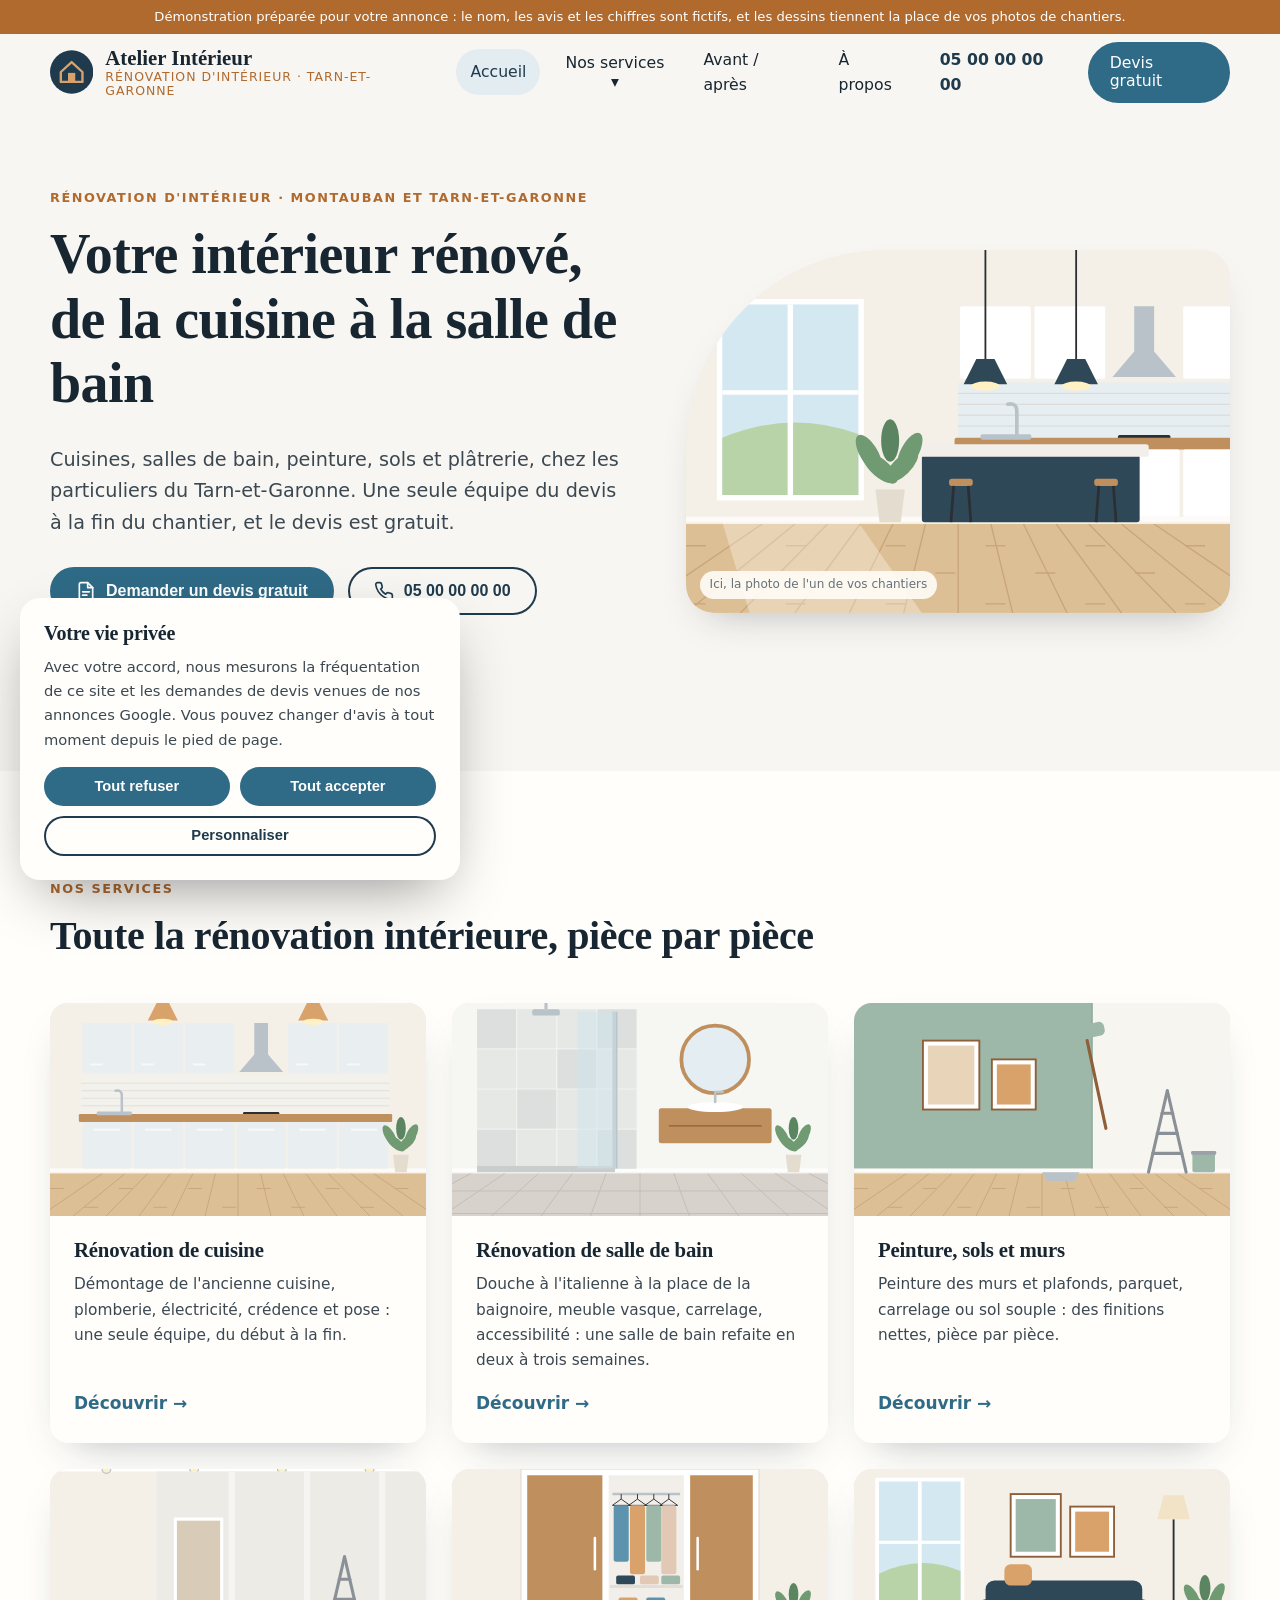
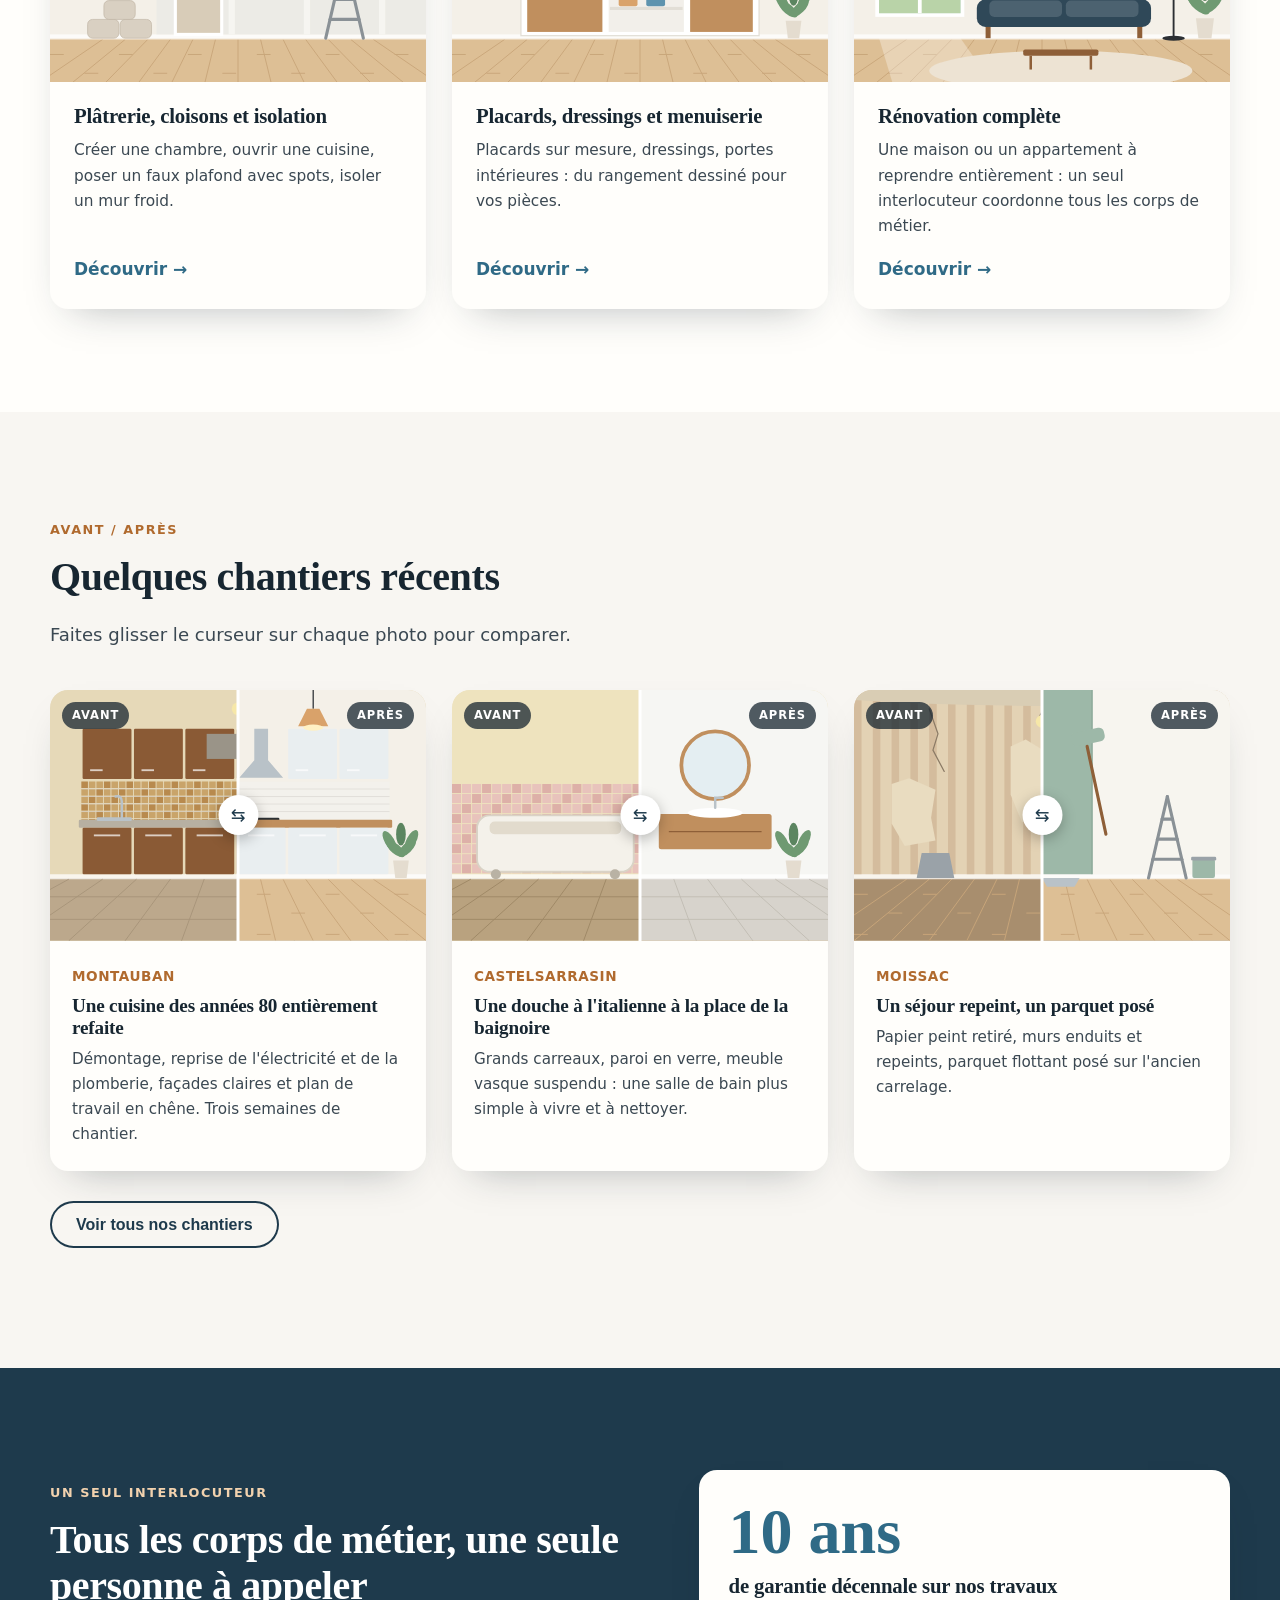
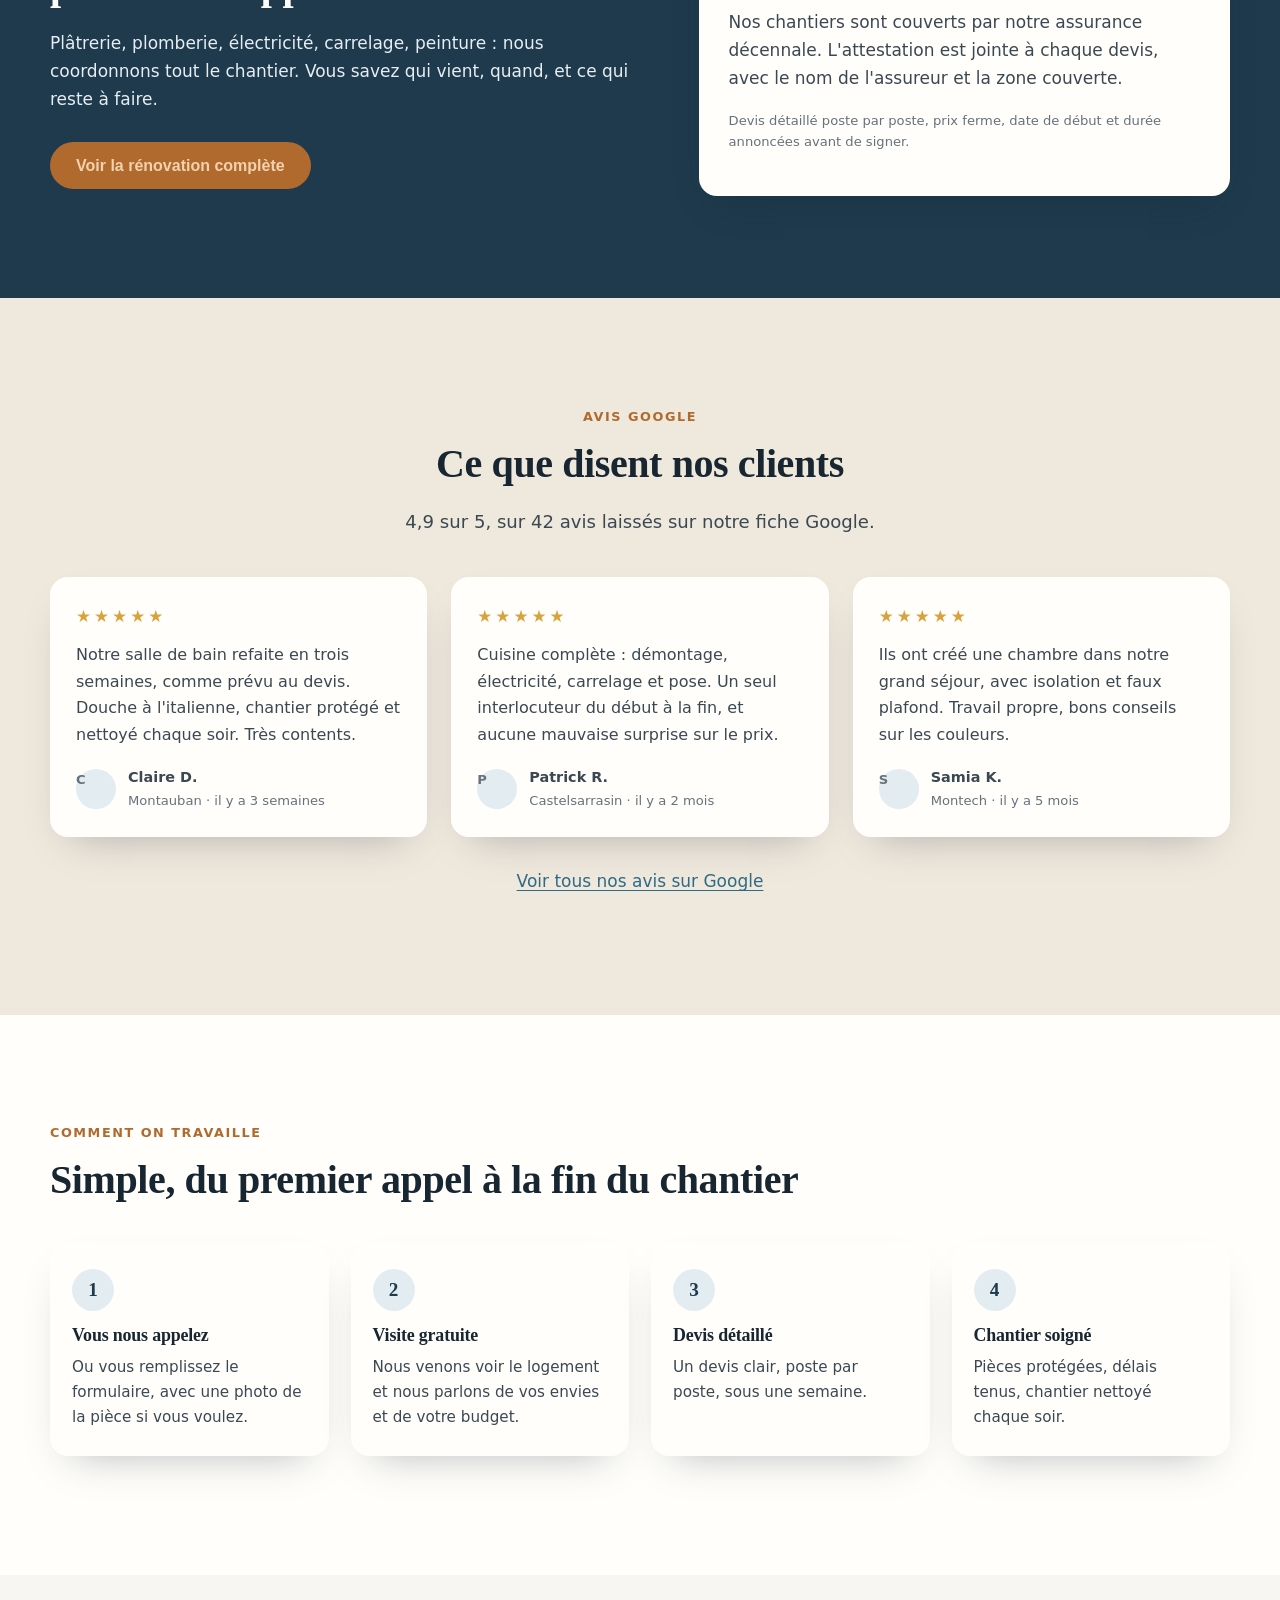
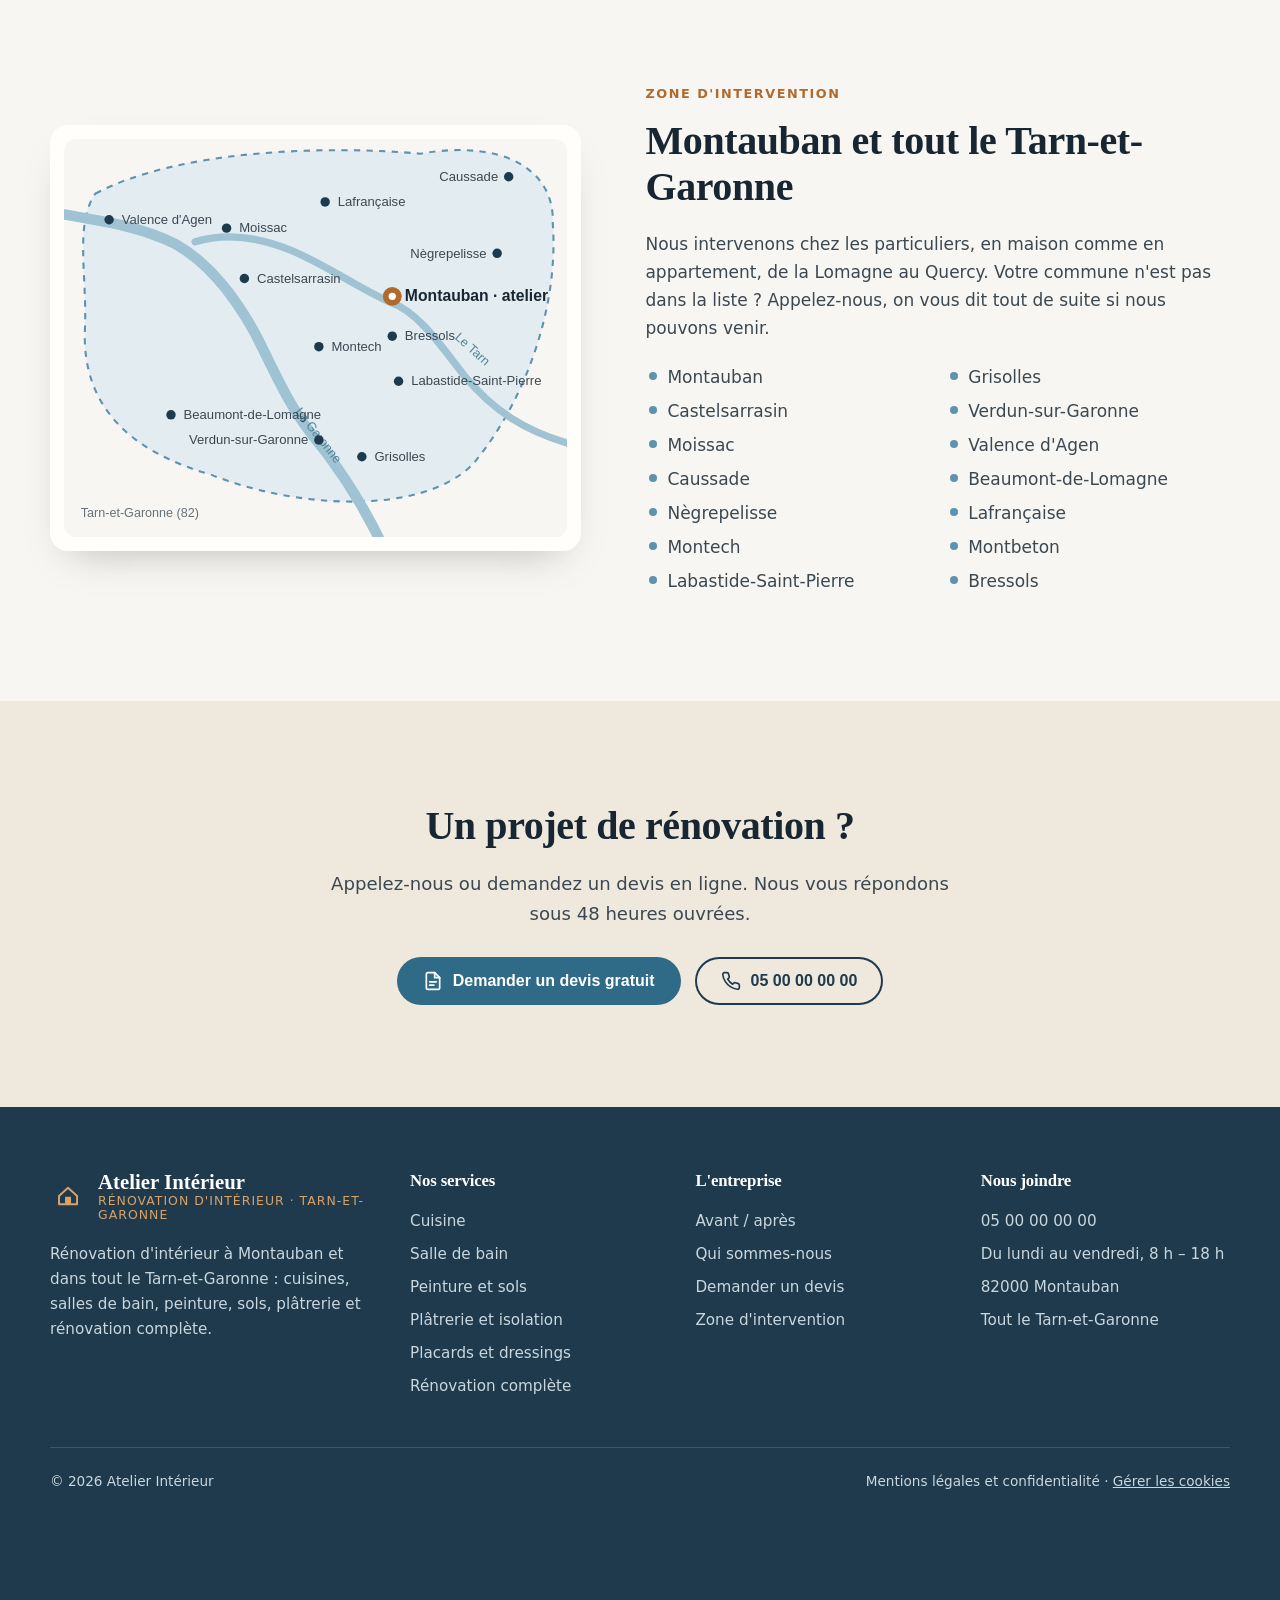
==== index.html @ 53be9179 "Démo rénovation d'intérieur" ====
<!doctype html>
<html lang="fr">
<head>
  <meta charset="utf-8">
  <meta name="viewport" content="width=device-width, initial-scale=1">
  <title>Rénovation d'intérieur à Montauban et dans le Tarn-et-Garonne | Atelier Intérieur</title>
  <meta name="description" content="Rénovation de cuisine, de salle de bain, peinture, sols, plâtrerie et rénovation complète à Montauban et dans tout le Tarn-et-Garonne. Devis gratuit.">
  <!-- Démonstration : hors des moteurs de recherche. Le vrai site sera indexé. -->
  <meta name="robots" content="noindex, nofollow">
  <!-- Vrai site : balise Google Ads chargée après accord cookies ; conversion comptée à l'envoi du formulaire de devis et au clic sur le téléphone. -->
  <meta property="og:type" content="website">
  <meta property="og:locale" content="fr_FR">
  <meta property="og:title" content="Rénovation d'intérieur à Montauban et dans le Tarn-et-Garonne | Atelier Intérieur">
  <meta property="og:description" content="Rénovation de cuisine, de salle de bain, peinture, sols, plâtrerie et rénovation complète à Montauban et dans tout le Tarn-et-Garonne. Devis gratuit.">
  <meta name="theme-color" content="#1E3A4C">
  <link rel="icon" href="data:image/svg+xml,%3Csvg%20xmlns%3D%22http%3A%2F%2Fwww.w3.org%2F2000%2Fsvg%22%20viewBox%3D%220%200%2048%2048%22%20aria-hidden%3D%22true%22%3E%3Ccircle%20cx%3D%2224%22%20cy%3D%2224%22%20r%3D%2224%22%20fill%3D%22%231E3A4C%22%2F%3E%3Cpath%20d%3D%22M12%2024%20L24%2013%20L36%2024%20V35%20H12Z%22%20fill%3D%22none%22%20stroke%3D%22%23D9A26A%22%20stroke-width%3D%222.6%22%20stroke-linejoin%3D%22round%22%2F%3E%3Crect%20x%3D%2220%22%20y%3D%2225%22%20width%3D%228%22%20height%3D%2210%22%20fill%3D%22%23D9A26A%22%2F%3E%3C%2Fsvg%3E">
  <link rel="preload" href="assets/fonts/fraunces.woff2" as="font" type="font/woff2" crossorigin>
  <link rel="stylesheet" href="assets/style.css">
  <script type="application/ld+json">{"@context":"https://schema.org","@type":"HomeAndConstructionBusiness","name":"Atelier Intérieur","description":"Rénovation d'intérieur à Montauban et dans le Tarn-et-Garonne : cuisines, salles de bain, peinture, sols, plâtrerie et rénovation complète.","telephone":"+33500000000","address":{"@type":"PostalAddress","addressLocality":"Montauban","postalCode":"82000","addressRegion":"Tarn-et-Garonne","addressCountry":"FR"},"areaServed":[{"@type":"AdministrativeArea","name":"Tarn-et-Garonne"},{"@type":"City","name":"Montauban"},{"@type":"City","name":"Castelsarrasin"},{"@type":"City","name":"Moissac"},{"@type":"City","name":"Caussade"},{"@type":"City","name":"Nègrepelisse"},{"@type":"City","name":"Montech"},{"@type":"City","name":"Labastide-Saint-Pierre"},{"@type":"City","name":"Grisolles"},{"@type":"City","name":"Verdun-sur-Garonne"},{"@type":"City","name":"Valence d'Agen"},{"@type":"City","name":"Beaumont-de-Lomagne"},{"@type":"City","name":"Lafrançaise"},{"@type":"City","name":"Montbeton"},{"@type":"City","name":"Bressols"}],"openingHours":"Mo-Fr 08:00-18:00","priceRange":"Devis gratuit"}</script>
</head>
<body>
  <div class="bandeau-demo">Démonstration préparée pour votre annonce : le nom, les avis et les chiffres sont fictifs, et les dessins tiennent la place de vos photos de chantiers.</div>
  <header class="entete">
    <div class="conteneur">
      <a class="marque" href="index.html" aria-label="Atelier Intérieur, accueil"><svg viewBox="0 0 48 48" aria-hidden="true"><circle cx="24" cy="24" r="24" fill="#1E3A4C"/><path d="M12 24 L24 13 L36 24 V35 H12Z" fill="none" stroke="#D9A26A" stroke-width="2.6" stroke-linejoin="round"/><rect x="20" y="25" width="8" height="10" fill="#D9A26A"/></svg><span class="marque-nom"><strong>Atelier Intérieur</strong><span>Rénovation d'intérieur · Tarn-et-Garonne</span></span></a>
      <button class="bouton-menu" aria-label="Ouvrir le menu" aria-expanded="false" aria-controls="navigation"><span></span><span></span><span></span></button>
      <nav class="nav" id="navigation" aria-label="Navigation principale">
        <ul>
          <li><a href="index.html" aria-current="page">Accueil</a></li>
          <li class="sous-menu"><button class="ouvrir-sous-menu" aria-expanded="false">Nos services ▾</button>
            <ul>
              <li><a href="cuisine.html">Rénovation de cuisine</a></li>
              <li><a href="salle-de-bain.html">Rénovation de salle de bain</a></li>
              <li><a href="peinture-sols-murs.html">Peinture, sols et murs</a></li>
              <li><a href="platrerie-isolation.html">Plâtrerie, cloisons et isolation</a></li>
              <li><a href="placards-dressing.html">Placards, dressings et menuiserie</a></li>
              <li><a href="renovation-complete.html">Rénovation complète</a></li>
            </ul>
          </li>
          <li><a href="realisations.html">Avant / après</a></li>
          <li><a href="a-propos.html">À propos</a></li>
          <li><a class="tel-entete" href="tel:+33500000000">05 00 00 00 00</a></li>
          <li><a class="bouton" href="contact.html">Devis gratuit</a></li>
        </ul>
      </nav>
    </div>
  </header>
  <main>

    <section class="heros">
      <div class="conteneur">
        <div>
          <span class="surtitre">Rénovation d'intérieur · Montauban et Tarn-et-Garonne</span>
          <h1>Votre intérieur rénové, de la cuisine à la salle de bain</h1>
          <p class="intro">Cuisines, salles de bain, peinture, sols et plâtrerie, chez les particuliers du Tarn-et-Garonne. Une seule équipe du devis à la fin du chantier, et le devis est gratuit.</p>
          <div class="boutons"><a class="bouton" href="contact.html"><svg viewBox="0 0 24 24" fill="none" stroke="currentColor" stroke-width="2" stroke-linecap="round" stroke-linejoin="round" aria-hidden="true"><path d="M14 2H6a2 2 0 0 0-2 2v16a2 2 0 0 0 2 2h12a2 2 0 0 0 2-2V8z"/><path d="M14 2v6h6M8 13h8M8 17h5"/></svg>Demander un devis gratuit</a><a class="bouton bouton-ligne" href="tel:+33500000000"><svg viewBox="0 0 24 24" fill="none" stroke="currentColor" stroke-width="2" stroke-linecap="round" stroke-linejoin="round" aria-hidden="true"><path d="M22 16.9v3a2 2 0 0 1-2.2 2 19.8 19.8 0 0 1-8.6-3.1 19.5 19.5 0 0 1-6-6A19.8 19.8 0 0 1 2.1 4.2 2 2 0 0 1 4.1 2h3a2 2 0 0 1 2 1.7c.1.9.4 1.8.7 2.7a2 2 0 0 1-.5 2.1L8 9.8a16 16 0 0 0 6 6l1.3-1.3a2 2 0 0 1 2.1-.4c.9.3 1.8.6 2.7.7a2 2 0 0 1 1.7 2z"/></svg>05 00 00 00 00</a></div>
          <a class="note-google" href="#avis"><span class="etoiles" aria-hidden="true">★★★★★</span><span><strong>4,9</strong> sur Google · 42 avis</span></a>
        </div>
        <div class="illustration"><svg viewBox="0 0 600 400" role="img" aria-label="Cuisine ouverte lumineuse avec îlot central et suspensions" preserveAspectRatio="xMidYMid slice">
  <rect width="600" height="400" fill="#F4F0E8"/><rect y="300" width="600" height="100" fill="#DDBF95"/><line x1="84" y1="302" x2="-60" y2="400" stroke="#C9A67A" stroke-width="1.5"/><line x1="120" y1="302" x2="0" y2="400" stroke="#C9A67A" stroke-width="1.5"/><line x1="156" y1="302" x2="60" y2="400" stroke="#C9A67A" stroke-width="1.5"/><line x1="192" y1="302" x2="120" y2="400" stroke="#C9A67A" stroke-width="1.5"/><line x1="228" y1="302" x2="180" y2="400" stroke="#C9A67A" stroke-width="1.5"/><line x1="264" y1="302" x2="240" y2="400" stroke="#C9A67A" stroke-width="1.5"/><line x1="300" y1="302" x2="300" y2="400" stroke="#C9A67A" stroke-width="1.5"/><line x1="336" y1="302" x2="360" y2="400" stroke="#C9A67A" stroke-width="1.5"/><line x1="372" y1="302" x2="420" y2="400" stroke="#C9A67A" stroke-width="1.5"/><line x1="408" y1="302" x2="480" y2="400" stroke="#C9A67A" stroke-width="1.5"/><line x1="444" y1="302" x2="540" y2="400" stroke="#C9A67A" stroke-width="1.5"/><line x1="480" y1="302" x2="600" y2="400" stroke="#C9A67A" stroke-width="1.5"/><line x1="516" y1="302" x2="660" y2="400" stroke="#C9A67A" stroke-width="1.5"/><line x1="0" y1="326" x2="22" y2="326" stroke="#C9A67A" stroke-width="1.5"/><line x1="110" y1="326" x2="132" y2="326" stroke="#C9A67A" stroke-width="1.5"/><line x1="220" y1="326" x2="242" y2="326" stroke="#C9A67A" stroke-width="1.5"/><line x1="330" y1="326" x2="352" y2="326" stroke="#C9A67A" stroke-width="1.5"/><line x1="440" y1="326" x2="462" y2="326" stroke="#C9A67A" stroke-width="1.5"/><line x1="550" y1="326" x2="572" y2="326" stroke="#C9A67A" stroke-width="1.5"/><line x1="55" y1="356" x2="77" y2="356" stroke="#C9A67A" stroke-width="1.5"/><line x1="165" y1="356" x2="187" y2="356" stroke="#C9A67A" stroke-width="1.5"/><line x1="275" y1="356" x2="297" y2="356" stroke="#C9A67A" stroke-width="1.5"/><line x1="385" y1="356" x2="407" y2="356" stroke="#C9A67A" stroke-width="1.5"/><line x1="495" y1="356" x2="517" y2="356" stroke="#C9A67A" stroke-width="1.5"/><line x1="605" y1="356" x2="627" y2="356" stroke="#C9A67A" stroke-width="1.5"/><line x1="0" y1="390" x2="22" y2="390" stroke="#C9A67A" stroke-width="1.5"/><line x1="110" y1="390" x2="132" y2="390" stroke="#C9A67A" stroke-width="1.5"/><line x1="220" y1="390" x2="242" y2="390" stroke="#C9A67A" stroke-width="1.5"/><line x1="330" y1="390" x2="352" y2="390" stroke="#C9A67A" stroke-width="1.5"/><line x1="440" y1="390" x2="462" y2="390" stroke="#C9A67A" stroke-width="1.5"/><line x1="550" y1="390" x2="572" y2="390" stroke="#C9A67A" stroke-width="1.5"/>
  <rect y="294" width="600" height="8" fill="#FFFFFF" opacity=".75"/>
  <path d="M40 300 L190 300 L260 400 L70 400Z" fill="#FFFFFF" opacity=".3"/><rect x="34" y="54" width="162" height="222" fill="#FFFFFF"/><rect x="40" y="60" width="150" height="210" fill="#D3E8F1"/><path d="M40 207 Q115 175.5 190 202.8 V270 H40Z" fill="#B9D3A8"/><rect x="112" y="60" width="6" height="210" fill="#FFFFFF"/><rect x="40" y="154.5" width="150" height="5" fill="#FFFFFF"/><rect x="300" y="146" width="328" height="62" fill="#E7EEF1"/><line x1="300" y1="158" x2="628" y2="158" stroke="#D8D6D0"/><line x1="300" y1="170" x2="628" y2="170" stroke="#D8D6D0"/><line x1="300" y1="182" x2="628" y2="182" stroke="#D8D6D0"/><line x1="300" y1="194" x2="628" y2="194" stroke="#D8D6D0"/><rect x="302" y="62" width="78" height="80" rx="2" fill="#FFFFFF"/><line x1="314" y1="128" x2="334" y2="128" stroke="#FFFFFF" stroke-width="3" opacity=".7"/><rect x="384" y="62" width="78" height="80" rx="2" fill="#FFFFFF"/><line x1="396" y1="128" x2="416" y2="128" stroke="#FFFFFF" stroke-width="3" opacity=".7"/><rect x="548" y="62" width="78" height="80" rx="2" fill="#FFFFFF"/><line x1="560" y1="128" x2="580" y2="128" stroke="#FFFFFF" stroke-width="3" opacity=".7"/><path d="M494 62 H516 V112 L540 140 H470 L494 112Z" fill="#B9C2C8"/><rect x="476" y="204" width="58" height="5" rx="2" fill="#2B2F33"/><rect x="296" y="207" width="336" height="13" rx="2" fill="#C08F5E"/><rect x="302" y="220" width="78" height="74" rx="2" fill="#FFFFFF"/><line x1="320" y1="232" x2="362" y2="232" stroke="#FFFFFF" stroke-width="3" opacity=".7"/><rect x="384" y="220" width="78" height="74" rx="2" fill="#FFFFFF"/><line x1="402" y1="232" x2="444" y2="232" stroke="#FFFFFF" stroke-width="3" opacity=".7"/><rect x="466" y="220" width="78" height="74" rx="2" fill="#FFFFFF"/><line x1="484" y1="232" x2="526" y2="232" stroke="#FFFFFF" stroke-width="3" opacity=".7"/><rect x="548" y="220" width="78" height="74" rx="2" fill="#FFFFFF"/><line x1="566" y1="232" x2="608" y2="232" stroke="#FFFFFF" stroke-width="3" opacity=".7"/><rect x="324.6" y="203" width="56" height="6" rx="2" fill="#B9C2C8"/><path d="M364.6 203 V178 Q364.6 168 354.6 170" fill="none" stroke="#B9C2C8" stroke-width="4" stroke-linecap="round"/><rect x="260" y="226" width="240" height="74" rx="3" fill="#2F4858"/><rect x="250" y="214" width="260" height="14" rx="3" fill="#F2EFEA"/><rect x="290" y="252" width="26" height="8" rx="3" fill="#C08F5E"/><line x1="295" y1="260" x2="292" y2="300" stroke="#2B2F33" stroke-width="3"/><line x1="311" y1="260" x2="314" y2="300" stroke="#2B2F33" stroke-width="3"/><rect x="450" y="252" width="26" height="8" rx="3" fill="#C08F5E"/><line x1="455" y1="260" x2="452" y2="300" stroke="#2B2F33" stroke-width="3"/><line x1="471" y1="260" x2="474" y2="300" stroke="#2B2F33" stroke-width="3"/><line x1="330" y1="0" x2="330" y2="120" stroke="#2B2F33" stroke-width="2"/><path d="M306 148 L354 148 L340 120 L320 120Z" fill="#2F4858"/><ellipse cx="330" cy="150" rx="16" ry="5" fill="#FFF1C4"/><line x1="430" y1="0" x2="430" y2="120" stroke="#2B2F33" stroke-width="2"/><path d="M406 148 L454 148 L440 120 L420 120Z" fill="#2F4858"/><ellipse cx="430" cy="150" rx="16" ry="5" fill="#FFF1C4"/><path d="M208.8 264 L241.2 264 L236.7 300 L213.3 300Z" fill="#E4DCCF"/><ellipse cx="201.6" cy="224.39999999999998" rx="9.9" ry="23.400000000000002" fill="#6F9A72" transform="rotate(-30 201.6 224.39999999999998)"/><ellipse cx="225" cy="210" rx="9.9" ry="23.400000000000002" fill="#5B8560" transform="rotate(0 225 210)"/><ellipse cx="246.6" cy="222.6" rx="9.9" ry="23.400000000000002" fill="#6F9A72" transform="rotate(28 246.6 222.6)"/><ellipse cx="214.2" cy="240.6" rx="9.9" ry="23.400000000000002" fill="#6F9A72" transform="rotate(-50 214.2 240.6)"/><ellipse cx="237.6" cy="238.8" rx="9.9" ry="23.400000000000002" fill="#6F9A72" transform="rotate(46 237.6 238.8)"/></svg><span class="legende-photo">Ici, la photo de l'un de vos chantiers</span></div>
      </div>
    </section>
    <section class="fond-blanc" id="services">
      <div class="conteneur">
        <span class="surtitre">Nos services</span>
        <h2>Toute la rénovation intérieure, pièce par pièce</h2>
        <div class="grille-services">
          <a class="carte-service" href="cuisine.html"><div class="illustration" style="border-radius:0;box-shadow:none"><svg viewBox="0 30 600 340" role="img" aria-label="Cuisine rénovée : façades claires, plan de travail en bois, crédence" preserveAspectRatio="xMidYMid slice">
  <rect width="600" height="400" fill="#F4F0E8"/><rect y="300" width="600" height="100" fill="#DDBF95"/><line x1="84" y1="302" x2="-60" y2="400" stroke="#C9A67A" stroke-width="1.5"/><line x1="120" y1="302" x2="0" y2="400" stroke="#C9A67A" stroke-width="1.5"/><line x1="156" y1="302" x2="60" y2="400" stroke="#C9A67A" stroke-width="1.5"/><line x1="192" y1="302" x2="120" y2="400" stroke="#C9A67A" stroke-width="1.5"/><line x1="228" y1="302" x2="180" y2="400" stroke="#C9A67A" stroke-width="1.5"/><line x1="264" y1="302" x2="240" y2="400" stroke="#C9A67A" stroke-width="1.5"/><line x1="300" y1="302" x2="300" y2="400" stroke="#C9A67A" stroke-width="1.5"/><line x1="336" y1="302" x2="360" y2="400" stroke="#C9A67A" stroke-width="1.5"/><line x1="372" y1="302" x2="420" y2="400" stroke="#C9A67A" stroke-width="1.5"/><line x1="408" y1="302" x2="480" y2="400" stroke="#C9A67A" stroke-width="1.5"/><line x1="444" y1="302" x2="540" y2="400" stroke="#C9A67A" stroke-width="1.5"/><line x1="480" y1="302" x2="600" y2="400" stroke="#C9A67A" stroke-width="1.5"/><line x1="516" y1="302" x2="660" y2="400" stroke="#C9A67A" stroke-width="1.5"/><line x1="0" y1="326" x2="22" y2="326" stroke="#C9A67A" stroke-width="1.5"/><line x1="110" y1="326" x2="132" y2="326" stroke="#C9A67A" stroke-width="1.5"/><line x1="220" y1="326" x2="242" y2="326" stroke="#C9A67A" stroke-width="1.5"/><line x1="330" y1="326" x2="352" y2="326" stroke="#C9A67A" stroke-width="1.5"/><line x1="440" y1="326" x2="462" y2="326" stroke="#C9A67A" stroke-width="1.5"/><line x1="550" y1="326" x2="572" y2="326" stroke="#C9A67A" stroke-width="1.5"/><line x1="55" y1="356" x2="77" y2="356" stroke="#C9A67A" stroke-width="1.5"/><line x1="165" y1="356" x2="187" y2="356" stroke="#C9A67A" stroke-width="1.5"/><line x1="275" y1="356" x2="297" y2="356" stroke="#C9A67A" stroke-width="1.5"/><line x1="385" y1="356" x2="407" y2="356" stroke="#C9A67A" stroke-width="1.5"/><line x1="495" y1="356" x2="517" y2="356" stroke="#C9A67A" stroke-width="1.5"/><line x1="605" y1="356" x2="627" y2="356" stroke="#C9A67A" stroke-width="1.5"/><line x1="0" y1="390" x2="22" y2="390" stroke="#C9A67A" stroke-width="1.5"/><line x1="110" y1="390" x2="132" y2="390" stroke="#C9A67A" stroke-width="1.5"/><line x1="220" y1="390" x2="242" y2="390" stroke="#C9A67A" stroke-width="1.5"/><line x1="330" y1="390" x2="352" y2="390" stroke="#C9A67A" stroke-width="1.5"/><line x1="440" y1="390" x2="462" y2="390" stroke="#C9A67A" stroke-width="1.5"/><line x1="550" y1="390" x2="572" y2="390" stroke="#C9A67A" stroke-width="1.5"/>
  <rect y="294" width="600" height="8" fill="#FFFFFF" opacity=".75"/>
  <rect x="50" y="146" width="492" height="62" fill="#F3F1EC"/><line x1="50" y1="158" x2="542" y2="158" stroke="#D8D6D0"/><line x1="50" y1="170" x2="542" y2="170" stroke="#D8D6D0"/><line x1="50" y1="182" x2="542" y2="182" stroke="#D8D6D0"/><line x1="50" y1="194" x2="542" y2="194" stroke="#D8D6D0"/><rect x="52" y="62" width="78" height="80" rx="2" fill="#E9EEF0"/><line x1="64" y1="128" x2="84" y2="128" stroke="#FFFFFF" stroke-width="3" opacity=".7"/><rect x="134" y="62" width="78" height="80" rx="2" fill="#E9EEF0"/><line x1="146" y1="128" x2="166" y2="128" stroke="#FFFFFF" stroke-width="3" opacity=".7"/><rect x="216" y="62" width="78" height="80" rx="2" fill="#E9EEF0"/><line x1="228" y1="128" x2="248" y2="128" stroke="#FFFFFF" stroke-width="3" opacity=".7"/><rect x="380" y="62" width="78" height="80" rx="2" fill="#E9EEF0"/><line x1="392" y1="128" x2="412" y2="128" stroke="#FFFFFF" stroke-width="3" opacity=".7"/><rect x="462" y="62" width="78" height="80" rx="2" fill="#E9EEF0"/><line x1="474" y1="128" x2="494" y2="128" stroke="#FFFFFF" stroke-width="3" opacity=".7"/><path d="M326 62 H348 V112 L372 140 H302 L326 112Z" fill="#B9C2C8"/><rect x="308" y="204" width="58" height="5" rx="2" fill="#2B2F33"/><rect x="46" y="207" width="500" height="13" rx="2" fill="#C08F5E"/><rect x="52" y="220" width="78" height="74" rx="2" fill="#E9EEF0"/><line x1="70" y1="232" x2="112" y2="232" stroke="#FFFFFF" stroke-width="3" opacity=".7"/><rect x="134" y="220" width="78" height="74" rx="2" fill="#E9EEF0"/><line x1="152" y1="232" x2="194" y2="232" stroke="#FFFFFF" stroke-width="3" opacity=".7"/><rect x="216" y="220" width="78" height="74" rx="2" fill="#E9EEF0"/><line x1="234" y1="232" x2="276" y2="232" stroke="#FFFFFF" stroke-width="3" opacity=".7"/><rect x="298" y="220" width="78" height="74" rx="2" fill="#E9EEF0"/><line x1="316" y1="232" x2="358" y2="232" stroke="#FFFFFF" stroke-width="3" opacity=".7"/><rect x="380" y="220" width="78" height="74" rx="2" fill="#E9EEF0"/><line x1="398" y1="232" x2="440" y2="232" stroke="#FFFFFF" stroke-width="3" opacity=".7"/><rect x="462" y="220" width="78" height="74" rx="2" fill="#E9EEF0"/><line x1="480" y1="232" x2="522" y2="232" stroke="#FFFFFF" stroke-width="3" opacity=".7"/><rect x="74.6" y="203" width="56" height="6" rx="2" fill="#B9C2C8"/><path d="M114.6 203 V178 Q114.6 168 104.6 170" fill="none" stroke="#B9C2C8" stroke-width="4" stroke-linecap="round"/><line x1="180" y1="0" x2="180" y2="30" stroke="#2B2F33" stroke-width="2"/><path d="M156 58 L204 58 L190 30 L170 30Z" fill="#D9A26A"/><ellipse cx="180" cy="60" rx="16" ry="5" fill="#FFF1C4"/><line x1="420" y1="0" x2="420" y2="30" stroke="#2B2F33" stroke-width="2"/><path d="M396 58 L444 58 L430 30 L410 30Z" fill="#D9A26A"/><ellipse cx="420" cy="60" rx="16" ry="5" fill="#FFF1C4"/><path d="M547.4 272 L572.6 272 L569.1 300 L550.9 300Z" fill="#E4DCCF"/><ellipse cx="541.8" cy="241.2" rx="7.699999999999999" ry="18.2" fill="#6F9A72" transform="rotate(-30 541.8 241.2)"/><ellipse cx="560" cy="230" rx="7.699999999999999" ry="18.2" fill="#5B8560" transform="rotate(0 560 230)"/><ellipse cx="576.8" cy="239.8" rx="7.699999999999999" ry="18.2" fill="#6F9A72" transform="rotate(28 576.8 239.8)"/><ellipse cx="551.6" cy="253.8" rx="7.699999999999999" ry="18.2" fill="#6F9A72" transform="rotate(-50 551.6 253.8)"/><ellipse cx="569.8" cy="252.4" rx="7.699999999999999" ry="18.2" fill="#6F9A72" transform="rotate(46 569.8 252.4)"/></svg></div><div class="corps"><h3>Rénovation de cuisine</h3><p>Démontage de l'ancienne cuisine, plomberie, électricité, crédence et pose : une seule équipe, du début à la fin.</p><span class="suite">Découvrir →</span></div></a>
          <a class="carte-service" href="salle-de-bain.html"><div class="illustration" style="border-radius:0;box-shadow:none"><svg viewBox="0 30 600 340" role="img" aria-label="Salle de bain rénovée : douche à l'italienne, meuble vasque en bois, miroir rond" preserveAspectRatio="xMidYMid slice">
  <rect width="600" height="400" fill="#F6F6F3"/><rect y="300" width="600" height="100" fill="#D7D3CC"/>
  <rect y="294" width="600" height="8" fill="#FFFFFF" opacity=".75"/>
  <rect x="40" y="40" width="62.5" height="62.5" fill="#DCDFDD"/><rect x="104" y="40" width="62.5" height="62.5" fill="#E6E8E6"/><rect x="168" y="40" width="62.5" height="62.5" fill="#E6E8E6"/><rect x="232" y="40" width="62.5" height="62.5" fill="#DCDFDD"/><rect x="40" y="104" width="62.5" height="62.5" fill="#E6E8E6"/><rect x="104" y="104" width="62.5" height="62.5" fill="#E6E8E6"/><rect x="168" y="104" width="62.5" height="62.5" fill="#DCDFDD"/><rect x="232" y="104" width="62.5" height="62.5" fill="#E6E8E6"/><rect x="40" y="168" width="62.5" height="62.5" fill="#E6E8E6"/><rect x="104" y="168" width="62.5" height="62.5" fill="#DCDFDD"/><rect x="168" y="168" width="62.5" height="62.5" fill="#E6E8E6"/><rect x="232" y="168" width="62.5" height="62.5" fill="#E6E8E6"/><rect x="40" y="232" width="62.5" height="62.5" fill="#DCDFDD"/><rect x="104" y="232" width="62.5" height="62.5" fill="#E6E8E6"/><rect x="168" y="232" width="62.5" height="62.5" fill="#E6E8E6"/><rect x="232" y="232" width="62.5" height="62.5" fill="#DCDFDD"/><rect x="40" y="290" width="220" height="10" fill="#C9CDCB"/><rect x="128" y="40" width="44" height="10" rx="3" fill="#B9C2C8"/><line x1="150" y1="0" x2="150" y2="40" stroke="#B9C2C8" stroke-width="5"/><rect x="256" y="44" width="8" height="250" fill="#B9C2C8"/><rect x="200" y="44" width="62" height="250" fill="#CFE5EE" opacity=".5"/><circle cx="420" cy="120" r="54" fill="#E4EEF2" stroke="#C08F5E" stroke-width="6"/><rect x="330" y="198" width="180" height="56" rx="4" fill="#C08F5E"/><line x1="346" y1="226" x2="494" y2="226" stroke="#8E5F38" stroke-width="2"/><ellipse cx="420" cy="196" rx="44" ry="8" fill="#FFFFFF"/><path d="M420 188 V172 h12" fill="none" stroke="#B9C2C8" stroke-width="4" stroke-linecap="round"/><path d="M532.4 272 L557.6 272 L554.1 300 L535.9 300Z" fill="#E4DCCF"/><ellipse cx="526.8" cy="241.2" rx="7.699999999999999" ry="18.2" fill="#6F9A72" transform="rotate(-30 526.8 241.2)"/><ellipse cx="545" cy="230" rx="7.699999999999999" ry="18.2" fill="#5B8560" transform="rotate(0 545 230)"/><ellipse cx="561.8" cy="239.8" rx="7.699999999999999" ry="18.2" fill="#6F9A72" transform="rotate(28 561.8 239.8)"/><ellipse cx="536.6" cy="253.8" rx="7.699999999999999" ry="18.2" fill="#6F9A72" transform="rotate(-50 536.6 253.8)"/><ellipse cx="554.8" cy="252.4" rx="7.699999999999999" ry="18.2" fill="#6F9A72" transform="rotate(46 554.8 252.4)"/><g stroke="#C2BDB4" stroke-width="1.5"><line x1="30" y1="302" x2="-150" y2="400"/><line x1="84" y1="302" x2="-60" y2="400"/><line x1="138" y1="302" x2="30" y2="400"/><line x1="192" y1="302" x2="120" y2="400"/><line x1="246" y1="302" x2="210" y2="400"/><line x1="300" y1="302" x2="300" y2="400"/><line x1="354" y1="302" x2="390" y2="400"/><line x1="408" y1="302" x2="480" y2="400"/><line x1="462" y1="302" x2="570" y2="400"/><line x1="516" y1="302" x2="660" y2="400"/><line x1="570" y1="302" x2="750" y2="400"/><line x1="0" y1="330" x2="600" y2="330"/><line x1="0" y1="366" x2="600" y2="366"/></g></svg></div><div class="corps"><h3>Rénovation de salle de bain</h3><p>Douche à l'italienne à la place de la baignoire, meuble vasque, carrelage, accessibilité : une salle de bain refaite en deux à trois semaines.</p><span class="suite">Découvrir →</span></div></a>
          <a class="carte-service" href="peinture-sols-murs.html"><div class="illustration" style="border-radius:0;box-shadow:none"><svg viewBox="0 30 600 340" role="img" aria-label="Séjour repeint en vert sauge, parquet clair et peinture en cours" preserveAspectRatio="xMidYMid slice">
  <rect width="600" height="400" fill="#F4F0E8"/><rect y="300" width="600" height="100" fill="#DDBF95"/><line x1="84" y1="302" x2="-60" y2="400" stroke="#C9A67A" stroke-width="1.5"/><line x1="120" y1="302" x2="0" y2="400" stroke="#C9A67A" stroke-width="1.5"/><line x1="156" y1="302" x2="60" y2="400" stroke="#C9A67A" stroke-width="1.5"/><line x1="192" y1="302" x2="120" y2="400" stroke="#C9A67A" stroke-width="1.5"/><line x1="228" y1="302" x2="180" y2="400" stroke="#C9A67A" stroke-width="1.5"/><line x1="264" y1="302" x2="240" y2="400" stroke="#C9A67A" stroke-width="1.5"/><line x1="300" y1="302" x2="300" y2="400" stroke="#C9A67A" stroke-width="1.5"/><line x1="336" y1="302" x2="360" y2="400" stroke="#C9A67A" stroke-width="1.5"/><line x1="372" y1="302" x2="420" y2="400" stroke="#C9A67A" stroke-width="1.5"/><line x1="408" y1="302" x2="480" y2="400" stroke="#C9A67A" stroke-width="1.5"/><line x1="444" y1="302" x2="540" y2="400" stroke="#C9A67A" stroke-width="1.5"/><line x1="480" y1="302" x2="600" y2="400" stroke="#C9A67A" stroke-width="1.5"/><line x1="516" y1="302" x2="660" y2="400" stroke="#C9A67A" stroke-width="1.5"/><line x1="0" y1="326" x2="22" y2="326" stroke="#C9A67A" stroke-width="1.5"/><line x1="110" y1="326" x2="132" y2="326" stroke="#C9A67A" stroke-width="1.5"/><line x1="220" y1="326" x2="242" y2="326" stroke="#C9A67A" stroke-width="1.5"/><line x1="330" y1="326" x2="352" y2="326" stroke="#C9A67A" stroke-width="1.5"/><line x1="440" y1="326" x2="462" y2="326" stroke="#C9A67A" stroke-width="1.5"/><line x1="550" y1="326" x2="572" y2="326" stroke="#C9A67A" stroke-width="1.5"/><line x1="55" y1="356" x2="77" y2="356" stroke="#C9A67A" stroke-width="1.5"/><line x1="165" y1="356" x2="187" y2="356" stroke="#C9A67A" stroke-width="1.5"/><line x1="275" y1="356" x2="297" y2="356" stroke="#C9A67A" stroke-width="1.5"/><line x1="385" y1="356" x2="407" y2="356" stroke="#C9A67A" stroke-width="1.5"/><line x1="495" y1="356" x2="517" y2="356" stroke="#C9A67A" stroke-width="1.5"/><line x1="605" y1="356" x2="627" y2="356" stroke="#C9A67A" stroke-width="1.5"/><line x1="0" y1="390" x2="22" y2="390" stroke="#C9A67A" stroke-width="1.5"/><line x1="110" y1="390" x2="132" y2="390" stroke="#C9A67A" stroke-width="1.5"/><line x1="220" y1="390" x2="242" y2="390" stroke="#C9A67A" stroke-width="1.5"/><line x1="330" y1="390" x2="352" y2="390" stroke="#C9A67A" stroke-width="1.5"/><line x1="440" y1="390" x2="462" y2="390" stroke="#C9A67A" stroke-width="1.5"/><line x1="550" y1="390" x2="572" y2="390" stroke="#C9A67A" stroke-width="1.5"/>
  <rect y="294" width="600" height="8" fill="#FFFFFF" opacity=".75"/>
  <rect width="380" height="294" fill="#9DB8A8"/><rect x="380" width="220" height="294" fill="#F7F5EF"/><path d="M380 0 V294" stroke="#86A595" stroke-width="2"/><rect x="110" y="90" width="90" height="110" fill="#FFFFFF" stroke="#8E5F38" stroke-width="3"/><rect x="118" y="98" width="74" height="94" fill="#E8D4B8"/><rect x="220" y="120" width="70" height="80" fill="#FFFFFF" stroke="#8E5F38" stroke-width="3"/><rect x="228" y="128" width="54" height="64" fill="#D9A26A"/><g stroke="#8A9196" stroke-width="5" stroke-linecap="round"><line x1="470" y1="300" x2="500" y2="170"/><line x1="530" y1="300" x2="500" y2="170"/><line x1="476.9" y1="270" x2="523.1" y2="270"/><line x1="484.26" y1="238" x2="515.74" y2="238"/><line x1="491.62" y1="206" x2="508.38" y2="206"/></g><line x1="402" y1="230" x2="372" y2="90" stroke="#8E5F38" stroke-width="5" stroke-linecap="round"/><rect x="346" y="64" width="54" height="22" rx="8" fill="#9DB8A8" transform="rotate(-12 373 75)"/><path d="M300 300 l60 0 l-8 14 l-44 0Z" fill="#B9C2C8"/><rect x="540" y="270" width="36" height="30" rx="3" fill="#9DB8A8"/><rect x="538" y="266" width="40" height="6" rx="2" fill="#9AA2A8"/></svg></div><div class="corps"><h3>Peinture, sols et murs</h3><p>Peinture des murs et plafonds, parquet, carrelage ou sol souple : des finitions nettes, pièce par pièce.</p><span class="suite">Découvrir →</span></div></a>
          <a class="carte-service" href="platrerie-isolation.html"><div class="illustration" style="border-radius:0;box-shadow:none"><svg viewBox="0 30 600 340" role="img" aria-label="Nouvelle cloison et faux plafond avec spots encastrés" preserveAspectRatio="xMidYMid slice">
  <rect width="600" height="400" fill="#F4F0E8"/><rect y="300" width="600" height="100" fill="#DDBF95"/><line x1="84" y1="302" x2="-60" y2="400" stroke="#C9A67A" stroke-width="1.5"/><line x1="120" y1="302" x2="0" y2="400" stroke="#C9A67A" stroke-width="1.5"/><line x1="156" y1="302" x2="60" y2="400" stroke="#C9A67A" stroke-width="1.5"/><line x1="192" y1="302" x2="120" y2="400" stroke="#C9A67A" stroke-width="1.5"/><line x1="228" y1="302" x2="180" y2="400" stroke="#C9A67A" stroke-width="1.5"/><line x1="264" y1="302" x2="240" y2="400" stroke="#C9A67A" stroke-width="1.5"/><line x1="300" y1="302" x2="300" y2="400" stroke="#C9A67A" stroke-width="1.5"/><line x1="336" y1="302" x2="360" y2="400" stroke="#C9A67A" stroke-width="1.5"/><line x1="372" y1="302" x2="420" y2="400" stroke="#C9A67A" stroke-width="1.5"/><line x1="408" y1="302" x2="480" y2="400" stroke="#C9A67A" stroke-width="1.5"/><line x1="444" y1="302" x2="540" y2="400" stroke="#C9A67A" stroke-width="1.5"/><line x1="480" y1="302" x2="600" y2="400" stroke="#C9A67A" stroke-width="1.5"/><line x1="516" y1="302" x2="660" y2="400" stroke="#C9A67A" stroke-width="1.5"/><line x1="0" y1="326" x2="22" y2="326" stroke="#C9A67A" stroke-width="1.5"/><line x1="110" y1="326" x2="132" y2="326" stroke="#C9A67A" stroke-width="1.5"/><line x1="220" y1="326" x2="242" y2="326" stroke="#C9A67A" stroke-width="1.5"/><line x1="330" y1="326" x2="352" y2="326" stroke="#C9A67A" stroke-width="1.5"/><line x1="440" y1="326" x2="462" y2="326" stroke="#C9A67A" stroke-width="1.5"/><line x1="550" y1="326" x2="572" y2="326" stroke="#C9A67A" stroke-width="1.5"/><line x1="55" y1="356" x2="77" y2="356" stroke="#C9A67A" stroke-width="1.5"/><line x1="165" y1="356" x2="187" y2="356" stroke="#C9A67A" stroke-width="1.5"/><line x1="275" y1="356" x2="297" y2="356" stroke="#C9A67A" stroke-width="1.5"/><line x1="385" y1="356" x2="407" y2="356" stroke="#C9A67A" stroke-width="1.5"/><line x1="495" y1="356" x2="517" y2="356" stroke="#C9A67A" stroke-width="1.5"/><line x1="605" y1="356" x2="627" y2="356" stroke="#C9A67A" stroke-width="1.5"/><line x1="0" y1="390" x2="22" y2="390" stroke="#C9A67A" stroke-width="1.5"/><line x1="110" y1="390" x2="132" y2="390" stroke="#C9A67A" stroke-width="1.5"/><line x1="220" y1="390" x2="242" y2="390" stroke="#C9A67A" stroke-width="1.5"/><line x1="330" y1="390" x2="352" y2="390" stroke="#C9A67A" stroke-width="1.5"/><line x1="440" y1="390" x2="462" y2="390" stroke="#C9A67A" stroke-width="1.5"/><line x1="550" y1="390" x2="572" y2="390" stroke="#C9A67A" stroke-width="1.5"/>
  <rect y="294" width="600" height="8" fill="#FFFFFF" opacity=".75"/>
  <rect x="0" y="0" width="600" height="34" fill="#FFFFFF"/><circle cx="90" cy="30" r="7" fill="#FFF1C4" stroke="#B9C2C8" stroke-width="2"/><circle cx="230" cy="30" r="7" fill="#FFF1C4" stroke="#B9C2C8" stroke-width="2"/><circle cx="370" cy="30" r="7" fill="#FFF1C4" stroke="#B9C2C8" stroke-width="2"/><circle cx="510" cy="30" r="7" fill="#FFF1C4" stroke="#B9C2C8" stroke-width="2"/><rect x="170" y="34" width="430" height="260" fill="#ECEBE6"/><rect x="285" y="34" width="10" height="260" fill="#F6F5F1"/><rect x="405" y="34" width="10" height="260" fill="#F6F5F1"/><rect x="525" y="34" width="10" height="260" fill="#F6F5F1"/><rect x="200" y="110" width="74" height="184" fill="#D8CCB8"/><rect x="200" y="110" width="74" height="184" fill="none" stroke="#FFFFFF" stroke-width="5"/><g stroke="#8A9196" stroke-width="5" stroke-linecap="round"><line x1="440" y1="300" x2="470" y2="170"/><line x1="500" y1="300" x2="470" y2="170"/><line x1="446.9" y1="270" x2="493.1" y2="270"/><line x1="454.26" y1="238" x2="485.74" y2="238"/><line x1="461.62" y1="206" x2="478.38" y2="206"/></g><rect x="60" y="270" width="50" height="30" rx="8" fill="#D9D0C2" stroke="#BDB2A2"/><rect x="112" y="270" width="50" height="30" rx="8" fill="#D9D0C2" stroke="#BDB2A2"/><rect x="86" y="240" width="50" height="30" rx="8" fill="#D9D0C2" stroke="#BDB2A2"/></svg></div><div class="corps"><h3>Plâtrerie, cloisons et isolation</h3><p>Créer une chambre, ouvrir une cuisine, poser un faux plafond avec spots, isoler un mur froid.</p><span class="suite">Découvrir →</span></div></a>
          <a class="carte-service" href="placards-dressing.html"><div class="illustration" style="border-radius:0;box-shadow:none"><svg viewBox="0 30 600 340" role="img" aria-label="Dressing sur mesure : portes en bois, penderie et étagères" preserveAspectRatio="xMidYMid slice">
  <rect width="600" height="400" fill="#F4F0E8"/><rect y="300" width="600" height="100" fill="#DDBF95"/><line x1="84" y1="302" x2="-60" y2="400" stroke="#C9A67A" stroke-width="1.5"/><line x1="120" y1="302" x2="0" y2="400" stroke="#C9A67A" stroke-width="1.5"/><line x1="156" y1="302" x2="60" y2="400" stroke="#C9A67A" stroke-width="1.5"/><line x1="192" y1="302" x2="120" y2="400" stroke="#C9A67A" stroke-width="1.5"/><line x1="228" y1="302" x2="180" y2="400" stroke="#C9A67A" stroke-width="1.5"/><line x1="264" y1="302" x2="240" y2="400" stroke="#C9A67A" stroke-width="1.5"/><line x1="300" y1="302" x2="300" y2="400" stroke="#C9A67A" stroke-width="1.5"/><line x1="336" y1="302" x2="360" y2="400" stroke="#C9A67A" stroke-width="1.5"/><line x1="372" y1="302" x2="420" y2="400" stroke="#C9A67A" stroke-width="1.5"/><line x1="408" y1="302" x2="480" y2="400" stroke="#C9A67A" stroke-width="1.5"/><line x1="444" y1="302" x2="540" y2="400" stroke="#C9A67A" stroke-width="1.5"/><line x1="480" y1="302" x2="600" y2="400" stroke="#C9A67A" stroke-width="1.5"/><line x1="516" y1="302" x2="660" y2="400" stroke="#C9A67A" stroke-width="1.5"/><line x1="0" y1="326" x2="22" y2="326" stroke="#C9A67A" stroke-width="1.5"/><line x1="110" y1="326" x2="132" y2="326" stroke="#C9A67A" stroke-width="1.5"/><line x1="220" y1="326" x2="242" y2="326" stroke="#C9A67A" stroke-width="1.5"/><line x1="330" y1="326" x2="352" y2="326" stroke="#C9A67A" stroke-width="1.5"/><line x1="440" y1="326" x2="462" y2="326" stroke="#C9A67A" stroke-width="1.5"/><line x1="550" y1="326" x2="572" y2="326" stroke="#C9A67A" stroke-width="1.5"/><line x1="55" y1="356" x2="77" y2="356" stroke="#C9A67A" stroke-width="1.5"/><line x1="165" y1="356" x2="187" y2="356" stroke="#C9A67A" stroke-width="1.5"/><line x1="275" y1="356" x2="297" y2="356" stroke="#C9A67A" stroke-width="1.5"/><line x1="385" y1="356" x2="407" y2="356" stroke="#C9A67A" stroke-width="1.5"/><line x1="495" y1="356" x2="517" y2="356" stroke="#C9A67A" stroke-width="1.5"/><line x1="605" y1="356" x2="627" y2="356" stroke="#C9A67A" stroke-width="1.5"/><line x1="0" y1="390" x2="22" y2="390" stroke="#C9A67A" stroke-width="1.5"/><line x1="110" y1="390" x2="132" y2="390" stroke="#C9A67A" stroke-width="1.5"/><line x1="220" y1="390" x2="242" y2="390" stroke="#C9A67A" stroke-width="1.5"/><line x1="330" y1="390" x2="352" y2="390" stroke="#C9A67A" stroke-width="1.5"/><line x1="440" y1="390" x2="462" y2="390" stroke="#C9A67A" stroke-width="1.5"/><line x1="550" y1="390" x2="572" y2="390" stroke="#C9A67A" stroke-width="1.5"/>
  <rect y="294" width="600" height="8" fill="#FFFFFF" opacity=".75"/>
  <rect x="110" y="30" width="380" height="266" fill="#FFFFFF" stroke="#E2DED6" stroke-width="2"/><rect x="120" y="40" width="120" height="250" fill="#C08F5E"/><rect x="250" y="40" width="120" height="250" fill="#F2EFEA"/><rect x="380" y="40" width="100" height="250" fill="#C08F5E"/><line x1="256" y1="70" x2="364" y2="70" stroke="#B9C2C8" stroke-width="4"/><path d="M270 70 v8 l-14 10 h28 l-14 -10" fill="none" stroke="#2B2F33" stroke-width="1.5"/><rect x="258" y="88" width="24" height="90" rx="4" fill="#5E93AE"/><path d="M296 70 v8 l-14 10 h28 l-14 -10" fill="none" stroke="#2B2F33" stroke-width="1.5"/><rect x="284" y="88" width="24" height="110" rx="4" fill="#D9A26A"/><path d="M322 70 v8 l-14 10 h28 l-14 -10" fill="none" stroke="#2B2F33" stroke-width="1.5"/><rect x="310" y="88" width="24" height="90" rx="4" fill="#9DB8A8"/><path d="M346 70 v8 l-14 10 h28 l-14 -10" fill="none" stroke="#2B2F33" stroke-width="1.5"/><rect x="334" y="88" width="24" height="110" rx="4" fill="#E2C9B5"/><rect x="252" y="215" width="116" height="5" fill="#E2DED6"/><rect x="252" y="250" width="116" height="5" fill="#E2DED6"/><rect x="262" y="200" width="30" height="14" rx="3" fill="#2F4858"/><rect x="300" y="200" width="30" height="14" rx="3" fill="#E2C9B5"/><rect x="334" y="200" width="30" height="14" rx="3" fill="#9DB8A8"/><rect x="266" y="235" width="30" height="14" rx="3" fill="#D9A26A"/><rect x="310" y="235" width="30" height="14" rx="3" fill="#5E93AE"/><line x1="228" y1="140" x2="228" y2="190" stroke="#FFFFFF" stroke-width="4" stroke-linecap="round"/><line x1="392" y1="140" x2="392" y2="190" stroke="#FFFFFF" stroke-width="4" stroke-linecap="round"/><path d="M532.4 272 L557.6 272 L554.1 300 L535.9 300Z" fill="#E4DCCF"/><ellipse cx="526.8" cy="241.2" rx="7.699999999999999" ry="18.2" fill="#6F9A72" transform="rotate(-30 526.8 241.2)"/><ellipse cx="545" cy="230" rx="7.699999999999999" ry="18.2" fill="#5B8560" transform="rotate(0 545 230)"/><ellipse cx="561.8" cy="239.8" rx="7.699999999999999" ry="18.2" fill="#6F9A72" transform="rotate(28 561.8 239.8)"/><ellipse cx="536.6" cy="253.8" rx="7.699999999999999" ry="18.2" fill="#6F9A72" transform="rotate(-50 536.6 253.8)"/><ellipse cx="554.8" cy="252.4" rx="7.699999999999999" ry="18.2" fill="#6F9A72" transform="rotate(46 554.8 252.4)"/></svg></div><div class="corps"><h3>Placards, dressings et menuiserie</h3><p>Placards sur mesure, dressings, portes intérieures : du rangement dessiné pour vos pièces.</p><span class="suite">Découvrir →</span></div></a>
          <a class="carte-service" href="renovation-complete.html"><div class="illustration" style="border-radius:0;box-shadow:none"><svg viewBox="0 30 600 340" role="img" aria-label="Séjour entièrement rénové : canapé, parquet, grande fenêtre" preserveAspectRatio="xMidYMid slice">
  <rect width="600" height="400" fill="#F4F0E8"/><rect y="300" width="600" height="100" fill="#DDBF95"/><line x1="84" y1="302" x2="-60" y2="400" stroke="#C9A67A" stroke-width="1.5"/><line x1="120" y1="302" x2="0" y2="400" stroke="#C9A67A" stroke-width="1.5"/><line x1="156" y1="302" x2="60" y2="400" stroke="#C9A67A" stroke-width="1.5"/><line x1="192" y1="302" x2="120" y2="400" stroke="#C9A67A" stroke-width="1.5"/><line x1="228" y1="302" x2="180" y2="400" stroke="#C9A67A" stroke-width="1.5"/><line x1="264" y1="302" x2="240" y2="400" stroke="#C9A67A" stroke-width="1.5"/><line x1="300" y1="302" x2="300" y2="400" stroke="#C9A67A" stroke-width="1.5"/><line x1="336" y1="302" x2="360" y2="400" stroke="#C9A67A" stroke-width="1.5"/><line x1="372" y1="302" x2="420" y2="400" stroke="#C9A67A" stroke-width="1.5"/><line x1="408" y1="302" x2="480" y2="400" stroke="#C9A67A" stroke-width="1.5"/><line x1="444" y1="302" x2="540" y2="400" stroke="#C9A67A" stroke-width="1.5"/><line x1="480" y1="302" x2="600" y2="400" stroke="#C9A67A" stroke-width="1.5"/><line x1="516" y1="302" x2="660" y2="400" stroke="#C9A67A" stroke-width="1.5"/><line x1="0" y1="326" x2="22" y2="326" stroke="#C9A67A" stroke-width="1.5"/><line x1="110" y1="326" x2="132" y2="326" stroke="#C9A67A" stroke-width="1.5"/><line x1="220" y1="326" x2="242" y2="326" stroke="#C9A67A" stroke-width="1.5"/><line x1="330" y1="326" x2="352" y2="326" stroke="#C9A67A" stroke-width="1.5"/><line x1="440" y1="326" x2="462" y2="326" stroke="#C9A67A" stroke-width="1.5"/><line x1="550" y1="326" x2="572" y2="326" stroke="#C9A67A" stroke-width="1.5"/><line x1="55" y1="356" x2="77" y2="356" stroke="#C9A67A" stroke-width="1.5"/><line x1="165" y1="356" x2="187" y2="356" stroke="#C9A67A" stroke-width="1.5"/><line x1="275" y1="356" x2="297" y2="356" stroke="#C9A67A" stroke-width="1.5"/><line x1="385" y1="356" x2="407" y2="356" stroke="#C9A67A" stroke-width="1.5"/><line x1="495" y1="356" x2="517" y2="356" stroke="#C9A67A" stroke-width="1.5"/><line x1="605" y1="356" x2="627" y2="356" stroke="#C9A67A" stroke-width="1.5"/><line x1="0" y1="390" x2="22" y2="390" stroke="#C9A67A" stroke-width="1.5"/><line x1="110" y1="390" x2="132" y2="390" stroke="#C9A67A" stroke-width="1.5"/><line x1="220" y1="390" x2="242" y2="390" stroke="#C9A67A" stroke-width="1.5"/><line x1="330" y1="390" x2="352" y2="390" stroke="#C9A67A" stroke-width="1.5"/><line x1="440" y1="390" x2="462" y2="390" stroke="#C9A67A" stroke-width="1.5"/><line x1="550" y1="390" x2="572" y2="390" stroke="#C9A67A" stroke-width="1.5"/>
  <rect y="294" width="600" height="8" fill="#FFFFFF" opacity=".75"/>
  <path d="M40 300 L170 300 L240 400 L70 400Z" fill="#FFFFFF" opacity=".3"/><rect x="34" y="44" width="142" height="222" fill="#FFFFFF"/><rect x="40" y="50" width="130" height="210" fill="#D3E8F1"/><path d="M40 197 Q105 165.5 170 192.8 V260 H40Z" fill="#B9D3A8"/><rect x="102" y="50" width="6" height="210" fill="#FFFFFF"/><rect x="40" y="144.5" width="130" height="5" fill="#FFFFFF"/><rect x="250" y="70" width="80" height="100" fill="#FFFFFF" stroke="#8E5F38" stroke-width="3"/><rect x="258" y="78" width="64" height="84" fill="#9DB8A8"/><rect x="345" y="90" width="70" height="80" fill="#FFFFFF" stroke="#8E5F38" stroke-width="3"/><rect x="353" y="98" width="54" height="64" fill="#D9A26A"/><ellipse cx="330" cy="352" rx="210" ry="32" fill="#EDE3D3"/><rect x="210" y="208" width="250" height="58" rx="14" fill="#2F4858"/><rect x="196" y="238" width="278" height="44" rx="14" fill="#2F4858"/><rect x="216" y="240" width="116" height="26" rx="8" fill="#FFFFFF" opacity=".14"/><rect x="338" y="240" width="116" height="26" rx="8" fill="#FFFFFF" opacity=".14"/><rect x="210" y="282" width="8" height="18" fill="#8E5F38"/><rect x="452" y="282" width="8" height="18" fill="#8E5F38"/><rect x="240" y="182" width="44" height="34" rx="10" fill="#D9A26A"/><rect x="270" y="318" width="120" height="10" rx="3" fill="#8E5F38"/><line x1="282" y1="328" x2="282" y2="350" stroke="#8E5F38" stroke-width="4"/><line x1="378" y1="328" x2="378" y2="350" stroke="#8E5F38" stroke-width="4"/><line x1="510" y1="300" x2="510" y2="110" stroke="#2B2F33" stroke-width="3"/><path d="M484 110 L536 110 L526 72 L494 72Z" fill="#F2E3C6"/><ellipse cx="510" cy="300" rx="18" ry="4" fill="#2B2F33"/><path d="M545.6 268 L574.4 268 L570.4 300 L549.6 300Z" fill="#E4DCCF"/><ellipse cx="539.2" cy="232.8" rx="8.8" ry="20.8" fill="#6F9A72" transform="rotate(-30 539.2 232.8)"/><ellipse cx="560" cy="220" rx="8.8" ry="20.8" fill="#5B8560" transform="rotate(0 560 220)"/><ellipse cx="579.2" cy="231.2" rx="8.8" ry="20.8" fill="#6F9A72" transform="rotate(28 579.2 231.2)"/><ellipse cx="550.4" cy="247.2" rx="8.8" ry="20.8" fill="#6F9A72" transform="rotate(-50 550.4 247.2)"/><ellipse cx="571.2" cy="245.6" rx="8.8" ry="20.8" fill="#6F9A72" transform="rotate(46 571.2 245.6)"/></svg></div><div class="corps"><h3>Rénovation complète</h3><p>Une maison ou un appartement à reprendre entièrement : un seul interlocuteur coordonne tous les corps de métier.</p><span class="suite">Découvrir →</span></div></a>
        </div>
      </div>
    </section>
    <section>
      <div class="conteneur">
        <span class="surtitre">Avant / après</span>
        <h2>Quelques chantiers récents</h2>
        <p class="intro">Faites glisser le curseur sur chaque photo pour comparer.</p>
        <div class="grille-realisations">
        <article class="realisation" data-type="cuisine">
          <div class="avant-apres">
            <div class="avant"><svg viewBox="0 0 600 400" role="img" aria-label="Ancienne cuisine : façades en bois sombre, petits carreaux marron" preserveAspectRatio="xMidYMid slice">
  <rect width="600" height="400" fill="#E6D9B8"/><rect y="300" width="600" height="100" fill="#BCA88C"/>
  <rect y="294" width="600" height="8" fill="#FFFFFF" opacity=".75"/>
  <rect x="50" y="146" width="10.5" height="10.5" fill="#B88A4E"/><rect x="62" y="146" width="10.5" height="10.5" fill="#C9A46A"/><rect x="74" y="146" width="10.5" height="10.5" fill="#C9A46A"/><rect x="86" y="146" width="10.5" height="10.5" fill="#B88A4E"/><rect x="98" y="146" width="10.5" height="10.5" fill="#C9A46A"/><rect x="110" y="146" width="10.5" height="10.5" fill="#C9A46A"/><rect x="122" y="146" width="10.5" height="10.5" fill="#B88A4E"/><rect x="134" y="146" width="10.5" height="10.5" fill="#C9A46A"/><rect x="146" y="146" width="10.5" height="10.5" fill="#C9A46A"/><rect x="158" y="146" width="10.5" height="10.5" fill="#B88A4E"/><rect x="170" y="146" width="10.5" height="10.5" fill="#C9A46A"/><rect x="182" y="146" width="10.5" height="10.5" fill="#C9A46A"/><rect x="194" y="146" width="10.5" height="10.5" fill="#B88A4E"/><rect x="206" y="146" width="10.5" height="10.5" fill="#C9A46A"/><rect x="218" y="146" width="10.5" height="10.5" fill="#C9A46A"/><rect x="230" y="146" width="10.5" height="10.5" fill="#B88A4E"/><rect x="242" y="146" width="10.5" height="10.5" fill="#C9A46A"/><rect x="254" y="146" width="10.5" height="10.5" fill="#C9A46A"/><rect x="266" y="146" width="10.5" height="10.5" fill="#B88A4E"/><rect x="278" y="146" width="10.5" height="10.5" fill="#C9A46A"/><rect x="290" y="146" width="10.5" height="10.5" fill="#C9A46A"/><rect x="302" y="146" width="10.5" height="10.5" fill="#B88A4E"/><rect x="314" y="146" width="10.5" height="10.5" fill="#C9A46A"/><rect x="326" y="146" width="10.5" height="10.5" fill="#C9A46A"/><rect x="338" y="146" width="10.5" height="10.5" fill="#B88A4E"/><rect x="350" y="146" width="10.5" height="10.5" fill="#C9A46A"/><rect x="362" y="146" width="10.5" height="10.5" fill="#C9A46A"/><rect x="374" y="146" width="10.5" height="10.5" fill="#B88A4E"/><rect x="386" y="146" width="10.5" height="10.5" fill="#C9A46A"/><rect x="398" y="146" width="10.5" height="10.5" fill="#C9A46A"/><rect x="410" y="146" width="10.5" height="10.5" fill="#B88A4E"/><rect x="422" y="146" width="10.5" height="10.5" fill="#C9A46A"/><rect x="434" y="146" width="10.5" height="10.5" fill="#C9A46A"/><rect x="446" y="146" width="10.5" height="10.5" fill="#B88A4E"/><rect x="458" y="146" width="10.5" height="10.5" fill="#C9A46A"/><rect x="470" y="146" width="10.5" height="10.5" fill="#C9A46A"/><rect x="482" y="146" width="10.5" height="10.5" fill="#B88A4E"/><rect x="494" y="146" width="10.5" height="10.5" fill="#C9A46A"/><rect x="506" y="146" width="10.5" height="10.5" fill="#C9A46A"/><rect x="518" y="146" width="10.5" height="10.5" fill="#B88A4E"/><rect x="530" y="146" width="10.5" height="10.5" fill="#C9A46A"/><rect x="50" y="158" width="10.5" height="10.5" fill="#C9A46A"/><rect x="62" y="158" width="10.5" height="10.5" fill="#C9A46A"/><rect x="74" y="158" width="10.5" height="10.5" fill="#B88A4E"/><rect x="86" y="158" width="10.5" height="10.5" fill="#C9A46A"/><rect x="98" y="158" width="10.5" height="10.5" fill="#C9A46A"/><rect x="110" y="158" width="10.5" height="10.5" fill="#B88A4E"/><rect x="122" y="158" width="10.5" height="10.5" fill="#C9A46A"/><rect x="134" y="158" width="10.5" height="10.5" fill="#C9A46A"/><rect x="146" y="158" width="10.5" height="10.5" fill="#B88A4E"/><rect x="158" y="158" width="10.5" height="10.5" fill="#C9A46A"/><rect x="170" y="158" width="10.5" height="10.5" fill="#C9A46A"/><rect x="182" y="158" width="10.5" height="10.5" fill="#B88A4E"/><rect x="194" y="158" width="10.5" height="10.5" fill="#C9A46A"/><rect x="206" y="158" width="10.5" height="10.5" fill="#C9A46A"/><rect x="218" y="158" width="10.5" height="10.5" fill="#B88A4E"/><rect x="230" y="158" width="10.5" height="10.5" fill="#C9A46A"/><rect x="242" y="158" width="10.5" height="10.5" fill="#C9A46A"/><rect x="254" y="158" width="10.5" height="10.5" fill="#B88A4E"/><rect x="266" y="158" width="10.5" height="10.5" fill="#C9A46A"/><rect x="278" y="158" width="10.5" height="10.5" fill="#C9A46A"/><rect x="290" y="158" width="10.5" height="10.5" fill="#B88A4E"/><rect x="302" y="158" width="10.5" height="10.5" fill="#C9A46A"/><rect x="314" y="158" width="10.5" height="10.5" fill="#C9A46A"/><rect x="326" y="158" width="10.5" height="10.5" fill="#B88A4E"/><rect x="338" y="158" width="10.5" height="10.5" fill="#C9A46A"/><rect x="350" y="158" width="10.5" height="10.5" fill="#C9A46A"/><rect x="362" y="158" width="10.5" height="10.5" fill="#B88A4E"/><rect x="374" y="158" width="10.5" height="10.5" fill="#C9A46A"/><rect x="386" y="158" width="10.5" height="10.5" fill="#C9A46A"/><rect x="398" y="158" width="10.5" height="10.5" fill="#B88A4E"/><rect x="410" y="158" width="10.5" height="10.5" fill="#C9A46A"/><rect x="422" y="158" width="10.5" height="10.5" fill="#C9A46A"/><rect x="434" y="158" width="10.5" height="10.5" fill="#B88A4E"/><rect x="446" y="158" width="10.5" height="10.5" fill="#C9A46A"/><rect x="458" y="158" width="10.5" height="10.5" fill="#C9A46A"/><rect x="470" y="158" width="10.5" height="10.5" fill="#B88A4E"/><rect x="482" y="158" width="10.5" height="10.5" fill="#C9A46A"/><rect x="494" y="158" width="10.5" height="10.5" fill="#C9A46A"/><rect x="506" y="158" width="10.5" height="10.5" fill="#B88A4E"/><rect x="518" y="158" width="10.5" height="10.5" fill="#C9A46A"/><rect x="530" y="158" width="10.5" height="10.5" fill="#C9A46A"/><rect x="50" y="170" width="10.5" height="10.5" fill="#C9A46A"/><rect x="62" y="170" width="10.5" height="10.5" fill="#B88A4E"/><rect x="74" y="170" width="10.5" height="10.5" fill="#C9A46A"/><rect x="86" y="170" width="10.5" height="10.5" fill="#C9A46A"/><rect x="98" y="170" width="10.5" height="10.5" fill="#B88A4E"/><rect x="110" y="170" width="10.5" height="10.5" fill="#C9A46A"/><rect x="122" y="170" width="10.5" height="10.5" fill="#C9A46A"/><rect x="134" y="170" width="10.5" height="10.5" fill="#B88A4E"/><rect x="146" y="170" width="10.5" height="10.5" fill="#C9A46A"/><rect x="158" y="170" width="10.5" height="10.5" fill="#C9A46A"/><rect x="170" y="170" width="10.5" height="10.5" fill="#B88A4E"/><rect x="182" y="170" width="10.5" height="10.5" fill="#C9A46A"/><rect x="194" y="170" width="10.5" height="10.5" fill="#C9A46A"/><rect x="206" y="170" width="10.5" height="10.5" fill="#B88A4E"/><rect x="218" y="170" width="10.5" height="10.5" fill="#C9A46A"/><rect x="230" y="170" width="10.5" height="10.5" fill="#C9A46A"/><rect x="242" y="170" width="10.5" height="10.5" fill="#B88A4E"/><rect x="254" y="170" width="10.5" height="10.5" fill="#C9A46A"/><rect x="266" y="170" width="10.5" height="10.5" fill="#C9A46A"/><rect x="278" y="170" width="10.5" height="10.5" fill="#B88A4E"/><rect x="290" y="170" width="10.5" height="10.5" fill="#C9A46A"/><rect x="302" y="170" width="10.5" height="10.5" fill="#C9A46A"/><rect x="314" y="170" width="10.5" height="10.5" fill="#B88A4E"/><rect x="326" y="170" width="10.5" height="10.5" fill="#C9A46A"/><rect x="338" y="170" width="10.5" height="10.5" fill="#C9A46A"/><rect x="350" y="170" width="10.5" height="10.5" fill="#B88A4E"/><rect x="362" y="170" width="10.5" height="10.5" fill="#C9A46A"/><rect x="374" y="170" width="10.5" height="10.5" fill="#C9A46A"/><rect x="386" y="170" width="10.5" height="10.5" fill="#B88A4E"/><rect x="398" y="170" width="10.5" height="10.5" fill="#C9A46A"/><rect x="410" y="170" width="10.5" height="10.5" fill="#C9A46A"/><rect x="422" y="170" width="10.5" height="10.5" fill="#B88A4E"/><rect x="434" y="170" width="10.5" height="10.5" fill="#C9A46A"/><rect x="446" y="170" width="10.5" height="10.5" fill="#C9A46A"/><rect x="458" y="170" width="10.5" height="10.5" fill="#B88A4E"/><rect x="470" y="170" width="10.5" height="10.5" fill="#C9A46A"/><rect x="482" y="170" width="10.5" height="10.5" fill="#C9A46A"/><rect x="494" y="170" width="10.5" height="10.5" fill="#B88A4E"/><rect x="506" y="170" width="10.5" height="10.5" fill="#C9A46A"/><rect x="518" y="170" width="10.5" height="10.5" fill="#C9A46A"/><rect x="530" y="170" width="10.5" height="10.5" fill="#B88A4E"/><rect x="50" y="182" width="10.5" height="10.5" fill="#B88A4E"/><rect x="62" y="182" width="10.5" height="10.5" fill="#C9A46A"/><rect x="74" y="182" width="10.5" height="10.5" fill="#C9A46A"/><rect x="86" y="182" width="10.5" height="10.5" fill="#B88A4E"/><rect x="98" y="182" width="10.5" height="10.5" fill="#C9A46A"/><rect x="110" y="182" width="10.5" height="10.5" fill="#C9A46A"/><rect x="122" y="182" width="10.5" height="10.5" fill="#B88A4E"/><rect x="134" y="182" width="10.5" height="10.5" fill="#C9A46A"/><rect x="146" y="182" width="10.5" height="10.5" fill="#C9A46A"/><rect x="158" y="182" width="10.5" height="10.5" fill="#B88A4E"/><rect x="170" y="182" width="10.5" height="10.5" fill="#C9A46A"/><rect x="182" y="182" width="10.5" height="10.5" fill="#C9A46A"/><rect x="194" y="182" width="10.5" height="10.5" fill="#B88A4E"/><rect x="206" y="182" width="10.5" height="10.5" fill="#C9A46A"/><rect x="218" y="182" width="10.5" height="10.5" fill="#C9A46A"/><rect x="230" y="182" width="10.5" height="10.5" fill="#B88A4E"/><rect x="242" y="182" width="10.5" height="10.5" fill="#C9A46A"/><rect x="254" y="182" width="10.5" height="10.5" fill="#C9A46A"/><rect x="266" y="182" width="10.5" height="10.5" fill="#B88A4E"/><rect x="278" y="182" width="10.5" height="10.5" fill="#C9A46A"/><rect x="290" y="182" width="10.5" height="10.5" fill="#C9A46A"/><rect x="302" y="182" width="10.5" height="10.5" fill="#B88A4E"/><rect x="314" y="182" width="10.5" height="10.5" fill="#C9A46A"/><rect x="326" y="182" width="10.5" height="10.5" fill="#C9A46A"/><rect x="338" y="182" width="10.5" height="10.5" fill="#B88A4E"/><rect x="350" y="182" width="10.5" height="10.5" fill="#C9A46A"/><rect x="362" y="182" width="10.5" height="10.5" fill="#C9A46A"/><rect x="374" y="182" width="10.5" height="10.5" fill="#B88A4E"/><rect x="386" y="182" width="10.5" height="10.5" fill="#C9A46A"/><rect x="398" y="182" width="10.5" height="10.5" fill="#C9A46A"/><rect x="410" y="182" width="10.5" height="10.5" fill="#B88A4E"/><rect x="422" y="182" width="10.5" height="10.5" fill="#C9A46A"/><rect x="434" y="182" width="10.5" height="10.5" fill="#C9A46A"/><rect x="446" y="182" width="10.5" height="10.5" fill="#B88A4E"/><rect x="458" y="182" width="10.5" height="10.5" fill="#C9A46A"/><rect x="470" y="182" width="10.5" height="10.5" fill="#C9A46A"/><rect x="482" y="182" width="10.5" height="10.5" fill="#B88A4E"/><rect x="494" y="182" width="10.5" height="10.5" fill="#C9A46A"/><rect x="506" y="182" width="10.5" height="10.5" fill="#C9A46A"/><rect x="518" y="182" width="10.5" height="10.5" fill="#B88A4E"/><rect x="530" y="182" width="10.5" height="10.5" fill="#C9A46A"/><rect x="50" y="194" width="10.5" height="10.5" fill="#C9A46A"/><rect x="62" y="194" width="10.5" height="10.5" fill="#C9A46A"/><rect x="74" y="194" width="10.5" height="10.5" fill="#B88A4E"/><rect x="86" y="194" width="10.5" height="10.5" fill="#C9A46A"/><rect x="98" y="194" width="10.5" height="10.5" fill="#C9A46A"/><rect x="110" y="194" width="10.5" height="10.5" fill="#B88A4E"/><rect x="122" y="194" width="10.5" height="10.5" fill="#C9A46A"/><rect x="134" y="194" width="10.5" height="10.5" fill="#C9A46A"/><rect x="146" y="194" width="10.5" height="10.5" fill="#B88A4E"/><rect x="158" y="194" width="10.5" height="10.5" fill="#C9A46A"/><rect x="170" y="194" width="10.5" height="10.5" fill="#C9A46A"/><rect x="182" y="194" width="10.5" height="10.5" fill="#B88A4E"/><rect x="194" y="194" width="10.5" height="10.5" fill="#C9A46A"/><rect x="206" y="194" width="10.5" height="10.5" fill="#C9A46A"/><rect x="218" y="194" width="10.5" height="10.5" fill="#B88A4E"/><rect x="230" y="194" width="10.5" height="10.5" fill="#C9A46A"/><rect x="242" y="194" width="10.5" height="10.5" fill="#C9A46A"/><rect x="254" y="194" width="10.5" height="10.5" fill="#B88A4E"/><rect x="266" y="194" width="10.5" height="10.5" fill="#C9A46A"/><rect x="278" y="194" width="10.5" height="10.5" fill="#C9A46A"/><rect x="290" y="194" width="10.5" height="10.5" fill="#B88A4E"/><rect x="302" y="194" width="10.5" height="10.5" fill="#C9A46A"/><rect x="314" y="194" width="10.5" height="10.5" fill="#C9A46A"/><rect x="326" y="194" width="10.5" height="10.5" fill="#B88A4E"/><rect x="338" y="194" width="10.5" height="10.5" fill="#C9A46A"/><rect x="350" y="194" width="10.5" height="10.5" fill="#C9A46A"/><rect x="362" y="194" width="10.5" height="10.5" fill="#B88A4E"/><rect x="374" y="194" width="10.5" height="10.5" fill="#C9A46A"/><rect x="386" y="194" width="10.5" height="10.5" fill="#C9A46A"/><rect x="398" y="194" width="10.5" height="10.5" fill="#B88A4E"/><rect x="410" y="194" width="10.5" height="10.5" fill="#C9A46A"/><rect x="422" y="194" width="10.5" height="10.5" fill="#C9A46A"/><rect x="434" y="194" width="10.5" height="10.5" fill="#B88A4E"/><rect x="446" y="194" width="10.5" height="10.5" fill="#C9A46A"/><rect x="458" y="194" width="10.5" height="10.5" fill="#C9A46A"/><rect x="470" y="194" width="10.5" height="10.5" fill="#B88A4E"/><rect x="482" y="194" width="10.5" height="10.5" fill="#C9A46A"/><rect x="494" y="194" width="10.5" height="10.5" fill="#C9A46A"/><rect x="506" y="194" width="10.5" height="10.5" fill="#B88A4E"/><rect x="518" y="194" width="10.5" height="10.5" fill="#C9A46A"/><rect x="530" y="194" width="10.5" height="10.5" fill="#C9A46A"/><rect x="50" y="206" width="10.5" height="10.5" fill="#C9A46A"/><rect x="62" y="206" width="10.5" height="10.5" fill="#B88A4E"/><rect x="74" y="206" width="10.5" height="10.5" fill="#C9A46A"/><rect x="86" y="206" width="10.5" height="10.5" fill="#C9A46A"/><rect x="98" y="206" width="10.5" height="10.5" fill="#B88A4E"/><rect x="110" y="206" width="10.5" height="10.5" fill="#C9A46A"/><rect x="122" y="206" width="10.5" height="10.5" fill="#C9A46A"/><rect x="134" y="206" width="10.5" height="10.5" fill="#B88A4E"/><rect x="146" y="206" width="10.5" height="10.5" fill="#C9A46A"/><rect x="158" y="206" width="10.5" height="10.5" fill="#C9A46A"/><rect x="170" y="206" width="10.5" height="10.5" fill="#B88A4E"/><rect x="182" y="206" width="10.5" height="10.5" fill="#C9A46A"/><rect x="194" y="206" width="10.5" height="10.5" fill="#C9A46A"/><rect x="206" y="206" width="10.5" height="10.5" fill="#B88A4E"/><rect x="218" y="206" width="10.5" height="10.5" fill="#C9A46A"/><rect x="230" y="206" width="10.5" height="10.5" fill="#C9A46A"/><rect x="242" y="206" width="10.5" height="10.5" fill="#B88A4E"/><rect x="254" y="206" width="10.5" height="10.5" fill="#C9A46A"/><rect x="266" y="206" width="10.5" height="10.5" fill="#C9A46A"/><rect x="278" y="206" width="10.5" height="10.5" fill="#B88A4E"/><rect x="290" y="206" width="10.5" height="10.5" fill="#C9A46A"/><rect x="302" y="206" width="10.5" height="10.5" fill="#C9A46A"/><rect x="314" y="206" width="10.5" height="10.5" fill="#B88A4E"/><rect x="326" y="206" width="10.5" height="10.5" fill="#C9A46A"/><rect x="338" y="206" width="10.5" height="10.5" fill="#C9A46A"/><rect x="350" y="206" width="10.5" height="10.5" fill="#B88A4E"/><rect x="362" y="206" width="10.5" height="10.5" fill="#C9A46A"/><rect x="374" y="206" width="10.5" height="10.5" fill="#C9A46A"/><rect x="386" y="206" width="10.5" height="10.5" fill="#B88A4E"/><rect x="398" y="206" width="10.5" height="10.5" fill="#C9A46A"/><rect x="410" y="206" width="10.5" height="10.5" fill="#C9A46A"/><rect x="422" y="206" width="10.5" height="10.5" fill="#B88A4E"/><rect x="434" y="206" width="10.5" height="10.5" fill="#C9A46A"/><rect x="446" y="206" width="10.5" height="10.5" fill="#C9A46A"/><rect x="458" y="206" width="10.5" height="10.5" fill="#B88A4E"/><rect x="470" y="206" width="10.5" height="10.5" fill="#C9A46A"/><rect x="482" y="206" width="10.5" height="10.5" fill="#C9A46A"/><rect x="494" y="206" width="10.5" height="10.5" fill="#B88A4E"/><rect x="506" y="206" width="10.5" height="10.5" fill="#C9A46A"/><rect x="518" y="206" width="10.5" height="10.5" fill="#C9A46A"/><rect x="530" y="206" width="10.5" height="10.5" fill="#B88A4E"/><rect x="50" y="146" width="492" height="62" fill="transparent"/><line x1="50" y1="158" x2="542" y2="158" stroke="#D8D6D0"/><line x1="50" y1="170" x2="542" y2="170" stroke="#D8D6D0"/><line x1="50" y1="182" x2="542" y2="182" stroke="#D8D6D0"/><line x1="50" y1="194" x2="542" y2="194" stroke="#D8D6D0"/><rect x="52" y="62" width="78" height="80" rx="2" fill="#8A5A35"/><line x1="64" y1="128" x2="84" y2="128" stroke="#FFFFFF" stroke-width="3" opacity=".7"/><rect x="134" y="62" width="78" height="80" rx="2" fill="#8A5A35"/><line x1="146" y1="128" x2="166" y2="128" stroke="#FFFFFF" stroke-width="3" opacity=".7"/><rect x="216" y="62" width="78" height="80" rx="2" fill="#8A5A35"/><line x1="228" y1="128" x2="248" y2="128" stroke="#FFFFFF" stroke-width="3" opacity=".7"/><rect x="298" y="62" width="78" height="80" rx="2" fill="#8A5A35"/><line x1="310" y1="128" x2="330" y2="128" stroke="#FFFFFF" stroke-width="3" opacity=".7"/><rect x="380" y="62" width="78" height="80" rx="2" fill="#8A5A35"/><line x1="392" y1="128" x2="412" y2="128" stroke="#FFFFFF" stroke-width="3" opacity=".7"/><rect x="462" y="62" width="78" height="80" rx="2" fill="#8A5A35"/><line x1="474" y1="128" x2="494" y2="128" stroke="#FFFFFF" stroke-width="3" opacity=".7"/><rect x="46" y="207" width="500" height="13" rx="2" fill="#B7B0A2"/><rect x="52" y="220" width="78" height="74" rx="2" fill="#8A5A35"/><line x1="70" y1="232" x2="112" y2="232" stroke="#FFFFFF" stroke-width="3" opacity=".7"/><rect x="134" y="220" width="78" height="74" rx="2" fill="#8A5A35"/><line x1="152" y1="232" x2="194" y2="232" stroke="#FFFFFF" stroke-width="3" opacity=".7"/><rect x="216" y="220" width="78" height="74" rx="2" fill="#8A5A35"/><line x1="234" y1="232" x2="276" y2="232" stroke="#FFFFFF" stroke-width="3" opacity=".7"/><rect x="298" y="220" width="78" height="74" rx="2" fill="#8A5A35"/><line x1="316" y1="232" x2="358" y2="232" stroke="#FFFFFF" stroke-width="3" opacity=".7"/><rect x="380" y="220" width="78" height="74" rx="2" fill="#8A5A35"/><line x1="398" y1="232" x2="440" y2="232" stroke="#FFFFFF" stroke-width="3" opacity=".7"/><rect x="462" y="220" width="78" height="74" rx="2" fill="#8A5A35"/><line x1="480" y1="232" x2="522" y2="232" stroke="#FFFFFF" stroke-width="3" opacity=".7"/><rect x="74.6" y="203" width="56" height="6" rx="2" fill="#B9C2C8"/><path d="M114.6 203 V178 Q114.6 168 104.6 170" fill="none" stroke="#B9C2C8" stroke-width="4" stroke-linecap="round"/><rect x="250" y="70" width="90" height="40" fill="#9A9488"/><line x1="300" y1="0" x2="300" y2="20" stroke="#2B2F33" stroke-width="2"/><circle cx="300" cy="30" r="10" fill="#F6E7A8"/><g stroke="#A8957A" stroke-width="1.5"><line x1="30" y1="302" x2="-150" y2="400"/><line x1="84" y1="302" x2="-60" y2="400"/><line x1="138" y1="302" x2="30" y2="400"/><line x1="192" y1="302" x2="120" y2="400"/><line x1="246" y1="302" x2="210" y2="400"/><line x1="300" y1="302" x2="300" y2="400"/><line x1="354" y1="302" x2="390" y2="400"/><line x1="408" y1="302" x2="480" y2="400"/><line x1="462" y1="302" x2="570" y2="400"/><line x1="516" y1="302" x2="660" y2="400"/><line x1="570" y1="302" x2="750" y2="400"/><line x1="0" y1="330" x2="600" y2="330"/><line x1="0" y1="366" x2="600" y2="366"/></g></svg></div>
            <div class="apres"><svg viewBox="0 0 600 400" role="img" aria-label="Cuisine rénovée : façades claires, plan de travail en bois, crédence" preserveAspectRatio="xMidYMid slice">
  <rect width="600" height="400" fill="#F4F0E8"/><rect y="300" width="600" height="100" fill="#DDBF95"/><line x1="84" y1="302" x2="-60" y2="400" stroke="#C9A67A" stroke-width="1.5"/><line x1="120" y1="302" x2="0" y2="400" stroke="#C9A67A" stroke-width="1.5"/><line x1="156" y1="302" x2="60" y2="400" stroke="#C9A67A" stroke-width="1.5"/><line x1="192" y1="302" x2="120" y2="400" stroke="#C9A67A" stroke-width="1.5"/><line x1="228" y1="302" x2="180" y2="400" stroke="#C9A67A" stroke-width="1.5"/><line x1="264" y1="302" x2="240" y2="400" stroke="#C9A67A" stroke-width="1.5"/><line x1="300" y1="302" x2="300" y2="400" stroke="#C9A67A" stroke-width="1.5"/><line x1="336" y1="302" x2="360" y2="400" stroke="#C9A67A" stroke-width="1.5"/><line x1="372" y1="302" x2="420" y2="400" stroke="#C9A67A" stroke-width="1.5"/><line x1="408" y1="302" x2="480" y2="400" stroke="#C9A67A" stroke-width="1.5"/><line x1="444" y1="302" x2="540" y2="400" stroke="#C9A67A" stroke-width="1.5"/><line x1="480" y1="302" x2="600" y2="400" stroke="#C9A67A" stroke-width="1.5"/><line x1="516" y1="302" x2="660" y2="400" stroke="#C9A67A" stroke-width="1.5"/><line x1="0" y1="326" x2="22" y2="326" stroke="#C9A67A" stroke-width="1.5"/><line x1="110" y1="326" x2="132" y2="326" stroke="#C9A67A" stroke-width="1.5"/><line x1="220" y1="326" x2="242" y2="326" stroke="#C9A67A" stroke-width="1.5"/><line x1="330" y1="326" x2="352" y2="326" stroke="#C9A67A" stroke-width="1.5"/><line x1="440" y1="326" x2="462" y2="326" stroke="#C9A67A" stroke-width="1.5"/><line x1="550" y1="326" x2="572" y2="326" stroke="#C9A67A" stroke-width="1.5"/><line x1="55" y1="356" x2="77" y2="356" stroke="#C9A67A" stroke-width="1.5"/><line x1="165" y1="356" x2="187" y2="356" stroke="#C9A67A" stroke-width="1.5"/><line x1="275" y1="356" x2="297" y2="356" stroke="#C9A67A" stroke-width="1.5"/><line x1="385" y1="356" x2="407" y2="356" stroke="#C9A67A" stroke-width="1.5"/><line x1="495" y1="356" x2="517" y2="356" stroke="#C9A67A" stroke-width="1.5"/><line x1="605" y1="356" x2="627" y2="356" stroke="#C9A67A" stroke-width="1.5"/><line x1="0" y1="390" x2="22" y2="390" stroke="#C9A67A" stroke-width="1.5"/><line x1="110" y1="390" x2="132" y2="390" stroke="#C9A67A" stroke-width="1.5"/><line x1="220" y1="390" x2="242" y2="390" stroke="#C9A67A" stroke-width="1.5"/><line x1="330" y1="390" x2="352" y2="390" stroke="#C9A67A" stroke-width="1.5"/><line x1="440" y1="390" x2="462" y2="390" stroke="#C9A67A" stroke-width="1.5"/><line x1="550" y1="390" x2="572" y2="390" stroke="#C9A67A" stroke-width="1.5"/>
  <rect y="294" width="600" height="8" fill="#FFFFFF" opacity=".75"/>
  <rect x="50" y="146" width="492" height="62" fill="#F3F1EC"/><line x1="50" y1="158" x2="542" y2="158" stroke="#D8D6D0"/><line x1="50" y1="170" x2="542" y2="170" stroke="#D8D6D0"/><line x1="50" y1="182" x2="542" y2="182" stroke="#D8D6D0"/><line x1="50" y1="194" x2="542" y2="194" stroke="#D8D6D0"/><rect x="52" y="62" width="78" height="80" rx="2" fill="#E9EEF0"/><line x1="64" y1="128" x2="84" y2="128" stroke="#FFFFFF" stroke-width="3" opacity=".7"/><rect x="134" y="62" width="78" height="80" rx="2" fill="#E9EEF0"/><line x1="146" y1="128" x2="166" y2="128" stroke="#FFFFFF" stroke-width="3" opacity=".7"/><rect x="216" y="62" width="78" height="80" rx="2" fill="#E9EEF0"/><line x1="228" y1="128" x2="248" y2="128" stroke="#FFFFFF" stroke-width="3" opacity=".7"/><rect x="380" y="62" width="78" height="80" rx="2" fill="#E9EEF0"/><line x1="392" y1="128" x2="412" y2="128" stroke="#FFFFFF" stroke-width="3" opacity=".7"/><rect x="462" y="62" width="78" height="80" rx="2" fill="#E9EEF0"/><line x1="474" y1="128" x2="494" y2="128" stroke="#FFFFFF" stroke-width="3" opacity=".7"/><path d="M326 62 H348 V112 L372 140 H302 L326 112Z" fill="#B9C2C8"/><rect x="308" y="204" width="58" height="5" rx="2" fill="#2B2F33"/><rect x="46" y="207" width="500" height="13" rx="2" fill="#C08F5E"/><rect x="52" y="220" width="78" height="74" rx="2" fill="#E9EEF0"/><line x1="70" y1="232" x2="112" y2="232" stroke="#FFFFFF" stroke-width="3" opacity=".7"/><rect x="134" y="220" width="78" height="74" rx="2" fill="#E9EEF0"/><line x1="152" y1="232" x2="194" y2="232" stroke="#FFFFFF" stroke-width="3" opacity=".7"/><rect x="216" y="220" width="78" height="74" rx="2" fill="#E9EEF0"/><line x1="234" y1="232" x2="276" y2="232" stroke="#FFFFFF" stroke-width="3" opacity=".7"/><rect x="298" y="220" width="78" height="74" rx="2" fill="#E9EEF0"/><line x1="316" y1="232" x2="358" y2="232" stroke="#FFFFFF" stroke-width="3" opacity=".7"/><rect x="380" y="220" width="78" height="74" rx="2" fill="#E9EEF0"/><line x1="398" y1="232" x2="440" y2="232" stroke="#FFFFFF" stroke-width="3" opacity=".7"/><rect x="462" y="220" width="78" height="74" rx="2" fill="#E9EEF0"/><line x1="480" y1="232" x2="522" y2="232" stroke="#FFFFFF" stroke-width="3" opacity=".7"/><rect x="74.6" y="203" width="56" height="6" rx="2" fill="#B9C2C8"/><path d="M114.6 203 V178 Q114.6 168 104.6 170" fill="none" stroke="#B9C2C8" stroke-width="4" stroke-linecap="round"/><line x1="180" y1="0" x2="180" y2="30" stroke="#2B2F33" stroke-width="2"/><path d="M156 58 L204 58 L190 30 L170 30Z" fill="#D9A26A"/><ellipse cx="180" cy="60" rx="16" ry="5" fill="#FFF1C4"/><line x1="420" y1="0" x2="420" y2="30" stroke="#2B2F33" stroke-width="2"/><path d="M396 58 L444 58 L430 30 L410 30Z" fill="#D9A26A"/><ellipse cx="420" cy="60" rx="16" ry="5" fill="#FFF1C4"/><path d="M547.4 272 L572.6 272 L569.1 300 L550.9 300Z" fill="#E4DCCF"/><ellipse cx="541.8" cy="241.2" rx="7.699999999999999" ry="18.2" fill="#6F9A72" transform="rotate(-30 541.8 241.2)"/><ellipse cx="560" cy="230" rx="7.699999999999999" ry="18.2" fill="#5B8560" transform="rotate(0 560 230)"/><ellipse cx="576.8" cy="239.8" rx="7.699999999999999" ry="18.2" fill="#6F9A72" transform="rotate(28 576.8 239.8)"/><ellipse cx="551.6" cy="253.8" rx="7.699999999999999" ry="18.2" fill="#6F9A72" transform="rotate(-50 551.6 253.8)"/><ellipse cx="569.8" cy="252.4" rx="7.699999999999999" ry="18.2" fill="#6F9A72" transform="rotate(46 569.8 252.4)"/></svg></div>
            <span class="poignee"></span><span class="etiquette g">Avant</span><span class="etiquette d">Après</span>
            <input type="range" min="0" max="100" value="50" aria-label="Comparer avant et après : Une cuisine des années 80 entièrement refaite">
          </div>
          <div class="corps"><span class="lieu">Montauban</span><h3>Une cuisine des années 80 entièrement refaite</h3><p>Démontage, reprise de l'électricité et de la plomberie, façades claires et plan de travail en chêne. Trois semaines de chantier.</p></div>
        </article>
        <article class="realisation" data-type="salle-de-bain">
          <div class="avant-apres">
            <div class="avant"><svg viewBox="0 0 600 400" role="img" aria-label="Ancienne salle de bain : baignoire, petits carreaux roses, lavabo sur colonne" preserveAspectRatio="xMidYMid slice">
  <rect width="600" height="400" fill="#EEE3BE"/><rect y="300" width="600" height="100" fill="#B9A27F"/>
  <rect y="294" width="600" height="8" fill="#FFFFFF" opacity=".75"/>
  <rect x="0" y="150" width="14.5" height="14.5" fill="#DDB0A8"/><rect x="16" y="150" width="14.5" height="14.5" fill="#E8C3BC"/><rect x="32" y="150" width="14.5" height="14.5" fill="#E8C3BC"/><rect x="48" y="150" width="14.5" height="14.5" fill="#DDB0A8"/><rect x="64" y="150" width="14.5" height="14.5" fill="#E8C3BC"/><rect x="80" y="150" width="14.5" height="14.5" fill="#E8C3BC"/><rect x="96" y="150" width="14.5" height="14.5" fill="#DDB0A8"/><rect x="112" y="150" width="14.5" height="14.5" fill="#E8C3BC"/><rect x="128" y="150" width="14.5" height="14.5" fill="#E8C3BC"/><rect x="144" y="150" width="14.5" height="14.5" fill="#DDB0A8"/><rect x="160" y="150" width="14.5" height="14.5" fill="#E8C3BC"/><rect x="176" y="150" width="14.5" height="14.5" fill="#E8C3BC"/><rect x="192" y="150" width="14.5" height="14.5" fill="#DDB0A8"/><rect x="208" y="150" width="14.5" height="14.5" fill="#E8C3BC"/><rect x="224" y="150" width="14.5" height="14.5" fill="#E8C3BC"/><rect x="240" y="150" width="14.5" height="14.5" fill="#DDB0A8"/><rect x="256" y="150" width="14.5" height="14.5" fill="#E8C3BC"/><rect x="272" y="150" width="14.5" height="14.5" fill="#E8C3BC"/><rect x="288" y="150" width="14.5" height="14.5" fill="#DDB0A8"/><rect x="304" y="150" width="14.5" height="14.5" fill="#E8C3BC"/><rect x="320" y="150" width="14.5" height="14.5" fill="#E8C3BC"/><rect x="336" y="150" width="14.5" height="14.5" fill="#DDB0A8"/><rect x="352" y="150" width="14.5" height="14.5" fill="#E8C3BC"/><rect x="368" y="150" width="14.5" height="14.5" fill="#E8C3BC"/><rect x="384" y="150" width="14.5" height="14.5" fill="#DDB0A8"/><rect x="400" y="150" width="14.5" height="14.5" fill="#E8C3BC"/><rect x="416" y="150" width="14.5" height="14.5" fill="#E8C3BC"/><rect x="432" y="150" width="14.5" height="14.5" fill="#DDB0A8"/><rect x="448" y="150" width="14.5" height="14.5" fill="#E8C3BC"/><rect x="464" y="150" width="14.5" height="14.5" fill="#E8C3BC"/><rect x="480" y="150" width="14.5" height="14.5" fill="#DDB0A8"/><rect x="496" y="150" width="14.5" height="14.5" fill="#E8C3BC"/><rect x="512" y="150" width="14.5" height="14.5" fill="#E8C3BC"/><rect x="528" y="150" width="14.5" height="14.5" fill="#DDB0A8"/><rect x="544" y="150" width="14.5" height="14.5" fill="#E8C3BC"/><rect x="560" y="150" width="14.5" height="14.5" fill="#E8C3BC"/><rect x="576" y="150" width="14.5" height="14.5" fill="#DDB0A8"/><rect x="592" y="150" width="14.5" height="14.5" fill="#E8C3BC"/><rect x="0" y="166" width="14.5" height="14.5" fill="#E8C3BC"/><rect x="16" y="166" width="14.5" height="14.5" fill="#E8C3BC"/><rect x="32" y="166" width="14.5" height="14.5" fill="#DDB0A8"/><rect x="48" y="166" width="14.5" height="14.5" fill="#E8C3BC"/><rect x="64" y="166" width="14.5" height="14.5" fill="#E8C3BC"/><rect x="80" y="166" width="14.5" height="14.5" fill="#DDB0A8"/><rect x="96" y="166" width="14.5" height="14.5" fill="#E8C3BC"/><rect x="112" y="166" width="14.5" height="14.5" fill="#E8C3BC"/><rect x="128" y="166" width="14.5" height="14.5" fill="#DDB0A8"/><rect x="144" y="166" width="14.5" height="14.5" fill="#E8C3BC"/><rect x="160" y="166" width="14.5" height="14.5" fill="#E8C3BC"/><rect x="176" y="166" width="14.5" height="14.5" fill="#DDB0A8"/><rect x="192" y="166" width="14.5" height="14.5" fill="#E8C3BC"/><rect x="208" y="166" width="14.5" height="14.5" fill="#E8C3BC"/><rect x="224" y="166" width="14.5" height="14.5" fill="#DDB0A8"/><rect x="240" y="166" width="14.5" height="14.5" fill="#E8C3BC"/><rect x="256" y="166" width="14.5" height="14.5" fill="#E8C3BC"/><rect x="272" y="166" width="14.5" height="14.5" fill="#DDB0A8"/><rect x="288" y="166" width="14.5" height="14.5" fill="#E8C3BC"/><rect x="304" y="166" width="14.5" height="14.5" fill="#E8C3BC"/><rect x="320" y="166" width="14.5" height="14.5" fill="#DDB0A8"/><rect x="336" y="166" width="14.5" height="14.5" fill="#E8C3BC"/><rect x="352" y="166" width="14.5" height="14.5" fill="#E8C3BC"/><rect x="368" y="166" width="14.5" height="14.5" fill="#DDB0A8"/><rect x="384" y="166" width="14.5" height="14.5" fill="#E8C3BC"/><rect x="400" y="166" width="14.5" height="14.5" fill="#E8C3BC"/><rect x="416" y="166" width="14.5" height="14.5" fill="#DDB0A8"/><rect x="432" y="166" width="14.5" height="14.5" fill="#E8C3BC"/><rect x="448" y="166" width="14.5" height="14.5" fill="#E8C3BC"/><rect x="464" y="166" width="14.5" height="14.5" fill="#DDB0A8"/><rect x="480" y="166" width="14.5" height="14.5" fill="#E8C3BC"/><rect x="496" y="166" width="14.5" height="14.5" fill="#E8C3BC"/><rect x="512" y="166" width="14.5" height="14.5" fill="#DDB0A8"/><rect x="528" y="166" width="14.5" height="14.5" fill="#E8C3BC"/><rect x="544" y="166" width="14.5" height="14.5" fill="#E8C3BC"/><rect x="560" y="166" width="14.5" height="14.5" fill="#DDB0A8"/><rect x="576" y="166" width="14.5" height="14.5" fill="#E8C3BC"/><rect x="592" y="166" width="14.5" height="14.5" fill="#E8C3BC"/><rect x="0" y="182" width="14.5" height="14.5" fill="#E8C3BC"/><rect x="16" y="182" width="14.5" height="14.5" fill="#DDB0A8"/><rect x="32" y="182" width="14.5" height="14.5" fill="#E8C3BC"/><rect x="48" y="182" width="14.5" height="14.5" fill="#E8C3BC"/><rect x="64" y="182" width="14.5" height="14.5" fill="#DDB0A8"/><rect x="80" y="182" width="14.5" height="14.5" fill="#E8C3BC"/><rect x="96" y="182" width="14.5" height="14.5" fill="#E8C3BC"/><rect x="112" y="182" width="14.5" height="14.5" fill="#DDB0A8"/><rect x="128" y="182" width="14.5" height="14.5" fill="#E8C3BC"/><rect x="144" y="182" width="14.5" height="14.5" fill="#E8C3BC"/><rect x="160" y="182" width="14.5" height="14.5" fill="#DDB0A8"/><rect x="176" y="182" width="14.5" height="14.5" fill="#E8C3BC"/><rect x="192" y="182" width="14.5" height="14.5" fill="#E8C3BC"/><rect x="208" y="182" width="14.5" height="14.5" fill="#DDB0A8"/><rect x="224" y="182" width="14.5" height="14.5" fill="#E8C3BC"/><rect x="240" y="182" width="14.5" height="14.5" fill="#E8C3BC"/><rect x="256" y="182" width="14.5" height="14.5" fill="#DDB0A8"/><rect x="272" y="182" width="14.5" height="14.5" fill="#E8C3BC"/><rect x="288" y="182" width="14.5" height="14.5" fill="#E8C3BC"/><rect x="304" y="182" width="14.5" height="14.5" fill="#DDB0A8"/><rect x="320" y="182" width="14.5" height="14.5" fill="#E8C3BC"/><rect x="336" y="182" width="14.5" height="14.5" fill="#E8C3BC"/><rect x="352" y="182" width="14.5" height="14.5" fill="#DDB0A8"/><rect x="368" y="182" width="14.5" height="14.5" fill="#E8C3BC"/><rect x="384" y="182" width="14.5" height="14.5" fill="#E8C3BC"/><rect x="400" y="182" width="14.5" height="14.5" fill="#DDB0A8"/><rect x="416" y="182" width="14.5" height="14.5" fill="#E8C3BC"/><rect x="432" y="182" width="14.5" height="14.5" fill="#E8C3BC"/><rect x="448" y="182" width="14.5" height="14.5" fill="#DDB0A8"/><rect x="464" y="182" width="14.5" height="14.5" fill="#E8C3BC"/><rect x="480" y="182" width="14.5" height="14.5" fill="#E8C3BC"/><rect x="496" y="182" width="14.5" height="14.5" fill="#DDB0A8"/><rect x="512" y="182" width="14.5" height="14.5" fill="#E8C3BC"/><rect x="528" y="182" width="14.5" height="14.5" fill="#E8C3BC"/><rect x="544" y="182" width="14.5" height="14.5" fill="#DDB0A8"/><rect x="560" y="182" width="14.5" height="14.5" fill="#E8C3BC"/><rect x="576" y="182" width="14.5" height="14.5" fill="#E8C3BC"/><rect x="592" y="182" width="14.5" height="14.5" fill="#DDB0A8"/><rect x="0" y="198" width="14.5" height="14.5" fill="#DDB0A8"/><rect x="16" y="198" width="14.5" height="14.5" fill="#E8C3BC"/><rect x="32" y="198" width="14.5" height="14.5" fill="#E8C3BC"/><rect x="48" y="198" width="14.5" height="14.5" fill="#DDB0A8"/><rect x="64" y="198" width="14.5" height="14.5" fill="#E8C3BC"/><rect x="80" y="198" width="14.5" height="14.5" fill="#E8C3BC"/><rect x="96" y="198" width="14.5" height="14.5" fill="#DDB0A8"/><rect x="112" y="198" width="14.5" height="14.5" fill="#E8C3BC"/><rect x="128" y="198" width="14.5" height="14.5" fill="#E8C3BC"/><rect x="144" y="198" width="14.5" height="14.5" fill="#DDB0A8"/><rect x="160" y="198" width="14.5" height="14.5" fill="#E8C3BC"/><rect x="176" y="198" width="14.5" height="14.5" fill="#E8C3BC"/><rect x="192" y="198" width="14.5" height="14.5" fill="#DDB0A8"/><rect x="208" y="198" width="14.5" height="14.5" fill="#E8C3BC"/><rect x="224" y="198" width="14.5" height="14.5" fill="#E8C3BC"/><rect x="240" y="198" width="14.5" height="14.5" fill="#DDB0A8"/><rect x="256" y="198" width="14.5" height="14.5" fill="#E8C3BC"/><rect x="272" y="198" width="14.5" height="14.5" fill="#E8C3BC"/><rect x="288" y="198" width="14.5" height="14.5" fill="#DDB0A8"/><rect x="304" y="198" width="14.5" height="14.5" fill="#E8C3BC"/><rect x="320" y="198" width="14.5" height="14.5" fill="#E8C3BC"/><rect x="336" y="198" width="14.5" height="14.5" fill="#DDB0A8"/><rect x="352" y="198" width="14.5" height="14.5" fill="#E8C3BC"/><rect x="368" y="198" width="14.5" height="14.5" fill="#E8C3BC"/><rect x="384" y="198" width="14.5" height="14.5" fill="#DDB0A8"/><rect x="400" y="198" width="14.5" height="14.5" fill="#E8C3BC"/><rect x="416" y="198" width="14.5" height="14.5" fill="#E8C3BC"/><rect x="432" y="198" width="14.5" height="14.5" fill="#DDB0A8"/><rect x="448" y="198" width="14.5" height="14.5" fill="#E8C3BC"/><rect x="464" y="198" width="14.5" height="14.5" fill="#E8C3BC"/><rect x="480" y="198" width="14.5" height="14.5" fill="#DDB0A8"/><rect x="496" y="198" width="14.5" height="14.5" fill="#E8C3BC"/><rect x="512" y="198" width="14.5" height="14.5" fill="#E8C3BC"/><rect x="528" y="198" width="14.5" height="14.5" fill="#DDB0A8"/><rect x="544" y="198" width="14.5" height="14.5" fill="#E8C3BC"/><rect x="560" y="198" width="14.5" height="14.5" fill="#E8C3BC"/><rect x="576" y="198" width="14.5" height="14.5" fill="#DDB0A8"/><rect x="592" y="198" width="14.5" height="14.5" fill="#E8C3BC"/><rect x="0" y="214" width="14.5" height="14.5" fill="#E8C3BC"/><rect x="16" y="214" width="14.5" height="14.5" fill="#E8C3BC"/><rect x="32" y="214" width="14.5" height="14.5" fill="#DDB0A8"/><rect x="48" y="214" width="14.5" height="14.5" fill="#E8C3BC"/><rect x="64" y="214" width="14.5" height="14.5" fill="#E8C3BC"/><rect x="80" y="214" width="14.5" height="14.5" fill="#DDB0A8"/><rect x="96" y="214" width="14.5" height="14.5" fill="#E8C3BC"/><rect x="112" y="214" width="14.5" height="14.5" fill="#E8C3BC"/><rect x="128" y="214" width="14.5" height="14.5" fill="#DDB0A8"/><rect x="144" y="214" width="14.5" height="14.5" fill="#E8C3BC"/><rect x="160" y="214" width="14.5" height="14.5" fill="#E8C3BC"/><rect x="176" y="214" width="14.5" height="14.5" fill="#DDB0A8"/><rect x="192" y="214" width="14.5" height="14.5" fill="#E8C3BC"/><rect x="208" y="214" width="14.5" height="14.5" fill="#E8C3BC"/><rect x="224" y="214" width="14.5" height="14.5" fill="#DDB0A8"/><rect x="240" y="214" width="14.5" height="14.5" fill="#E8C3BC"/><rect x="256" y="214" width="14.5" height="14.5" fill="#E8C3BC"/><rect x="272" y="214" width="14.5" height="14.5" fill="#DDB0A8"/><rect x="288" y="214" width="14.5" height="14.5" fill="#E8C3BC"/><rect x="304" y="214" width="14.5" height="14.5" fill="#E8C3BC"/><rect x="320" y="214" width="14.5" height="14.5" fill="#DDB0A8"/><rect x="336" y="214" width="14.5" height="14.5" fill="#E8C3BC"/><rect x="352" y="214" width="14.5" height="14.5" fill="#E8C3BC"/><rect x="368" y="214" width="14.5" height="14.5" fill="#DDB0A8"/><rect x="384" y="214" width="14.5" height="14.5" fill="#E8C3BC"/><rect x="400" y="214" width="14.5" height="14.5" fill="#E8C3BC"/><rect x="416" y="214" width="14.5" height="14.5" fill="#DDB0A8"/><rect x="432" y="214" width="14.5" height="14.5" fill="#E8C3BC"/><rect x="448" y="214" width="14.5" height="14.5" fill="#E8C3BC"/><rect x="464" y="214" width="14.5" height="14.5" fill="#DDB0A8"/><rect x="480" y="214" width="14.5" height="14.5" fill="#E8C3BC"/><rect x="496" y="214" width="14.5" height="14.5" fill="#E8C3BC"/><rect x="512" y="214" width="14.5" height="14.5" fill="#DDB0A8"/><rect x="528" y="214" width="14.5" height="14.5" fill="#E8C3BC"/><rect x="544" y="214" width="14.5" height="14.5" fill="#E8C3BC"/><rect x="560" y="214" width="14.5" height="14.5" fill="#DDB0A8"/><rect x="576" y="214" width="14.5" height="14.5" fill="#E8C3BC"/><rect x="592" y="214" width="14.5" height="14.5" fill="#E8C3BC"/><rect x="0" y="230" width="14.5" height="14.5" fill="#E8C3BC"/><rect x="16" y="230" width="14.5" height="14.5" fill="#DDB0A8"/><rect x="32" y="230" width="14.5" height="14.5" fill="#E8C3BC"/><rect x="48" y="230" width="14.5" height="14.5" fill="#E8C3BC"/><rect x="64" y="230" width="14.5" height="14.5" fill="#DDB0A8"/><rect x="80" y="230" width="14.5" height="14.5" fill="#E8C3BC"/><rect x="96" y="230" width="14.5" height="14.5" fill="#E8C3BC"/><rect x="112" y="230" width="14.5" height="14.5" fill="#DDB0A8"/><rect x="128" y="230" width="14.5" height="14.5" fill="#E8C3BC"/><rect x="144" y="230" width="14.5" height="14.5" fill="#E8C3BC"/><rect x="160" y="230" width="14.5" height="14.5" fill="#DDB0A8"/><rect x="176" y="230" width="14.5" height="14.5" fill="#E8C3BC"/><rect x="192" y="230" width="14.5" height="14.5" fill="#E8C3BC"/><rect x="208" y="230" width="14.5" height="14.5" fill="#DDB0A8"/><rect x="224" y="230" width="14.5" height="14.5" fill="#E8C3BC"/><rect x="240" y="230" width="14.5" height="14.5" fill="#E8C3BC"/><rect x="256" y="230" width="14.5" height="14.5" fill="#DDB0A8"/><rect x="272" y="230" width="14.5" height="14.5" fill="#E8C3BC"/><rect x="288" y="230" width="14.5" height="14.5" fill="#E8C3BC"/><rect x="304" y="230" width="14.5" height="14.5" fill="#DDB0A8"/><rect x="320" y="230" width="14.5" height="14.5" fill="#E8C3BC"/><rect x="336" y="230" width="14.5" height="14.5" fill="#E8C3BC"/><rect x="352" y="230" width="14.5" height="14.5" fill="#DDB0A8"/><rect x="368" y="230" width="14.5" height="14.5" fill="#E8C3BC"/><rect x="384" y="230" width="14.5" height="14.5" fill="#E8C3BC"/><rect x="400" y="230" width="14.5" height="14.5" fill="#DDB0A8"/><rect x="416" y="230" width="14.5" height="14.5" fill="#E8C3BC"/><rect x="432" y="230" width="14.5" height="14.5" fill="#E8C3BC"/><rect x="448" y="230" width="14.5" height="14.5" fill="#DDB0A8"/><rect x="464" y="230" width="14.5" height="14.5" fill="#E8C3BC"/><rect x="480" y="230" width="14.5" height="14.5" fill="#E8C3BC"/><rect x="496" y="230" width="14.5" height="14.5" fill="#DDB0A8"/><rect x="512" y="230" width="14.5" height="14.5" fill="#E8C3BC"/><rect x="528" y="230" width="14.5" height="14.5" fill="#E8C3BC"/><rect x="544" y="230" width="14.5" height="14.5" fill="#DDB0A8"/><rect x="560" y="230" width="14.5" height="14.5" fill="#E8C3BC"/><rect x="576" y="230" width="14.5" height="14.5" fill="#E8C3BC"/><rect x="592" y="230" width="14.5" height="14.5" fill="#DDB0A8"/><rect x="0" y="246" width="14.5" height="14.5" fill="#DDB0A8"/><rect x="16" y="246" width="14.5" height="14.5" fill="#E8C3BC"/><rect x="32" y="246" width="14.5" height="14.5" fill="#E8C3BC"/><rect x="48" y="246" width="14.5" height="14.5" fill="#DDB0A8"/><rect x="64" y="246" width="14.5" height="14.5" fill="#E8C3BC"/><rect x="80" y="246" width="14.5" height="14.5" fill="#E8C3BC"/><rect x="96" y="246" width="14.5" height="14.5" fill="#DDB0A8"/><rect x="112" y="246" width="14.5" height="14.5" fill="#E8C3BC"/><rect x="128" y="246" width="14.5" height="14.5" fill="#E8C3BC"/><rect x="144" y="246" width="14.5" height="14.5" fill="#DDB0A8"/><rect x="160" y="246" width="14.5" height="14.5" fill="#E8C3BC"/><rect x="176" y="246" width="14.5" height="14.5" fill="#E8C3BC"/><rect x="192" y="246" width="14.5" height="14.5" fill="#DDB0A8"/><rect x="208" y="246" width="14.5" height="14.5" fill="#E8C3BC"/><rect x="224" y="246" width="14.5" height="14.5" fill="#E8C3BC"/><rect x="240" y="246" width="14.5" height="14.5" fill="#DDB0A8"/><rect x="256" y="246" width="14.5" height="14.5" fill="#E8C3BC"/><rect x="272" y="246" width="14.5" height="14.5" fill="#E8C3BC"/><rect x="288" y="246" width="14.5" height="14.5" fill="#DDB0A8"/><rect x="304" y="246" width="14.5" height="14.5" fill="#E8C3BC"/><rect x="320" y="246" width="14.5" height="14.5" fill="#E8C3BC"/><rect x="336" y="246" width="14.5" height="14.5" fill="#DDB0A8"/><rect x="352" y="246" width="14.5" height="14.5" fill="#E8C3BC"/><rect x="368" y="246" width="14.5" height="14.5" fill="#E8C3BC"/><rect x="384" y="246" width="14.5" height="14.5" fill="#DDB0A8"/><rect x="400" y="246" width="14.5" height="14.5" fill="#E8C3BC"/><rect x="416" y="246" width="14.5" height="14.5" fill="#E8C3BC"/><rect x="432" y="246" width="14.5" height="14.5" fill="#DDB0A8"/><rect x="448" y="246" width="14.5" height="14.5" fill="#E8C3BC"/><rect x="464" y="246" width="14.5" height="14.5" fill="#E8C3BC"/><rect x="480" y="246" width="14.5" height="14.5" fill="#DDB0A8"/><rect x="496" y="246" width="14.5" height="14.5" fill="#E8C3BC"/><rect x="512" y="246" width="14.5" height="14.5" fill="#E8C3BC"/><rect x="528" y="246" width="14.5" height="14.5" fill="#DDB0A8"/><rect x="544" y="246" width="14.5" height="14.5" fill="#E8C3BC"/><rect x="560" y="246" width="14.5" height="14.5" fill="#E8C3BC"/><rect x="576" y="246" width="14.5" height="14.5" fill="#DDB0A8"/><rect x="592" y="246" width="14.5" height="14.5" fill="#E8C3BC"/><rect x="0" y="262" width="14.5" height="14.5" fill="#E8C3BC"/><rect x="16" y="262" width="14.5" height="14.5" fill="#E8C3BC"/><rect x="32" y="262" width="14.5" height="14.5" fill="#DDB0A8"/><rect x="48" y="262" width="14.5" height="14.5" fill="#E8C3BC"/><rect x="64" y="262" width="14.5" height="14.5" fill="#E8C3BC"/><rect x="80" y="262" width="14.5" height="14.5" fill="#DDB0A8"/><rect x="96" y="262" width="14.5" height="14.5" fill="#E8C3BC"/><rect x="112" y="262" width="14.5" height="14.5" fill="#E8C3BC"/><rect x="128" y="262" width="14.5" height="14.5" fill="#DDB0A8"/><rect x="144" y="262" width="14.5" height="14.5" fill="#E8C3BC"/><rect x="160" y="262" width="14.5" height="14.5" fill="#E8C3BC"/><rect x="176" y="262" width="14.5" height="14.5" fill="#DDB0A8"/><rect x="192" y="262" width="14.5" height="14.5" fill="#E8C3BC"/><rect x="208" y="262" width="14.5" height="14.5" fill="#E8C3BC"/><rect x="224" y="262" width="14.5" height="14.5" fill="#DDB0A8"/><rect x="240" y="262" width="14.5" height="14.5" fill="#E8C3BC"/><rect x="256" y="262" width="14.5" height="14.5" fill="#E8C3BC"/><rect x="272" y="262" width="14.5" height="14.5" fill="#DDB0A8"/><rect x="288" y="262" width="14.5" height="14.5" fill="#E8C3BC"/><rect x="304" y="262" width="14.5" height="14.5" fill="#E8C3BC"/><rect x="320" y="262" width="14.5" height="14.5" fill="#DDB0A8"/><rect x="336" y="262" width="14.5" height="14.5" fill="#E8C3BC"/><rect x="352" y="262" width="14.5" height="14.5" fill="#E8C3BC"/><rect x="368" y="262" width="14.5" height="14.5" fill="#DDB0A8"/><rect x="384" y="262" width="14.5" height="14.5" fill="#E8C3BC"/><rect x="400" y="262" width="14.5" height="14.5" fill="#E8C3BC"/><rect x="416" y="262" width="14.5" height="14.5" fill="#DDB0A8"/><rect x="432" y="262" width="14.5" height="14.5" fill="#E8C3BC"/><rect x="448" y="262" width="14.5" height="14.5" fill="#E8C3BC"/><rect x="464" y="262" width="14.5" height="14.5" fill="#DDB0A8"/><rect x="480" y="262" width="14.5" height="14.5" fill="#E8C3BC"/><rect x="496" y="262" width="14.5" height="14.5" fill="#E8C3BC"/><rect x="512" y="262" width="14.5" height="14.5" fill="#DDB0A8"/><rect x="528" y="262" width="14.5" height="14.5" fill="#E8C3BC"/><rect x="544" y="262" width="14.5" height="14.5" fill="#E8C3BC"/><rect x="560" y="262" width="14.5" height="14.5" fill="#DDB0A8"/><rect x="576" y="262" width="14.5" height="14.5" fill="#E8C3BC"/><rect x="592" y="262" width="14.5" height="14.5" fill="#E8C3BC"/><rect x="0" y="278" width="14.5" height="14.5" fill="#E8C3BC"/><rect x="16" y="278" width="14.5" height="14.5" fill="#DDB0A8"/><rect x="32" y="278" width="14.5" height="14.5" fill="#E8C3BC"/><rect x="48" y="278" width="14.5" height="14.5" fill="#E8C3BC"/><rect x="64" y="278" width="14.5" height="14.5" fill="#DDB0A8"/><rect x="80" y="278" width="14.5" height="14.5" fill="#E8C3BC"/><rect x="96" y="278" width="14.5" height="14.5" fill="#E8C3BC"/><rect x="112" y="278" width="14.5" height="14.5" fill="#DDB0A8"/><rect x="128" y="278" width="14.5" height="14.5" fill="#E8C3BC"/><rect x="144" y="278" width="14.5" height="14.5" fill="#E8C3BC"/><rect x="160" y="278" width="14.5" height="14.5" fill="#DDB0A8"/><rect x="176" y="278" width="14.5" height="14.5" fill="#E8C3BC"/><rect x="192" y="278" width="14.5" height="14.5" fill="#E8C3BC"/><rect x="208" y="278" width="14.5" height="14.5" fill="#DDB0A8"/><rect x="224" y="278" width="14.5" height="14.5" fill="#E8C3BC"/><rect x="240" y="278" width="14.5" height="14.5" fill="#E8C3BC"/><rect x="256" y="278" width="14.5" height="14.5" fill="#DDB0A8"/><rect x="272" y="278" width="14.5" height="14.5" fill="#E8C3BC"/><rect x="288" y="278" width="14.5" height="14.5" fill="#E8C3BC"/><rect x="304" y="278" width="14.5" height="14.5" fill="#DDB0A8"/><rect x="320" y="278" width="14.5" height="14.5" fill="#E8C3BC"/><rect x="336" y="278" width="14.5" height="14.5" fill="#E8C3BC"/><rect x="352" y="278" width="14.5" height="14.5" fill="#DDB0A8"/><rect x="368" y="278" width="14.5" height="14.5" fill="#E8C3BC"/><rect x="384" y="278" width="14.5" height="14.5" fill="#E8C3BC"/><rect x="400" y="278" width="14.5" height="14.5" fill="#DDB0A8"/><rect x="416" y="278" width="14.5" height="14.5" fill="#E8C3BC"/><rect x="432" y="278" width="14.5" height="14.5" fill="#E8C3BC"/><rect x="448" y="278" width="14.5" height="14.5" fill="#DDB0A8"/><rect x="464" y="278" width="14.5" height="14.5" fill="#E8C3BC"/><rect x="480" y="278" width="14.5" height="14.5" fill="#E8C3BC"/><rect x="496" y="278" width="14.5" height="14.5" fill="#DDB0A8"/><rect x="512" y="278" width="14.5" height="14.5" fill="#E8C3BC"/><rect x="528" y="278" width="14.5" height="14.5" fill="#E8C3BC"/><rect x="544" y="278" width="14.5" height="14.5" fill="#DDB0A8"/><rect x="560" y="278" width="14.5" height="14.5" fill="#E8C3BC"/><rect x="576" y="278" width="14.5" height="14.5" fill="#E8C3BC"/><rect x="592" y="278" width="14.5" height="14.5" fill="#DDB0A8"/><rect x="40" y="200" width="250" height="90" rx="20" fill="#F4F1EA" stroke="#D9D3C6" stroke-width="3"/><rect x="60" y="210" width="210" height="20" rx="8" fill="#E2DBCD"/><circle cx="70" cy="294" r="8" fill="#B9B2A4"/><circle cx="260" cy="294" r="8" fill="#B9B2A4"/><rect x="400" y="70" width="80" height="60" fill="#DDE3E3" stroke="#A9A9A0" stroke-width="3"/><path d="M405 200 h70 l-12 26 h-46Z" fill="#F4F1EA"/><rect x="430" y="226" width="20" height="68" fill="#F4F1EA"/><line x1="440" y1="0" x2="440" y2="14" stroke="#2B2F33" stroke-width="2"/><circle cx="440" cy="24" r="10" fill="#F6E7A8"/><path d="M520 160 l10 30 l-6 24 l12 30" stroke="#8C7B66" stroke-width="2" fill="none"/><g stroke="#9E8866" stroke-width="1.5"><line x1="30" y1="302" x2="-150" y2="400"/><line x1="84" y1="302" x2="-60" y2="400"/><line x1="138" y1="302" x2="30" y2="400"/><line x1="192" y1="302" x2="120" y2="400"/><line x1="246" y1="302" x2="210" y2="400"/><line x1="300" y1="302" x2="300" y2="400"/><line x1="354" y1="302" x2="390" y2="400"/><line x1="408" y1="302" x2="480" y2="400"/><line x1="462" y1="302" x2="570" y2="400"/><line x1="516" y1="302" x2="660" y2="400"/><line x1="570" y1="302" x2="750" y2="400"/><line x1="0" y1="330" x2="600" y2="330"/><line x1="0" y1="366" x2="600" y2="366"/></g></svg></div>
            <div class="apres"><svg viewBox="0 0 600 400" role="img" aria-label="Salle de bain rénovée : douche à l'italienne, meuble vasque en bois, miroir rond" preserveAspectRatio="xMidYMid slice">
  <rect width="600" height="400" fill="#F6F6F3"/><rect y="300" width="600" height="100" fill="#D7D3CC"/>
  <rect y="294" width="600" height="8" fill="#FFFFFF" opacity=".75"/>
  <rect x="40" y="40" width="62.5" height="62.5" fill="#DCDFDD"/><rect x="104" y="40" width="62.5" height="62.5" fill="#E6E8E6"/><rect x="168" y="40" width="62.5" height="62.5" fill="#E6E8E6"/><rect x="232" y="40" width="62.5" height="62.5" fill="#DCDFDD"/><rect x="40" y="104" width="62.5" height="62.5" fill="#E6E8E6"/><rect x="104" y="104" width="62.5" height="62.5" fill="#E6E8E6"/><rect x="168" y="104" width="62.5" height="62.5" fill="#DCDFDD"/><rect x="232" y="104" width="62.5" height="62.5" fill="#E6E8E6"/><rect x="40" y="168" width="62.5" height="62.5" fill="#E6E8E6"/><rect x="104" y="168" width="62.5" height="62.5" fill="#DCDFDD"/><rect x="168" y="168" width="62.5" height="62.5" fill="#E6E8E6"/><rect x="232" y="168" width="62.5" height="62.5" fill="#E6E8E6"/><rect x="40" y="232" width="62.5" height="62.5" fill="#DCDFDD"/><rect x="104" y="232" width="62.5" height="62.5" fill="#E6E8E6"/><rect x="168" y="232" width="62.5" height="62.5" fill="#E6E8E6"/><rect x="232" y="232" width="62.5" height="62.5" fill="#DCDFDD"/><rect x="40" y="290" width="220" height="10" fill="#C9CDCB"/><rect x="128" y="40" width="44" height="10" rx="3" fill="#B9C2C8"/><line x1="150" y1="0" x2="150" y2="40" stroke="#B9C2C8" stroke-width="5"/><rect x="256" y="44" width="8" height="250" fill="#B9C2C8"/><rect x="200" y="44" width="62" height="250" fill="#CFE5EE" opacity=".5"/><circle cx="420" cy="120" r="54" fill="#E4EEF2" stroke="#C08F5E" stroke-width="6"/><rect x="330" y="198" width="180" height="56" rx="4" fill="#C08F5E"/><line x1="346" y1="226" x2="494" y2="226" stroke="#8E5F38" stroke-width="2"/><ellipse cx="420" cy="196" rx="44" ry="8" fill="#FFFFFF"/><path d="M420 188 V172 h12" fill="none" stroke="#B9C2C8" stroke-width="4" stroke-linecap="round"/><path d="M532.4 272 L557.6 272 L554.1 300 L535.9 300Z" fill="#E4DCCF"/><ellipse cx="526.8" cy="241.2" rx="7.699999999999999" ry="18.2" fill="#6F9A72" transform="rotate(-30 526.8 241.2)"/><ellipse cx="545" cy="230" rx="7.699999999999999" ry="18.2" fill="#5B8560" transform="rotate(0 545 230)"/><ellipse cx="561.8" cy="239.8" rx="7.699999999999999" ry="18.2" fill="#6F9A72" transform="rotate(28 561.8 239.8)"/><ellipse cx="536.6" cy="253.8" rx="7.699999999999999" ry="18.2" fill="#6F9A72" transform="rotate(-50 536.6 253.8)"/><ellipse cx="554.8" cy="252.4" rx="7.699999999999999" ry="18.2" fill="#6F9A72" transform="rotate(46 554.8 252.4)"/><g stroke="#C2BDB4" stroke-width="1.5"><line x1="30" y1="302" x2="-150" y2="400"/><line x1="84" y1="302" x2="-60" y2="400"/><line x1="138" y1="302" x2="30" y2="400"/><line x1="192" y1="302" x2="120" y2="400"/><line x1="246" y1="302" x2="210" y2="400"/><line x1="300" y1="302" x2="300" y2="400"/><line x1="354" y1="302" x2="390" y2="400"/><line x1="408" y1="302" x2="480" y2="400"/><line x1="462" y1="302" x2="570" y2="400"/><line x1="516" y1="302" x2="660" y2="400"/><line x1="570" y1="302" x2="750" y2="400"/><line x1="0" y1="330" x2="600" y2="330"/><line x1="0" y1="366" x2="600" y2="366"/></g></svg></div>
            <span class="poignee"></span><span class="etiquette g">Avant</span><span class="etiquette d">Après</span>
            <input type="range" min="0" max="100" value="50" aria-label="Comparer avant et après : Une douche à l'italienne à la place de la baignoire">
          </div>
          <div class="corps"><span class="lieu">Castelsarrasin</span><h3>Une douche à l'italienne à la place de la baignoire</h3><p>Grands carreaux, paroi en verre, meuble vasque suspendu : une salle de bain plus simple à vivre et à nettoyer.</p></div>
        </article>
        <article class="realisation" data-type="peinture-sols-murs">
          <div class="avant-apres">
            <div class="avant"><svg viewBox="0 0 600 400" role="img" aria-label="Mur abîmé avant travaux : papier peint décollé, fissures" preserveAspectRatio="xMidYMid slice">
  <rect width="600" height="400" fill="#E3D2B4"/><rect y="300" width="600" height="100" fill="#A88E6E"/><line x1="84" y1="302" x2="-60" y2="400" stroke="#C9A67A" stroke-width="1.5"/><line x1="120" y1="302" x2="0" y2="400" stroke="#C9A67A" stroke-width="1.5"/><line x1="156" y1="302" x2="60" y2="400" stroke="#C9A67A" stroke-width="1.5"/><line x1="192" y1="302" x2="120" y2="400" stroke="#C9A67A" stroke-width="1.5"/><line x1="228" y1="302" x2="180" y2="400" stroke="#C9A67A" stroke-width="1.5"/><line x1="264" y1="302" x2="240" y2="400" stroke="#C9A67A" stroke-width="1.5"/><line x1="300" y1="302" x2="300" y2="400" stroke="#C9A67A" stroke-width="1.5"/><line x1="336" y1="302" x2="360" y2="400" stroke="#C9A67A" stroke-width="1.5"/><line x1="372" y1="302" x2="420" y2="400" stroke="#C9A67A" stroke-width="1.5"/><line x1="408" y1="302" x2="480" y2="400" stroke="#C9A67A" stroke-width="1.5"/><line x1="444" y1="302" x2="540" y2="400" stroke="#C9A67A" stroke-width="1.5"/><line x1="480" y1="302" x2="600" y2="400" stroke="#C9A67A" stroke-width="1.5"/><line x1="516" y1="302" x2="660" y2="400" stroke="#C9A67A" stroke-width="1.5"/><line x1="0" y1="326" x2="22" y2="326" stroke="#C9A67A" stroke-width="1.5"/><line x1="110" y1="326" x2="132" y2="326" stroke="#C9A67A" stroke-width="1.5"/><line x1="220" y1="326" x2="242" y2="326" stroke="#C9A67A" stroke-width="1.5"/><line x1="330" y1="326" x2="352" y2="326" stroke="#C9A67A" stroke-width="1.5"/><line x1="440" y1="326" x2="462" y2="326" stroke="#C9A67A" stroke-width="1.5"/><line x1="550" y1="326" x2="572" y2="326" stroke="#C9A67A" stroke-width="1.5"/><line x1="55" y1="356" x2="77" y2="356" stroke="#C9A67A" stroke-width="1.5"/><line x1="165" y1="356" x2="187" y2="356" stroke="#C9A67A" stroke-width="1.5"/><line x1="275" y1="356" x2="297" y2="356" stroke="#C9A67A" stroke-width="1.5"/><line x1="385" y1="356" x2="407" y2="356" stroke="#C9A67A" stroke-width="1.5"/><line x1="495" y1="356" x2="517" y2="356" stroke="#C9A67A" stroke-width="1.5"/><line x1="605" y1="356" x2="627" y2="356" stroke="#C9A67A" stroke-width="1.5"/><line x1="0" y1="390" x2="22" y2="390" stroke="#C9A67A" stroke-width="1.5"/><line x1="110" y1="390" x2="132" y2="390" stroke="#C9A67A" stroke-width="1.5"/><line x1="220" y1="390" x2="242" y2="390" stroke="#C9A67A" stroke-width="1.5"/><line x1="330" y1="390" x2="352" y2="390" stroke="#C9A67A" stroke-width="1.5"/><line x1="440" y1="390" x2="462" y2="390" stroke="#C9A67A" stroke-width="1.5"/><line x1="550" y1="390" x2="572" y2="390" stroke="#C9A67A" stroke-width="1.5"/>
  <rect y="294" width="600" height="8" fill="#FFFFFF" opacity=".75"/>
  <g opacity=".55"><rect x="0" y="0" width="12" height="294" fill="#C9A98A"/><rect x="30" y="0" width="12" height="294" fill="#C9A98A"/><rect x="60" y="0" width="12" height="294" fill="#C9A98A"/><rect x="90" y="0" width="12" height="294" fill="#C9A98A"/><rect x="120" y="0" width="12" height="294" fill="#C9A98A"/><rect x="150" y="0" width="12" height="294" fill="#C9A98A"/><rect x="180" y="0" width="12" height="294" fill="#C9A98A"/><rect x="210" y="0" width="12" height="294" fill="#C9A98A"/><rect x="240" y="0" width="12" height="294" fill="#C9A98A"/><rect x="270" y="0" width="12" height="294" fill="#C9A98A"/><rect x="300" y="0" width="12" height="294" fill="#C9A98A"/><rect x="330" y="0" width="12" height="294" fill="#C9A98A"/><rect x="360" y="0" width="12" height="294" fill="#C9A98A"/><rect x="390" y="0" width="12" height="294" fill="#C9A98A"/><rect x="420" y="0" width="12" height="294" fill="#C9A98A"/><rect x="450" y="0" width="12" height="294" fill="#C9A98A"/><rect x="480" y="0" width="12" height="294" fill="#C9A98A"/><rect x="510" y="0" width="12" height="294" fill="#C9A98A"/><rect x="540" y="0" width="12" height="294" fill="#C9A98A"/><rect x="570" y="0" width="12" height="294" fill="#C9A98A"/></g><g fill="#E9DCC0"><path d="M60 150 l28 -9 l42 18 l-7 45 l7 36 l-49 9 l-21 -36Z"/><path d="M250 90 l24 -11 l36 22 l-6 55 l6 44 l-42 11 l-18 -44Z"/><path d="M470 170 l32 -7 l48 14 l-8 35 l8 28 l-56 7 l-24 -28Z"/></g><g stroke="#8C7B66" stroke-width="2" fill="none" stroke-linecap="round"><path d="M120 30 l14 40 l-8 26 l18 34"/><path d="M430 60 l-12 30 l10 22 l-16 40 l6 20"/><path d="M300 0 l6 24 l-10 18"/></g><path d="M0 0 H600 V18 Q300 34 0 16Z" fill="#D9CDB4"/><ellipse cx="380" cy="18" rx="60" ry="14" fill="#C9B48E" opacity=".7"/><line x1="300" y1="0" x2="300" y2="40" stroke="#2B2F33" stroke-width="2"/><circle cx="300" cy="50" r="10" fill="#F6E7A8"/><path d="M100 300 l8 -40 h44 l8 40Z" fill="#9AA2A8"/></svg></div>
            <div class="apres"><svg viewBox="0 0 600 400" role="img" aria-label="Séjour repeint en vert sauge, parquet clair et peinture en cours" preserveAspectRatio="xMidYMid slice">
  <rect width="600" height="400" fill="#F4F0E8"/><rect y="300" width="600" height="100" fill="#DDBF95"/><line x1="84" y1="302" x2="-60" y2="400" stroke="#C9A67A" stroke-width="1.5"/><line x1="120" y1="302" x2="0" y2="400" stroke="#C9A67A" stroke-width="1.5"/><line x1="156" y1="302" x2="60" y2="400" stroke="#C9A67A" stroke-width="1.5"/><line x1="192" y1="302" x2="120" y2="400" stroke="#C9A67A" stroke-width="1.5"/><line x1="228" y1="302" x2="180" y2="400" stroke="#C9A67A" stroke-width="1.5"/><line x1="264" y1="302" x2="240" y2="400" stroke="#C9A67A" stroke-width="1.5"/><line x1="300" y1="302" x2="300" y2="400" stroke="#C9A67A" stroke-width="1.5"/><line x1="336" y1="302" x2="360" y2="400" stroke="#C9A67A" stroke-width="1.5"/><line x1="372" y1="302" x2="420" y2="400" stroke="#C9A67A" stroke-width="1.5"/><line x1="408" y1="302" x2="480" y2="400" stroke="#C9A67A" stroke-width="1.5"/><line x1="444" y1="302" x2="540" y2="400" stroke="#C9A67A" stroke-width="1.5"/><line x1="480" y1="302" x2="600" y2="400" stroke="#C9A67A" stroke-width="1.5"/><line x1="516" y1="302" x2="660" y2="400" stroke="#C9A67A" stroke-width="1.5"/><line x1="0" y1="326" x2="22" y2="326" stroke="#C9A67A" stroke-width="1.5"/><line x1="110" y1="326" x2="132" y2="326" stroke="#C9A67A" stroke-width="1.5"/><line x1="220" y1="326" x2="242" y2="326" stroke="#C9A67A" stroke-width="1.5"/><line x1="330" y1="326" x2="352" y2="326" stroke="#C9A67A" stroke-width="1.5"/><line x1="440" y1="326" x2="462" y2="326" stroke="#C9A67A" stroke-width="1.5"/><line x1="550" y1="326" x2="572" y2="326" stroke="#C9A67A" stroke-width="1.5"/><line x1="55" y1="356" x2="77" y2="356" stroke="#C9A67A" stroke-width="1.5"/><line x1="165" y1="356" x2="187" y2="356" stroke="#C9A67A" stroke-width="1.5"/><line x1="275" y1="356" x2="297" y2="356" stroke="#C9A67A" stroke-width="1.5"/><line x1="385" y1="356" x2="407" y2="356" stroke="#C9A67A" stroke-width="1.5"/><line x1="495" y1="356" x2="517" y2="356" stroke="#C9A67A" stroke-width="1.5"/><line x1="605" y1="356" x2="627" y2="356" stroke="#C9A67A" stroke-width="1.5"/><line x1="0" y1="390" x2="22" y2="390" stroke="#C9A67A" stroke-width="1.5"/><line x1="110" y1="390" x2="132" y2="390" stroke="#C9A67A" stroke-width="1.5"/><line x1="220" y1="390" x2="242" y2="390" stroke="#C9A67A" stroke-width="1.5"/><line x1="330" y1="390" x2="352" y2="390" stroke="#C9A67A" stroke-width="1.5"/><line x1="440" y1="390" x2="462" y2="390" stroke="#C9A67A" stroke-width="1.5"/><line x1="550" y1="390" x2="572" y2="390" stroke="#C9A67A" stroke-width="1.5"/>
  <rect y="294" width="600" height="8" fill="#FFFFFF" opacity=".75"/>
  <rect width="380" height="294" fill="#9DB8A8"/><rect x="380" width="220" height="294" fill="#F7F5EF"/><path d="M380 0 V294" stroke="#86A595" stroke-width="2"/><rect x="110" y="90" width="90" height="110" fill="#FFFFFF" stroke="#8E5F38" stroke-width="3"/><rect x="118" y="98" width="74" height="94" fill="#E8D4B8"/><rect x="220" y="120" width="70" height="80" fill="#FFFFFF" stroke="#8E5F38" stroke-width="3"/><rect x="228" y="128" width="54" height="64" fill="#D9A26A"/><g stroke="#8A9196" stroke-width="5" stroke-linecap="round"><line x1="470" y1="300" x2="500" y2="170"/><line x1="530" y1="300" x2="500" y2="170"/><line x1="476.9" y1="270" x2="523.1" y2="270"/><line x1="484.26" y1="238" x2="515.74" y2="238"/><line x1="491.62" y1="206" x2="508.38" y2="206"/></g><line x1="402" y1="230" x2="372" y2="90" stroke="#8E5F38" stroke-width="5" stroke-linecap="round"/><rect x="346" y="64" width="54" height="22" rx="8" fill="#9DB8A8" transform="rotate(-12 373 75)"/><path d="M300 300 l60 0 l-8 14 l-44 0Z" fill="#B9C2C8"/><rect x="540" y="270" width="36" height="30" rx="3" fill="#9DB8A8"/><rect x="538" y="266" width="40" height="6" rx="2" fill="#9AA2A8"/></svg></div>
            <span class="poignee"></span><span class="etiquette g">Avant</span><span class="etiquette d">Après</span>
            <input type="range" min="0" max="100" value="50" aria-label="Comparer avant et après : Un séjour repeint, un parquet posé">
          </div>
          <div class="corps"><span class="lieu">Moissac</span><h3>Un séjour repeint, un parquet posé</h3><p>Papier peint retiré, murs enduits et repeints, parquet flottant posé sur l'ancien carrelage.</p></div>
        </article>
        </div>
        <p style="margin-top:30px"><a class="bouton bouton-ligne" href="realisations.html">Voir tous nos chantiers</a></p>
      </div>
    </section>
    <section class="fond-foret">
      <div class="conteneur bloc-entretien">
        <div>
          <span class="surtitre" style="color:#F2D2AE">Un seul interlocuteur</span>
          <h2>Tous les corps de métier, une seule personne à appeler</h2>
          <p>Plâtrerie, plomberie, électricité, carrelage, peinture : nous coordonnons tout le chantier. Vous savez qui vient, quand, et ce qui reste à faire.</p>
          <div class="boutons"><a class="bouton bouton-bois" href="renovation-complete.html">Voir la rénovation complète</a></div>
        </div>
        
        <div class="credit-impot">
          <div class="gros">10 ans</div>
          <h3>de garantie décennale sur nos travaux</h3>
          <p>Nos chantiers sont couverts par notre assurance décennale. L'attestation est jointe à chaque devis, avec le nom de l'assureur et la zone couverte.</p>
          <p class="petit">Devis détaillé poste par poste, prix ferme, date de début et durée annoncées avant de signer.</p>
        </div>
      </div>
    </section>
    <div id="avis">
    <section class="fond-sable">
      <div class="conteneur centre">
        <span class="surtitre">Avis Google</span>
        <h2>Ce que disent nos clients</h2>
        <p class="intro">4,9 sur 5, sur 42 avis laissés sur notre fiche Google.</p>
        <div class="grille-avis" style="text-align:left">
          <figure class="avis" style="margin:0"><div class="etoiles" aria-label="5 étoiles sur 5">★★★★★</div><blockquote>Notre salle de bain refaite en trois semaines, comme prévu au devis. Douche à l'italienne, chantier protégé et nettoyé chaque soir. Très contents.</blockquote><figcaption class="auteur"><span class="initiale">C</span><div><strong>Claire D.</strong><span>Montauban · il y a 3 semaines</span></div></figcaption></figure>
          <figure class="avis" style="margin:0"><div class="etoiles" aria-label="5 étoiles sur 5">★★★★★</div><blockquote>Cuisine complète : démontage, électricité, carrelage et pose. Un seul interlocuteur du début à la fin, et aucune mauvaise surprise sur le prix.</blockquote><figcaption class="auteur"><span class="initiale">P</span><div><strong>Patrick R.</strong><span>Castelsarrasin · il y a 2 mois</span></div></figcaption></figure>
          <figure class="avis" style="margin:0"><div class="etoiles" aria-label="5 étoiles sur 5">★★★★★</div><blockquote>Ils ont créé une chambre dans notre grand séjour, avec isolation et faux plafond. Travail propre, bons conseils sur les couleurs.</blockquote><figcaption class="auteur"><span class="initiale">S</span><div><strong>Samia K.</strong><span>Montech · il y a 5 mois</span></div></figcaption></figure>
        </div>
        <p style="margin-top:30px"><a href="#" onclick="return false">Voir tous nos avis sur Google</a></p>
      </div>
    </section></div>
    <section class="fond-blanc">
      <div class="conteneur">
        <span class="surtitre">Comment on travaille</span>
        <h2>Simple, du premier appel à la fin du chantier</h2>
        <ol class="etapes">
          <li><h3>Vous nous appelez</h3><p>Ou vous remplissez le formulaire, avec une photo de la pièce si vous voulez.</p></li>
          <li><h3>Visite gratuite</h3><p>Nous venons voir le logement et nous parlons de vos envies et de votre budget.</p></li>
          <li><h3>Devis détaillé</h3><p>Un devis clair, poste par poste, sous une semaine.</p></li>
          <li><h3>Chantier soigné</h3><p>Pièces protégées, délais tenus, chantier nettoyé chaque soir.</p></li>
        </ol>
      </div>
    </section>
    
    <section id="zone">
      <div class="conteneur bloc-zone">
        <div class="carte-zone"><svg viewBox="80 40 480 380" role="img" aria-label="Carte de notre zone d'intervention dans le Tarn-et-Garonne" font-family="Inter, sans-serif">
    <rect x="80" y="40" width="480" height="380" fill="#F8F6F2" rx="12"/>
    <path d="M110 92 C190 50 330 46 420 54 C500 40 548 70 546 120 C552 200 520 290 470 350 C420 400 300 392 220 360 C150 340 96 300 100 220 C102 170 90 120 110 92Z" fill="#E3ECF1" stroke="#5E93AE" stroke-width="2" stroke-dasharray="6 6"/>
    <path d="M380 420 C360 380 340 350 315 320 C292 290 280 260 262 225 C246 196 222 160 186 140 C150 122 112 118 80 112" fill="none" stroke="#9FC3D2" stroke-width="10" stroke-linecap="round"/>
    <path d="M560 330 C520 318 490 300 462 266 C440 238 418 205 392 196 C360 182 330 160 296 146 C262 132 232 130 205 138" fill="none" stroke="#9FC3D2" stroke-width="7" stroke-linecap="round"/>
    <text x="300" y="300" font-size="12" fill="#4F8297" transform="rotate(52 300 300)">La Garonne</text>
    <text x="452" y="230" font-size="12" fill="#4F8297" transform="rotate(42 452 230)">Le Tarn</text>
    <text x="96" y="400" font-size="12" fill="#66727B">Tarn-et-Garonne (82)</text>
    <g><circle cx="393" cy="190" r="9" fill="#B06A2E"/><circle cx="393" cy="190" r="3.5" fill="#fff"/><text x="405" y="194" font-size="15" font-weight="700" text-anchor="start" fill="#172631">Montauban · atelier</text></g><g><circle cx="252" cy="173" r="4.5" fill="#1E3A4C"/><text x="264" y="177" font-size="12.5"  text-anchor="start" fill="#3B4852">Castelsarrasin</text></g><g><circle cx="235" cy="125" r="4.5" fill="#1E3A4C"/><text x="247" y="129" font-size="12.5"  text-anchor="start" fill="#3B4852">Moissac</text></g><g><circle cx="504" cy="76" r="4.5" fill="#1E3A4C"/><text x="494" y="80" font-size="12.5"  text-anchor="end" fill="#3B4852">Caussade</text></g><g><circle cx="493" cy="149" r="4.5" fill="#1E3A4C"/><text x="483" y="153" font-size="12.5"  text-anchor="end" fill="#3B4852">Nègrepelisse</text></g><g><circle cx="323" cy="238" r="4.5" fill="#1E3A4C"/><text x="335" y="242" font-size="12.5"  text-anchor="start" fill="#3B4852">Montech</text></g><g><circle cx="399" cy="271" r="4.5" fill="#1E3A4C"/><text x="411" y="275" font-size="12.5"  text-anchor="start" fill="#3B4852">Labastide-Saint-Pierre</text></g><g><circle cx="364" cy="343" r="4.5" fill="#1E3A4C"/><text x="376" y="347" font-size="12.5"  text-anchor="start" fill="#3B4852">Grisolles</text></g><g><circle cx="323" cy="327" r="4.5" fill="#1E3A4C"/><text x="313" y="331" font-size="12.5"  text-anchor="end" fill="#3B4852">Verdun-sur-Garonne</text></g><g><circle cx="123" cy="117" r="4.5" fill="#1E3A4C"/><text x="135" y="121" font-size="12.5"  text-anchor="start" fill="#3B4852">Valence d'Agen</text></g><g><circle cx="182" cy="303" r="4.5" fill="#1E3A4C"/><text x="194" y="307" font-size="12.5"  text-anchor="start" fill="#3B4852">Beaumont-de-Lomagne</text></g><g><circle cx="329" cy="100" r="4.5" fill="#1E3A4C"/><text x="341" y="104" font-size="12.5"  text-anchor="start" fill="#3B4852">Lafrançaise</text></g><g><circle cx="393" cy="228" r="4.5" fill="#1E3A4C"/><text x="405" y="232" font-size="12.5"  text-anchor="start" fill="#3B4852">Bressols</text></g>
  </svg></div>
        <div>
          <span class="surtitre">Zone d'intervention</span>
          <h2>Montauban et tout le Tarn-et-Garonne</h2>
          <p>Nous intervenons chez les particuliers, en maison comme en appartement, de la Lomagne au Quercy. Votre commune n'est pas dans la liste ? Appelez-nous, on vous dit tout de suite si nous pouvons venir.</p>
          <ul class="communes"><li>Montauban</li><li>Castelsarrasin</li><li>Moissac</li><li>Caussade</li><li>Nègrepelisse</li><li>Montech</li><li>Labastide-Saint-Pierre</li><li>Grisolles</li><li>Verdun-sur-Garonne</li><li>Valence d'Agen</li><li>Beaumont-de-Lomagne</li><li>Lafrançaise</li><li>Montbeton</li><li>Bressols</li></ul>
        </div>
      </div>
    </section>
    <section class="fond-sable appel">
      <div class="conteneur">
        <h2>Un projet de rénovation ?</h2>
        <p class="intro" style="margin-inline:auto">Appelez-nous ou demandez un devis en ligne. Nous vous répondons sous 48 heures ouvrées.</p>
        <div class="boutons"><a class="bouton" href="contact.html"><svg viewBox="0 0 24 24" fill="none" stroke="currentColor" stroke-width="2" stroke-linecap="round" stroke-linejoin="round" aria-hidden="true"><path d="M14 2H6a2 2 0 0 0-2 2v16a2 2 0 0 0 2 2h12a2 2 0 0 0 2-2V8z"/><path d="M14 2v6h6M8 13h8M8 17h5"/></svg>Demander un devis gratuit</a><a class="bouton bouton-ligne" href="tel:+33500000000"><svg viewBox="0 0 24 24" fill="none" stroke="currentColor" stroke-width="2" stroke-linecap="round" stroke-linejoin="round" aria-hidden="true"><path d="M22 16.9v3a2 2 0 0 1-2.2 2 19.8 19.8 0 0 1-8.6-3.1 19.5 19.5 0 0 1-6-6A19.8 19.8 0 0 1 2.1 4.2 2 2 0 0 1 4.1 2h3a2 2 0 0 1 2 1.7c.1.9.4 1.8.7 2.7a2 2 0 0 1-.5 2.1L8 9.8a16 16 0 0 0 6 6l1.3-1.3a2 2 0 0 1 2.1-.4c.9.3 1.8.6 2.7.7a2 2 0 0 1 1.7 2z"/></svg>05 00 00 00 00</a></div>
      </div>
    </section>
  </main>
  <footer class="pied">
    <div class="conteneur">
      <div class="grille">
        <div>
          <a class="marque" href="index.html" aria-label="Accueil"><svg viewBox="0 0 48 48" aria-hidden="true"><circle cx="24" cy="24" r="24" fill="#1E3A4C"/><path d="M12 24 L24 13 L36 24 V35 H12Z" fill="none" stroke="#D9A26A" stroke-width="2.6" stroke-linejoin="round"/><rect x="20" y="25" width="8" height="10" fill="#D9A26A"/></svg><span class="marque-nom"><strong>Atelier Intérieur</strong><span>Rénovation d'intérieur · Tarn-et-Garonne</span></span></a>
          <p style="margin-top:20px;max-width:330px">Rénovation d'intérieur à Montauban et dans tout le Tarn-et-Garonne : cuisines, salles de bain, peinture, sols, plâtrerie et rénovation complète.</p>
        </div>
        <div>
          <h4>Nos services</h4>
          <ul><li><a href="cuisine.html">Cuisine</a></li><li><a href="salle-de-bain.html">Salle de bain</a></li><li><a href="peinture-sols-murs.html">Peinture et sols</a></li><li><a href="platrerie-isolation.html">Plâtrerie et isolation</a></li><li><a href="placards-dressing.html">Placards et dressings</a></li><li><a href="renovation-complete.html">Rénovation complète</a></li></ul>
        </div>
        <div>
          <h4>L'entreprise</h4>
          <ul><li><a href="realisations.html">Avant / après</a></li><li><a href="a-propos.html">Qui sommes-nous</a></li><li><a href="contact.html">Demander un devis</a></li><li><a href="contact.html#zone">Zone d'intervention</a></li></ul>
        </div>
        <div>
          <h4>Nous joindre</h4>
          <ul><li><a href="tel:+33500000000">05 00 00 00 00</a></li><li>Du lundi au vendredi, 8 h – 18 h</li><li>82000 Montauban</li><li>Tout le Tarn-et-Garonne</li></ul>
        </div>
      </div>
      <div class="pied-bas">
        <span>© <span data-annee>2026</span> Atelier Intérieur</span>
        <span><a href="mentions-legales.html">Mentions légales et confidentialité</a> · <button class="lien-bouton" data-gerer-cookies>Gérer les cookies</button></span>
      </div>
    </div>
  </footer>
  <div class="barre-mobile">
    <a class="bouton bouton-ligne" href="tel:+33500000000"><svg viewBox="0 0 24 24" fill="none" stroke="currentColor" stroke-width="2" stroke-linecap="round" stroke-linejoin="round" aria-hidden="true"><path d="M22 16.9v3a2 2 0 0 1-2.2 2 19.8 19.8 0 0 1-8.6-3.1 19.5 19.5 0 0 1-6-6A19.8 19.8 0 0 1 2.1 4.2 2 2 0 0 1 4.1 2h3a2 2 0 0 1 2 1.7c.1.9.4 1.8.7 2.7a2 2 0 0 1-.5 2.1L8 9.8a16 16 0 0 0 6 6l1.3-1.3a2 2 0 0 1 2.1-.4c.9.3 1.8.6 2.7.7a2 2 0 0 1 1.7 2z"/></svg>Appeler</a>
    <a class="bouton" href="contact.html"><svg viewBox="0 0 24 24" fill="none" stroke="currentColor" stroke-width="2" stroke-linecap="round" stroke-linejoin="round" aria-hidden="true"><path d="M14 2H6a2 2 0 0 0-2 2v16a2 2 0 0 0 2 2h12a2 2 0 0 0 2-2V8z"/><path d="M14 2v6h6M8 13h8M8 17h5"/></svg>Demander un devis</a>
  </div>
  <div class="cookies" role="dialog" aria-labelledby="cookies-titre">
    <h2 id="cookies-titre">Votre vie privée</h2>
    <p>Avec votre accord, nous mesurons la fréquentation de ce site et les demandes de devis venues de nos annonces Google. Vous pouvez changer d'avis à tout moment depuis le pied de page.</p>
    <div class="cookies-actions">
      <button class="bouton" data-cookies="refuser">Tout refuser</button>
      <button class="bouton" data-cookies="accepter">Tout accepter</button>
      <button class="bouton bouton-ligne" data-cookies="personnaliser">Personnaliser</button>
    </div>
    <div class="cookies-detail">
      <div class="categorie"><div><strong>Nécessaires</strong><span>Mémorisent votre choix pendant six mois. Toujours actifs.</span></div><input type="checkbox" class="interrupteur" checked disabled aria-label="Cookies nécessaires, toujours actifs"></div>
      <div class="categorie"><div><strong>Mesure et annonces</strong><span>Statistiques de fréquentation et suivi des demandes venues de nos annonces Google Ads, sans revente.</span></div><input type="checkbox" class="interrupteur" id="mesure-audience" aria-label="Mesure et annonces"></div>
      <div class="cookies-actions"><button class="bouton" data-cookies="enregistrer">Enregistrer mes choix</button></div>
    </div>
  </div>
  <script src="assets/site.js" defer></script>
</body>
</html>
---- assets/style.css ----
/* Démo rénovation d'intérieur : tons clairs et lumineux (blanc cassé, bleu ardoise, cuivre), appel et devis à portée de pouce */
@font-face { font-family: "Fraunces"; src: url("fonts/fraunces.woff2") format("woff2"); font-weight: 400 700; font-display: swap; }
@font-face { font-family: "Inter"; src: url("fonts/inter.woff2") format("woff2"); font-weight: 100 900; font-display: swap; }

:root {
  --foret: #1E3A4C;
  --vert: #2F6A86;
  --feuille: #5E93AE;
  --sauge: #B9CCD6;
  --sauge-pale: #E3ECF1;
  --beige: #F8F6F2;
  --sable: #EFE8DD;
  --bois: #B06A2E;
  --bois-clair: #D9A26A;
  --encre: #172631;
  --texte: #3B4852;
  --discret: #66727B;
  --blanc: #FFFEFB;
  --rayon: 18px;
  --ombre: 0 18px 40px -22px rgba(23, 38, 49, .35);
}

*, *::before, *::after { box-sizing: border-box; }
html { scroll-behavior: smooth; -webkit-text-size-adjust: 100%; }
body { margin: 0; font-family: "Inter", system-ui, sans-serif; font-size: 17px; line-height: 1.65; color: var(--texte); background: var(--beige); }
img, svg { display: block; max-width: 100%; }
a { color: var(--vert); text-underline-offset: 3px; }
a:hover { color: var(--foret); }
h1, h2, h3, h4 { font-family: "Fraunces", Georgia, serif; color: var(--encre); line-height: 1.15; margin: 0 0 .5em; font-weight: 600; letter-spacing: -.01em; }
h1 { font-size: clamp(2.1rem, 5vw, 3.5rem); }
h2 { font-size: clamp(1.7rem, 3.4vw, 2.5rem); }
h3 { font-size: 1.3rem; }
p { margin: 0 0 1em; }
:focus-visible { outline: 3px solid var(--bois-clair); outline-offset: 3px; }
.conteneur { width: min(1180px, 100% - 40px); margin-inline: auto; }
section { padding: clamp(56px, 8vw, 104px) 0; }
.surtitre { display: inline-block; font-size: .8rem; font-weight: 600; letter-spacing: .12em; text-transform: uppercase; color: var(--bois); margin-bottom: 14px; }
.intro { font-size: 1.13rem; max-width: 640px; }
.centre { text-align: center; }
.centre .intro { margin-inline: auto; }
.fond-sable { background: var(--sable); }
.fond-foret { background: var(--foret); color: #E6EEF3; }
.fond-foret h2, .fond-foret h3 { color: #fff; }
.fond-foret a { color: #F2D2AE; }
.fond-blanc { background: var(--blanc); }

/* Bandeau de démonstration */
.bandeau-demo { background: var(--bois); color: #fff; font-size: .82rem; text-align: center; padding: 8px 16px; line-height: 1.4; }

/* Boutons */
.bouton { display: inline-flex; align-items: center; gap: 10px; background: var(--vert); color: #fff; border: 0; border-radius: 999px; padding: 14px 26px; font: 600 1rem/1.2 "Inter", sans-serif; text-decoration: none; cursor: pointer; transition: background .2s, transform .2s; }
.bouton:hover { background: var(--foret); color: #fff; transform: translateY(-1px); }
.bouton svg { width: 20px; height: 20px; flex: none; }
.bouton-bois { background: var(--bois); }
.bouton-bois:hover { background: #8E5626; }
.bouton-ligne { background: transparent; color: var(--foret); box-shadow: inset 0 0 0 2px var(--foret); }
.bouton-ligne:hover { background: var(--foret); color: #fff; }
.fond-foret .bouton-ligne { color: #fff; box-shadow: inset 0 0 0 2px #fff; }
.boutons { display: flex; flex-wrap: wrap; gap: 14px; margin-top: 28px; }
.lien-bouton { background: none; border: 0; padding: 0; font: inherit; color: inherit; text-decoration: underline; cursor: pointer; }

/* En-tête */
.entete { position: sticky; top: 0; z-index: 50; background: rgba(248, 246, 242, .94); backdrop-filter: blur(8px); transition: box-shadow .2s; }
.entete.defile { box-shadow: 0 6px 24px -14px rgba(23, 38, 49, .4); }
.entete .conteneur { display: flex; align-items: center; justify-content: space-between; gap: 20px; min-height: 76px; }
.marque { display: flex; align-items: center; gap: 12px; text-decoration: none; color: var(--encre); }
.marque svg { width: 44px; height: 44px; }
.marque-nom { display: flex; flex-direction: column; line-height: 1.1; }
.marque-nom strong { font-family: "Fraunces", serif; font-size: 1.3rem; font-weight: 600; }
.marque-nom span { font-size: .78rem; letter-spacing: .08em; text-transform: uppercase; color: var(--bois); }
.nav ul { list-style: none; margin: 0; padding: 0; display: flex; align-items: center; gap: 6px; }
.nav a, .nav .ouvrir-sous-menu { display: block; padding: 10px 14px; border-radius: 999px; color: var(--encre); text-decoration: none; font-weight: 500; font-size: .98rem; background: none; border: 0; font-family: inherit; cursor: pointer; }
.nav a:hover, .nav .ouvrir-sous-menu:hover, .nav a[aria-current="page"] { background: var(--sauge-pale); color: var(--foret); }
.nav .tel-entete { font-weight: 600; color: var(--foret); }
.nav .bouton { color: #fff; background: var(--vert); padding: 12px 22px; }
.nav .bouton:hover { background: var(--foret); color: #fff; }
.sous-menu { position: relative; }
.sous-menu ul { display: none; position: absolute; top: calc(100% + 6px); left: 0; min-width: 270px; background: var(--blanc); border-radius: 16px; box-shadow: var(--ombre); padding: 10px; flex-direction: column; align-items: stretch; gap: 2px; }
/* Pont invisible sur l'écart entre le bouton et le menu : la souris qui descend ne quitte pas le survol */
.sous-menu ul::before { content: ""; position: absolute; left: 0; right: 0; top: -12px; height: 12px; }
/* Ouvert au survol, au clic (classe « ouvert »), ou au clavier ; un clic de souris ne le bloque pas ouvert par le focus */
.sous-menu:hover ul, .sous-menu:has(:focus-visible) ul, .sous-menu.ouvert ul { display: flex; }
.sous-menu ul a { border-radius: 10px; }
.bouton-menu { display: none; width: 48px; height: 48px; border: 0; background: var(--sauge-pale); border-radius: 12px; cursor: pointer; flex-direction: column; justify-content: center; align-items: center; gap: 5px; }
.bouton-menu span { width: 22px; height: 2px; background: var(--foret); border-radius: 2px; }

/* Héros */
.heros { padding: clamp(36px, 6vw, 72px) 0 clamp(56px, 7vw, 96px); }
.heros .conteneur { display: grid; grid-template-columns: 1.05fr 1fr; gap: clamp(28px, 5vw, 64px); align-items: center; }
.heros .intro { font-size: 1.2rem; }
.note-google { display: inline-flex; align-items: center; gap: 10px; margin-top: 26px; background: var(--blanc); border-radius: 999px; padding: 8px 18px 8px 10px; box-shadow: var(--ombre); font-size: .92rem; color: var(--encre); text-decoration: none; }
.note-google .etoiles { color: #D9A33B; letter-spacing: 2px; }
.illustration { border-radius: 28px; overflow: hidden; box-shadow: var(--ombre); background: var(--sable); position: relative; }
.illustration svg { width: 100%; height: auto; }
.illustration .legende-photo { position: absolute; left: 14px; bottom: 14px; background: rgba(255, 253, 248, .9); color: var(--discret); font-size: .75rem; padding: 4px 10px; border-radius: 999px; }
.heros .illustration { border-radius: 200px 28px 28px 28px; }

/* Services */
.grille-services { display: grid; grid-template-columns: repeat(3, 1fr); gap: 26px; margin-top: 44px; }
.carte-service { background: var(--blanc); border-radius: var(--rayon); overflow: hidden; box-shadow: var(--ombre); text-decoration: none; color: var(--texte); display: flex; flex-direction: column; transition: transform .25s; }
.carte-service:hover { transform: translateY(-4px); color: var(--texte); }
.carte-service .corps { padding: 22px 24px 26px; display: flex; flex-direction: column; flex: 1; }
.carte-service p { font-size: .96rem; flex: 1; }
.carte-service .suite { font-weight: 600; color: var(--vert); }

/* Entretien à l'année */
.bloc-entretien { display: grid; grid-template-columns: 1.1fr 1fr; gap: clamp(28px, 5vw, 64px); align-items: center; }
.calendrier { display: grid; grid-template-columns: repeat(12, 1fr); gap: 4px; margin: 24px 0 8px; }
.calendrier span { text-align: center; font-size: .72rem; padding: 10px 0 8px; border-radius: 8px; background: rgba(255, 255, 255, .08); }
.calendrier span.actif { background: var(--feuille); color: #fff; font-weight: 600; }
.credit-impot { background: var(--blanc); color: var(--texte); border-radius: var(--rayon); padding: 30px; box-shadow: var(--ombre); }
.credit-impot .gros { font-family: "Fraunces", serif; font-size: 4rem; line-height: 1; color: var(--vert); font-weight: 600; }
.credit-impot h3 { margin-top: 10px; }
.fond-foret .credit-impot h3 { color: var(--encre); }
.petit { font-size: .82rem; color: var(--discret); }
.fond-foret .petit { color: #BFD0DA; }
.fond-foret .credit-impot .petit { color: var(--discret); }

/* Étapes */
.etapes { display: grid; grid-template-columns: repeat(4, 1fr); gap: 22px; margin-top: 40px; counter-reset: etape; list-style: none; padding: 0; }
.etapes li { background: var(--blanc); border-radius: var(--rayon); padding: 26px 22px; position: relative; box-shadow: var(--ombre); }
.etapes li::before { counter-increment: etape; content: counter(etape); display: grid; place-items: center; width: 42px; height: 42px; border-radius: 50%; background: var(--sauge-pale); color: var(--foret); font: 600 1.2rem "Fraunces", serif; margin-bottom: 14px; }
.etapes h3 { font-size: 1.12rem; }
.etapes p { font-size: .95rem; margin: 0; }

/* Réalisations */
.grille-realisations { display: grid; grid-template-columns: repeat(3, 1fr); gap: 26px; margin-top: 40px; }
.realisation { background: var(--blanc); border-radius: var(--rayon); overflow: hidden; box-shadow: var(--ombre); }
.realisation[hidden] { display: none; }
.realisation .corps { padding: 20px 22px 24px; }
.realisation .lieu { font-size: .85rem; color: var(--bois); font-weight: 600; letter-spacing: .04em; text-transform: uppercase; }
.realisation h3 { margin: 6px 0 8px; font-size: 1.2rem; }
.realisation p { font-size: .95rem; margin: 0; }
.avant-apres { position: relative; aspect-ratio: 3 / 2; overflow: hidden; background: var(--sable); --pos: 50%; }
.avant-apres .avant, .avant-apres .apres { position: absolute; inset: 0; }
.avant-apres svg { position: absolute; inset: 0; width: 100%; height: 100%; }
.avant-apres .apres { clip-path: inset(0 0 0 var(--pos)); }
.avant-apres .poignee { position: absolute; top: 0; bottom: 0; left: var(--pos); width: 3px; background: #fff; transform: translateX(-50%); pointer-events: none; }
.avant-apres .poignee::after { content: "⇆"; position: absolute; top: 50%; left: 50%; transform: translate(-50%, -50%); width: 40px; height: 40px; border-radius: 50%; background: #fff; color: var(--foret); display: grid; place-items: center; font-size: 1.1rem; box-shadow: 0 4px 14px rgba(0, 0, 0, .25); }
.avant-apres input[type=range] { position: absolute; inset: 0; width: 100%; height: 100%; opacity: 0; cursor: ew-resize; margin: 0; }
.avant-apres .etiquette { position: absolute; top: 12px; background: rgba(23, 38, 49, .75); color: #fff; font-size: .72rem; font-weight: 600; letter-spacing: .08em; text-transform: uppercase; padding: 4px 10px; border-radius: 999px; pointer-events: none; }
.avant-apres .etiquette.g { left: 12px; }
.avant-apres .etiquette.d { right: 12px; }
.filtres { display: flex; flex-wrap: wrap; gap: 10px; margin-top: 30px; }
.filtre { border: 0; background: var(--blanc); color: var(--foret); border-radius: 999px; padding: 10px 18px; font: 500 .95rem "Inter", sans-serif; cursor: pointer; box-shadow: inset 0 0 0 1.5px var(--sauge); }
.filtre[aria-pressed="true"] { background: var(--foret); color: #fff; box-shadow: none; }
.encart { background: var(--sauge-pale); border-radius: var(--rayon); padding: 22px 26px; margin-top: 36px; display: flex; gap: 18px; align-items: flex-start; }
.encart svg { width: 34px; height: 34px; flex: none; color: var(--vert); }
.encart p { margin: 0; }

/* Avis */
.grille-avis { display: grid; grid-template-columns: repeat(3, 1fr); gap: 24px; margin-top: 40px; }
.avis { background: var(--blanc); border-radius: var(--rayon); padding: 26px; box-shadow: var(--ombre); display: flex; flex-direction: column; }
.avis .etoiles { color: #D9A33B; letter-spacing: 3px; font-size: 1.05rem; }
.avis blockquote { margin: 12px 0 18px; font-size: 1rem; flex: 1; }
.avis .auteur { display: flex; align-items: center; gap: 12px; font-size: .9rem; }
.avis .initiale { width: 40px; height: 40px; border-radius: 50%; display: grid; place-items: center; background: var(--sauge-pale); color: var(--foret); font-weight: 600; }
.avis .auteur span { color: var(--discret); display: block; font-size: .82rem; }

/* Zone d'intervention */
.bloc-zone { display: grid; grid-template-columns: 1fr 1.1fr; gap: clamp(28px, 5vw, 64px); align-items: center; }
.carte-zone { background: var(--blanc); border-radius: var(--rayon); box-shadow: var(--ombre); padding: 14px; }
.communes { columns: 2; padding: 0; list-style: none; margin: 18px 0 0; }
.communes li { padding: 3px 0 3px 22px; position: relative; break-inside: avoid; }
.communes li::before { content: ""; position: absolute; left: 4px; top: 12px; width: 8px; height: 8px; border-radius: 50%; background: var(--feuille); }

/* Appel à l'action */
.appel { text-align: center; }
.appel .boutons { justify-content: center; }

/* Pages intérieures */
.page-titre { padding: clamp(40px, 6vw, 72px) 0 clamp(40px, 6vw, 64px); }
.page-titre .conteneur { display: grid; grid-template-columns: 1.1fr 1fr; gap: clamp(28px, 5vw, 56px); align-items: center; }
.page-titre.simple .conteneur { grid-template-columns: 1fr; }
.fil { font-size: .88rem; color: var(--discret); margin-bottom: 18px; }
.fil a { color: var(--discret); }
.deux-colonnes { display: grid; grid-template-columns: 1fr 1fr; gap: clamp(28px, 5vw, 64px); align-items: start; }
.liste-coches { list-style: none; padding: 0; margin: 0; }
.liste-coches li { padding: 10px 0 10px 36px; position: relative; border-bottom: 1px solid var(--sable); }
.liste-coches li::before { content: ""; position: absolute; left: 0; top: 14px; width: 22px; height: 22px; border-radius: 50%; background: var(--sauge-pale) url("data:image/svg+xml,%3Csvg xmlns='http://www.w3.org/2000/svg' viewBox='0 0 24 24' fill='none' stroke='%2347704A' stroke-width='3' stroke-linecap='round' stroke-linejoin='round'%3E%3Cpath d='M6 12.5l4 4 8-9'/%3E%3C/svg%3E") center / 14px no-repeat; }
.galerie { display: grid; grid-template-columns: 2fr 1fr 1fr; gap: 18px; margin-top: 36px; }
.galerie .illustration { border-radius: var(--rayon); }
.galerie .illustration:first-child { grid-row: span 2; }
.galerie .illustration:first-child svg { height: 100%; object-fit: cover; }
.formules { display: grid; grid-template-columns: 1fr 1fr; gap: 24px; margin-top: 30px; }
.formule { background: var(--blanc); border-radius: var(--rayon); padding: 28px; box-shadow: var(--ombre); }
.formule.mise-en-avant { box-shadow: inset 0 0 0 2px var(--vert), var(--ombre); }
.formule .pastille { display: inline-block; background: var(--vert); color: #fff; font-size: .75rem; font-weight: 600; border-radius: 999px; padding: 3px 12px; margin-bottom: 10px; }
.autres-services { display: flex; flex-wrap: wrap; gap: 10px; margin-top: 18px; }
.autres-services a { background: var(--blanc); border-radius: 999px; padding: 9px 16px; text-decoration: none; font-weight: 500; box-shadow: inset 0 0 0 1.5px var(--sauge); }

/* Équipe */
.equipe { display: grid; grid-template-columns: repeat(3, 1fr); gap: 26px; margin-top: 40px; }
.membre { background: var(--blanc); border-radius: var(--rayon); overflow: hidden; box-shadow: var(--ombre); }
.membre .corps { padding: 18px 22px 22px; }
.membre h3 { margin: 0 0 2px; font-size: 1.15rem; }
.membre .role { color: var(--bois); font-size: .9rem; font-weight: 600; }
.valeurs { display: grid; grid-template-columns: repeat(3, 1fr); gap: 26px; margin-top: 36px; }
.valeurs div { border-top: 3px solid var(--feuille); padding-top: 18px; }

/* Formulaire */
.bloc-contact { display: grid; grid-template-columns: .8fr 1.2fr; gap: clamp(28px, 5vw, 56px); align-items: start; }
.coordonnees { list-style: none; padding: 0; margin: 0 0 24px; }
.coordonnees li { padding: 14px 0; border-bottom: 1px solid var(--sable); }
.coordonnees strong { display: block; font-size: .78rem; letter-spacing: .1em; text-transform: uppercase; color: var(--bois); }
.coordonnees .tel-gros { font: 600 1.6rem "Fraunces", serif; color: var(--foret); text-decoration: none; }
form { background: var(--blanc); border-radius: 24px; padding: clamp(22px, 4vw, 40px); box-shadow: var(--ombre); }
fieldset { border: 0; padding: 0; margin: 0 0 26px; }
legend { font: 600 1.25rem "Fraunces", serif; color: var(--encre); margin-bottom: 14px; padding: 0; }
.champs { display: grid; grid-template-columns: 1fr 1fr; gap: 16px 18px; }
.champ { display: flex; flex-direction: column; gap: 6px; }
.champ.plein { grid-column: 1 / -1; }
label { font-weight: 500; font-size: .95rem; color: var(--encre); }
.obligatoire { color: var(--bois); }
input[type=text], input[type=email], input[type=tel], select, textarea { font: inherit; font-size: 1rem; padding: 13px 14px; border: 1.5px solid #D6D9DC; border-radius: 12px; background: #fff; color: var(--encre); width: 100%; }
input:focus, select:focus, textarea:focus { border-color: var(--vert); outline: none; box-shadow: 0 0 0 3px rgba(47, 106, 134, .18); }
textarea { min-height: 130px; resize: vertical; }
.champ.invalide input, .champ.invalide select, .champ.invalide textarea { border-color: #B4442F; }
.erreur { color: #B4442F; font-size: .85rem; min-height: 1em; }
.puces { display: flex; flex-wrap: wrap; gap: 10px; }
.puces label { position: relative; }
.puces input { position: absolute; opacity: 0; }
.puces span { display: inline-block; padding: 10px 16px; border-radius: 999px; background: var(--beige); box-shadow: inset 0 0 0 1.5px #D6D9DC; cursor: pointer; font-weight: 500; font-size: .93rem; }
.puces input:checked + span { background: var(--vert); color: #fff; box-shadow: none; }
.puces input:focus-visible + span { outline: 3px solid var(--bois-clair); outline-offset: 2px; }
.depot { border: 2px dashed var(--sauge); border-radius: 16px; padding: 22px; text-align: center; background: var(--beige); cursor: pointer; display: block; }
.depot svg { width: 36px; height: 36px; margin: 0 auto 8px; color: var(--vert); }
.depot input { position: absolute; width: 1px; height: 1px; opacity: 0; }
.apercus { display: flex; flex-wrap: wrap; gap: 10px; margin-top: 12px; }
.apercu { position: relative; }
.apercu img { width: 84px; height: 84px; object-fit: cover; border-radius: 10px; }
.apercu button { position: absolute; top: -8px; right: -8px; width: 26px; height: 26px; border-radius: 50%; border: 2px solid var(--blanc); background: var(--foret); color: #fff; font-size: 1rem; line-height: 1; cursor: pointer; display: grid; place-items: center; padding: 0; }
.combo { position: relative; }
.suggestions { position: absolute; top: calc(100% + 6px); left: 0; right: 0; z-index: 20; list-style: none; margin: 0; padding: 6px; background: var(--blanc); border-radius: 14px; box-shadow: 0 18px 40px -12px rgba(23, 38, 49, .35), inset 0 0 0 1px var(--sable); max-height: 264px; overflow-y: auto; }
.suggestions li { padding: 10px 14px; border-radius: 10px; cursor: pointer; color: var(--encre); }
.suggestions li:hover, .suggestions li[aria-selected="true"] { background: var(--sauge-pale); color: var(--foret); }
select { appearance: none; -webkit-appearance: none; padding-right: 42px; cursor: pointer; background: #fff url("data:image/svg+xml,%3Csvg xmlns='http://www.w3.org/2000/svg' viewBox='0 0 24 24' fill='none' stroke='%2347704A' stroke-width='2.5' stroke-linecap='round' stroke-linejoin='round'%3E%3Cpath d='M6 9l6 6 6-6'/%3E%3C/svg%3E") right 14px center / 18px no-repeat; }
.accord { display: flex; gap: 12px; align-items: flex-start; font-size: .9rem; font-weight: 400; }
.accord input { width: 20px; height: 20px; margin-top: 3px; accent-color: var(--vert); flex: none; }
.pot-de-miel { position: absolute; left: -9999px; }
.succes { display: none; background: var(--blanc); border-radius: 24px; padding: 40px; box-shadow: var(--ombre); }
.mention-form { font-size: .85rem; color: var(--discret); margin-top: 14px; }

/* Pied de page */
.pied { background: var(--foret); color: #C9D7DF; padding: 64px 0 110px; font-size: .95rem; }
.pied .marque { color: #fff; }
.pied .marque-nom span { color: var(--bois-clair); }
.pied .grille { display: grid; grid-template-columns: 1.3fr 1fr 1fr 1fr; gap: 36px; }
.pied h4 { color: #fff; font-size: 1.05rem; margin-bottom: 14px; }
.pied ul { list-style: none; margin: 0; padding: 0; }
.pied li { padding: 4px 0; }
.pied a { color: #C9D7DF; text-decoration: none; }
.pied a:hover { color: #fff; }
.pied-bas { display: flex; flex-wrap: wrap; justify-content: space-between; gap: 12px; border-top: 1px solid rgba(255, 255, 255, .14); margin-top: 44px; padding-top: 22px; font-size: .85rem; }

/* Barre d'appel sur téléphone */
.barre-mobile { display: none; }

/* Bannière cookies */
.cookies { position: fixed; left: 20px; bottom: 20px; z-index: 100; width: min(440px, calc(100% - 40px)); background: var(--blanc); border-radius: 20px; padding: 24px; box-shadow: 0 24px 60px -20px rgba(0, 0, 0, .45); display: none; }
.cookies.visible { display: block; }
.cookies h2 { font-size: 1.25rem; }
.cookies p { font-size: .92rem; }
.cookies-actions { display: flex; flex-wrap: wrap; gap: 10px; }
.cookies-actions .bouton { padding: 11px 16px; font-size: .92rem; flex: 1 1 auto; justify-content: center; white-space: nowrap; }
.cookies-detail { display: none; margin-top: 18px; border-top: 1px solid var(--sable); padding-top: 14px; }
.cookies-detail.ouvert { display: block; }
.categorie { display: flex; justify-content: space-between; gap: 16px; align-items: center; padding: 10px 0; font-size: .9rem; }
.categorie span { display: block; color: var(--discret); font-size: .83rem; }
.interrupteur { width: 22px; height: 22px; accent-color: var(--vert); }

/* Textes légaux */
.texte-legal { max-width: 780px; }
.texte-legal h2 { font-size: 1.4rem; margin-top: 1.6em; }

@media (max-width: 1000px) {
  .grille-services, .grille-realisations, .grille-avis, .equipe { grid-template-columns: 1fr 1fr; }
  .etapes { grid-template-columns: 1fr 1fr; }
  .pied .grille { grid-template-columns: 1fr 1fr; }
}
@media (max-width: 900px) {
  .bouton-menu { display: flex; }
  .nav { display: none; position: absolute; top: 100%; left: 0; right: 0; background: var(--beige); padding: 12px 20px 24px; box-shadow: 0 16px 30px -18px rgba(0, 0, 0, .35); max-height: calc(100vh - 110px); overflow-y: auto; }
  .nav.ouvert { display: block; }
  .nav ul { flex-direction: column; align-items: stretch; }
  .sous-menu ul { display: flex; position: static; box-shadow: none; background: transparent; padding: 0 0 0 14px; min-width: 0; }
  .sous-menu .ouvrir-sous-menu { display: none; }
  .nav .bouton { justify-content: center; margin-top: 8px; }
  .heros .conteneur, .page-titre .conteneur, .bloc-entretien, .bloc-zone, .deux-colonnes, .bloc-contact { grid-template-columns: 1fr; }
  .heros .illustration { border-radius: 120px 24px 24px 24px; }
  .barre-mobile { display: grid; grid-template-columns: 1fr 1.3fr; gap: 10px; position: fixed; left: 0; right: 0; bottom: 0; z-index: 60; padding: 10px 14px calc(10px + env(safe-area-inset-bottom)); background: rgba(248, 246, 242, .97); box-shadow: 0 -8px 24px -12px rgba(0, 0, 0, .3); }
  .barre-mobile .bouton { justify-content: center; padding: 14px 10px; }
  .cookies { bottom: 84px; left: 12px; width: calc(100% - 24px); }
}
@media (max-width: 640px) {
  body { font-size: 16px; }
  .grille-services, .grille-realisations, .grille-avis, .equipe, .valeurs, .formules, .etapes, .champs { grid-template-columns: 1fr; }
  .galerie { grid-template-columns: 1fr 1fr; }
  .galerie .illustration:first-child { grid-column: 1 / -1; grid-row: auto; }
  .pied .grille { grid-template-columns: 1fr; }
  .communes { columns: 2; font-size: .92rem; }
  .calendrier span { font-size: .6rem; }
  .boutons .bouton { flex: 1 1 100%; justify-content: center; }
}
@media (prefers-reduced-motion: reduce) { * { transition: none !important; scroll-behavior: auto !important; } }
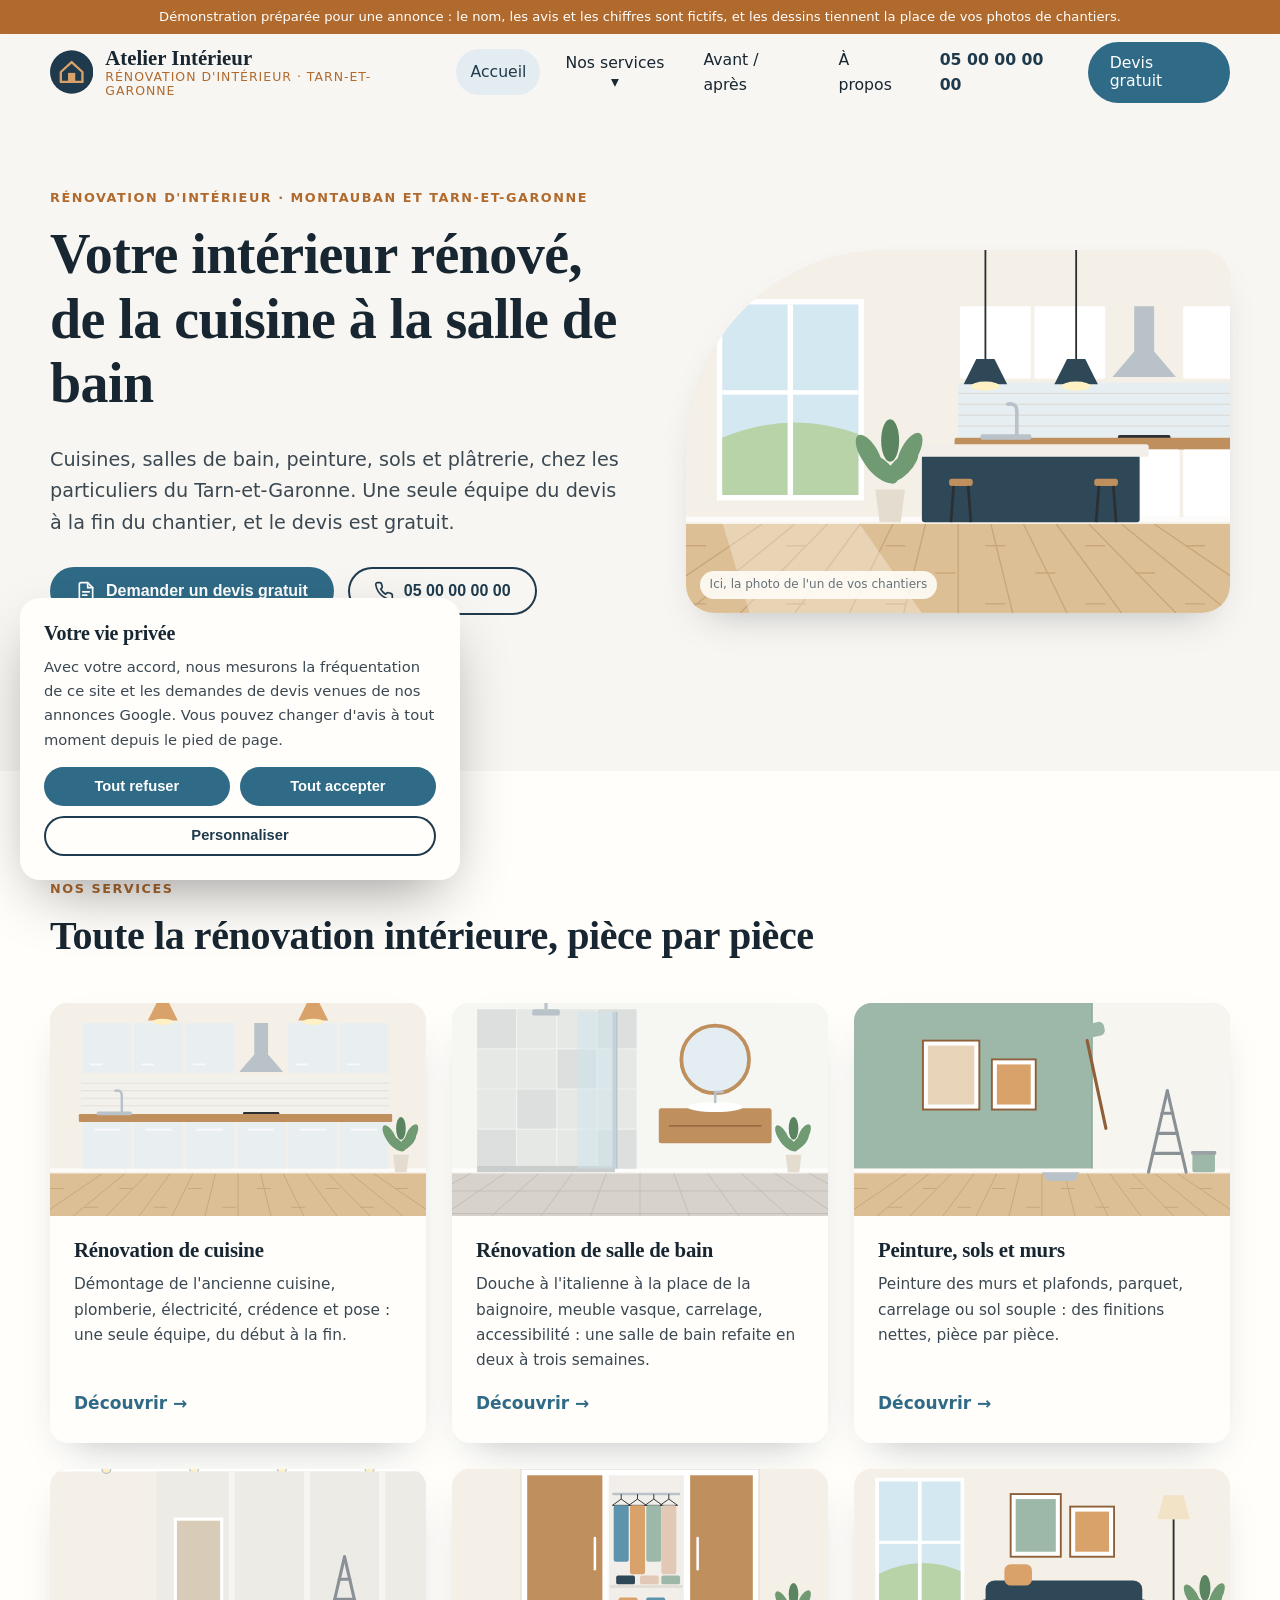
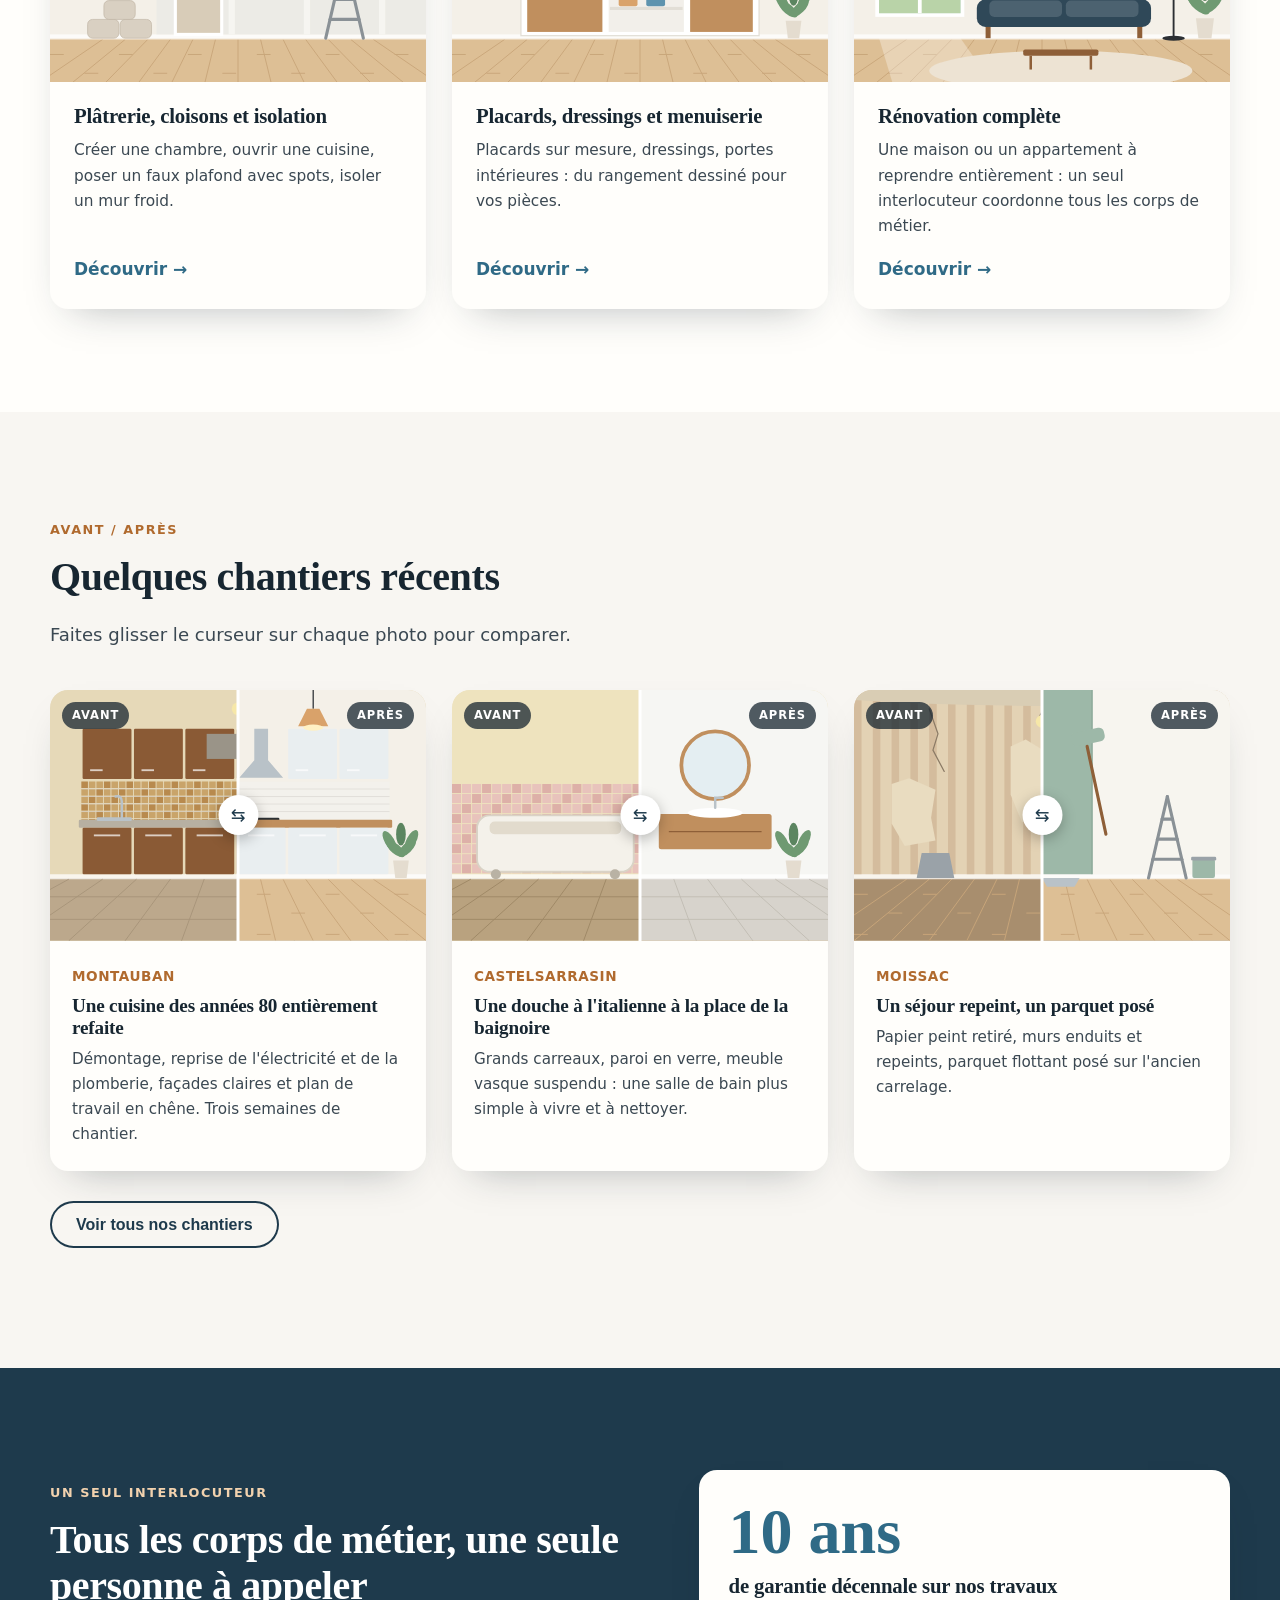
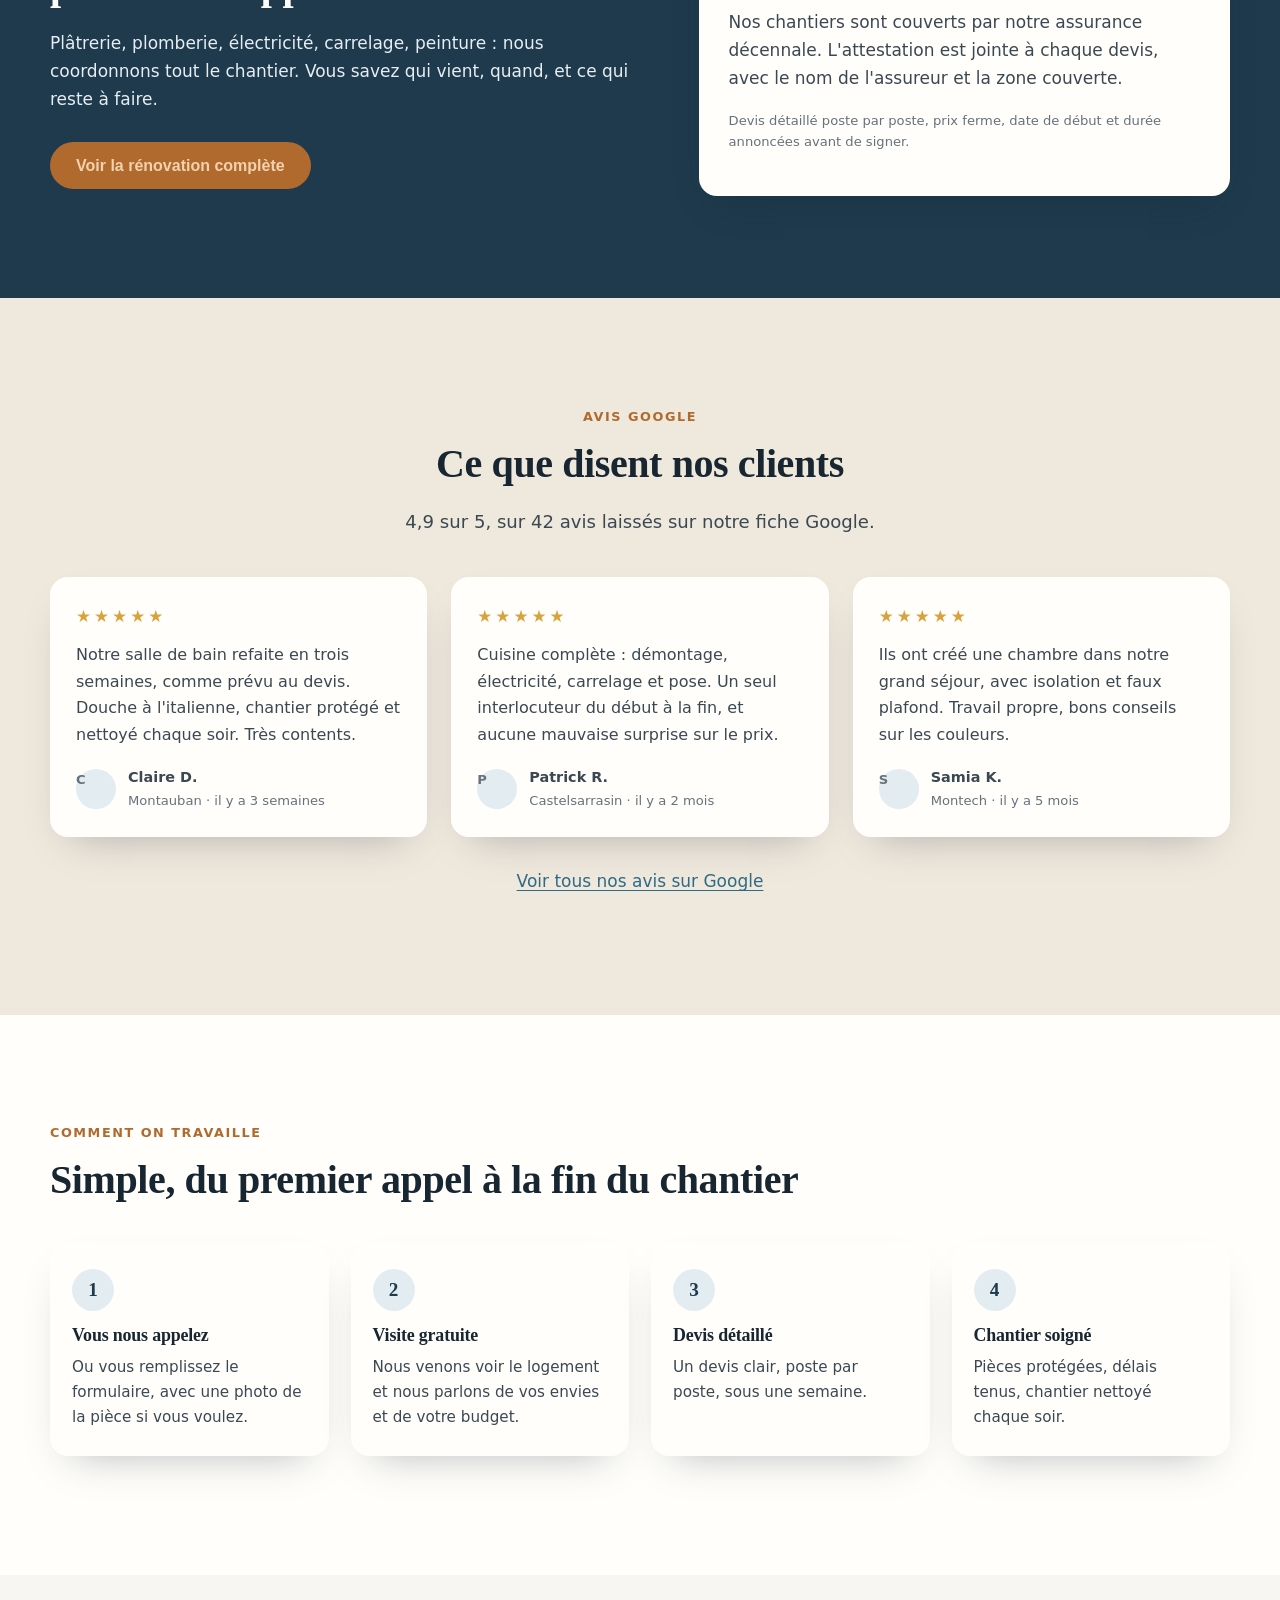
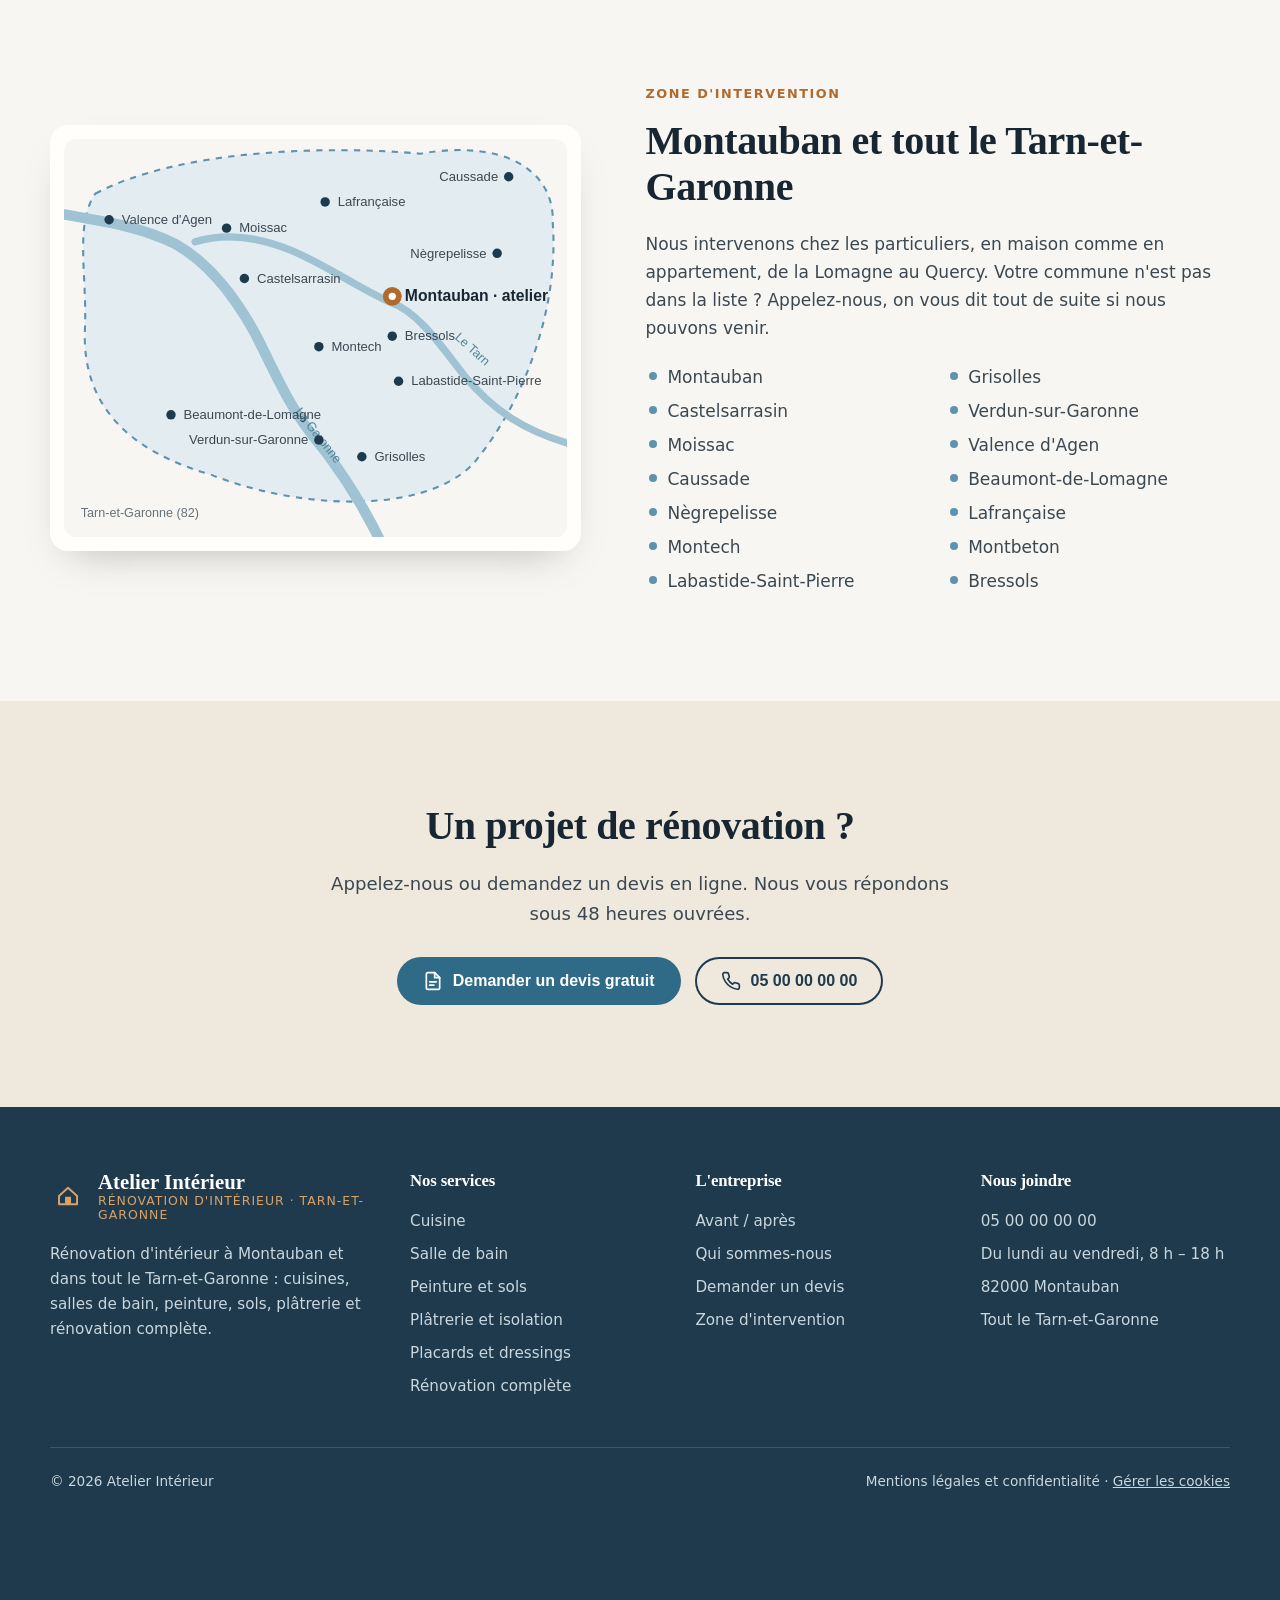
==== commit 94cf04ae: "Bandeau neutre et page qui ne saute plus au chargement" ====
--- a/index.html
+++ b/index.html
@@ -19,7 +19,7 @@
   <script type="application/ld+json">{"@context":"https://schema.org","@type":"HomeAndConstructionBusiness","name":"Atelier Intérieur","description":"Rénovation d'intérieur à Montauban et dans le Tarn-et-Garonne : cuisines, salles de bain, peinture, sols, plâtrerie et rénovation complète.","telephone":"+33500000000","address":{"@type":"PostalAddress","addressLocality":"Montauban","postalCode":"82000","addressRegion":"Tarn-et-Garonne","addressCountry":"FR"},"areaServed":[{"@type":"AdministrativeArea","name":"Tarn-et-Garonne"},{"@type":"City","name":"Montauban"},{"@type":"City","name":"Castelsarrasin"},{"@type":"City","name":"Moissac"},{"@type":"City","name":"Caussade"},{"@type":"City","name":"Nègrepelisse"},{"@type":"City","name":"Montech"},{"@type":"City","name":"Labastide-Saint-Pierre"},{"@type":"City","name":"Grisolles"},{"@type":"City","name":"Verdun-sur-Garonne"},{"@type":"City","name":"Valence d'Agen"},{"@type":"City","name":"Beaumont-de-Lomagne"},{"@type":"City","name":"Lafrançaise"},{"@type":"City","name":"Montbeton"},{"@type":"City","name":"Bressols"}],"openingHours":"Mo-Fr 08:00-18:00","priceRange":"Devis gratuit"}</script>
 </head>
 <body>
-  <div class="bandeau-demo">Démonstration préparée pour votre annonce : le nom, les avis et les chiffres sont fictifs, et les dessins tiennent la place de vos photos de chantiers.</div>
+  <div class="bandeau-demo">Démonstration préparée pour une annonce : le nom, les avis et les chiffres sont fictifs, et les dessins tiennent la place de vos photos de chantiers.</div>
   <header class="entete">
     <div class="conteneur">
       <a class="marque" href="index.html" aria-label="Atelier Intérieur, accueil"><svg viewBox="0 0 48 48" aria-hidden="true"><circle cx="24" cy="24" r="24" fill="#1E3A4C"/><path d="M12 24 L24 13 L36 24 V35 H12Z" fill="none" stroke="#D9A26A" stroke-width="2.6" stroke-linejoin="round"/><rect x="20" y="25" width="8" height="10" fill="#D9A26A"/></svg><span class="marque-nom"><strong>Atelier Intérieur</strong><span>Rénovation d'intérieur · Tarn-et-Garonne</span></span></a>
@@ -173,9 +173,9 @@
         <h2>Ce que disent nos clients</h2>
         <p class="intro">4,9 sur 5, sur 42 avis laissés sur notre fiche Google.</p>
         <div class="grille-avis" style="text-align:left">
-          <figure class="avis" style="margin:0"><div class="etoiles" aria-label="5 étoiles sur 5">★★★★★</div><blockquote>Notre salle de bain refaite en trois semaines, comme prévu au devis. Douche à l'italienne, chantier protégé et nettoyé chaque soir. Très contents.</blockquote><figcaption class="auteur"><span class="initiale">C</span><div><strong>Claire D.</strong><span>Montauban · il y a 3 semaines</span></div></figcaption></figure>
-          <figure class="avis" style="margin:0"><div class="etoiles" aria-label="5 étoiles sur 5">★★★★★</div><blockquote>Cuisine complète : démontage, électricité, carrelage et pose. Un seul interlocuteur du début à la fin, et aucune mauvaise surprise sur le prix.</blockquote><figcaption class="auteur"><span class="initiale">P</span><div><strong>Patrick R.</strong><span>Castelsarrasin · il y a 2 mois</span></div></figcaption></figure>
-          <figure class="avis" style="margin:0"><div class="etoiles" aria-label="5 étoiles sur 5">★★★★★</div><blockquote>Ils ont créé une chambre dans notre grand séjour, avec isolation et faux plafond. Travail propre, bons conseils sur les couleurs.</blockquote><figcaption class="auteur"><span class="initiale">S</span><div><strong>Samia K.</strong><span>Montech · il y a 5 mois</span></div></figcaption></figure>
+          <figure class="avis" style="margin:0"><div class="etoiles" role="img" aria-label="5 étoiles sur 5">★★★★★</div><blockquote>Notre salle de bain refaite en trois semaines, comme prévu au devis. Douche à l'italienne, chantier protégé et nettoyé chaque soir. Très contents.</blockquote><figcaption class="auteur"><span class="initiale">C</span><div><strong>Claire D.</strong><span>Montauban · il y a 3 semaines</span></div></figcaption></figure>
+          <figure class="avis" style="margin:0"><div class="etoiles" role="img" aria-label="5 étoiles sur 5">★★★★★</div><blockquote>Cuisine complète : démontage, électricité, carrelage et pose. Un seul interlocuteur du début à la fin, et aucune mauvaise surprise sur le prix.</blockquote><figcaption class="auteur"><span class="initiale">P</span><div><strong>Patrick R.</strong><span>Castelsarrasin · il y a 2 mois</span></div></figcaption></figure>
+          <figure class="avis" style="margin:0"><div class="etoiles" role="img" aria-label="5 étoiles sur 5">★★★★★</div><blockquote>Ils ont créé une chambre dans notre grand séjour, avec isolation et faux plafond. Travail propre, bons conseils sur les couleurs.</blockquote><figcaption class="auteur"><span class="initiale">S</span><div><strong>Samia K.</strong><span>Montech · il y a 5 mois</span></div></figcaption></figure>
         </div>
         <p style="margin-top:30px"><a href="#" onclick="return false">Voir tous nos avis sur Google</a></p>
       </div>
--- a/assets/style.css
+++ b/assets/style.css
@@ -1,6 +1,6 @@
 /* Démo rénovation d'intérieur : tons clairs et lumineux (blanc cassé, bleu ardoise, cuivre), appel et devis à portée de pouce */
-@font-face { font-family: "Fraunces"; src: url("fonts/fraunces.woff2") format("woff2"); font-weight: 400 700; font-display: swap; }
-@font-face { font-family: "Inter"; src: url("fonts/inter.woff2") format("woff2"); font-weight: 100 900; font-display: swap; }
+@font-face { font-family: "Fraunces"; src: url("fonts/fraunces.woff2") format("woff2"); font-weight: 400 700; font-display: optional; }
+@font-face { font-family: "Inter"; src: url("fonts/inter.woff2") format("woff2"); font-weight: 100 900; font-display: optional; }
 
 :root {
   --foret: #1E3A4C;
@@ -303,3 +303,20 @@
   .boutons .bouton { flex: 1 1 100%; justify-content: center; }
 }
 @media (prefers-reduced-motion: reduce) { * { transition: none !important; scroll-behavior: auto !important; } }
+
+/* Menu sur une ligne entre le téléphone et l'ordinateur, plus serré et sans le numéro, repris ailleurs dans la page (06/11) */
+@media (min-width: 901px) and (max-width: 1180px) {
+  .entete:not(.entete-rideau) > .conteneur { gap: 14px; }
+  .entete:not(.entete-rideau) .marque-nom :is(strong, span) { white-space: nowrap; }
+  .entete:not(.entete-rideau) .nav :is(a, .ouvrir-sous-menu) { white-space: nowrap; }
+  .entete:not(.entete-rideau) .nav li > :is(a:not(.bouton), .ouvrir-sous-menu) { padding-inline: 8px; margin-inline: 0; font-size: .93rem; }
+  .entete:not(.entete-rideau) .nav .bouton, .entete:not(.entete-rideau) .nav .bouton:hover { padding: 10px 14px; font-size: .93rem; }
+  .entete:not(.entete-rideau, .entete-deux-etages) .nav a[href^="tel:"]:not(.bouton) { display: none; }
+}
+
+/* Ce menu dépasse de peu à ces largeurs : encore un peu plus serré (06/11) */
+@media (min-width: 901px) and (max-width: 980px) {
+  .entete:not(.entete-rideau) > .conteneur { gap: 8px; }
+  .entete:not(.entete-rideau) .nav li > :is(a:not(.bouton), .ouvrir-sous-menu) { padding-inline: 5px; font-size: .9rem; }
+  .entete:not(.entete-rideau) .nav .bouton, .entete:not(.entete-rideau) .nav .bouton:hover { padding: 9px 11px; font-size: .9rem; }
+}
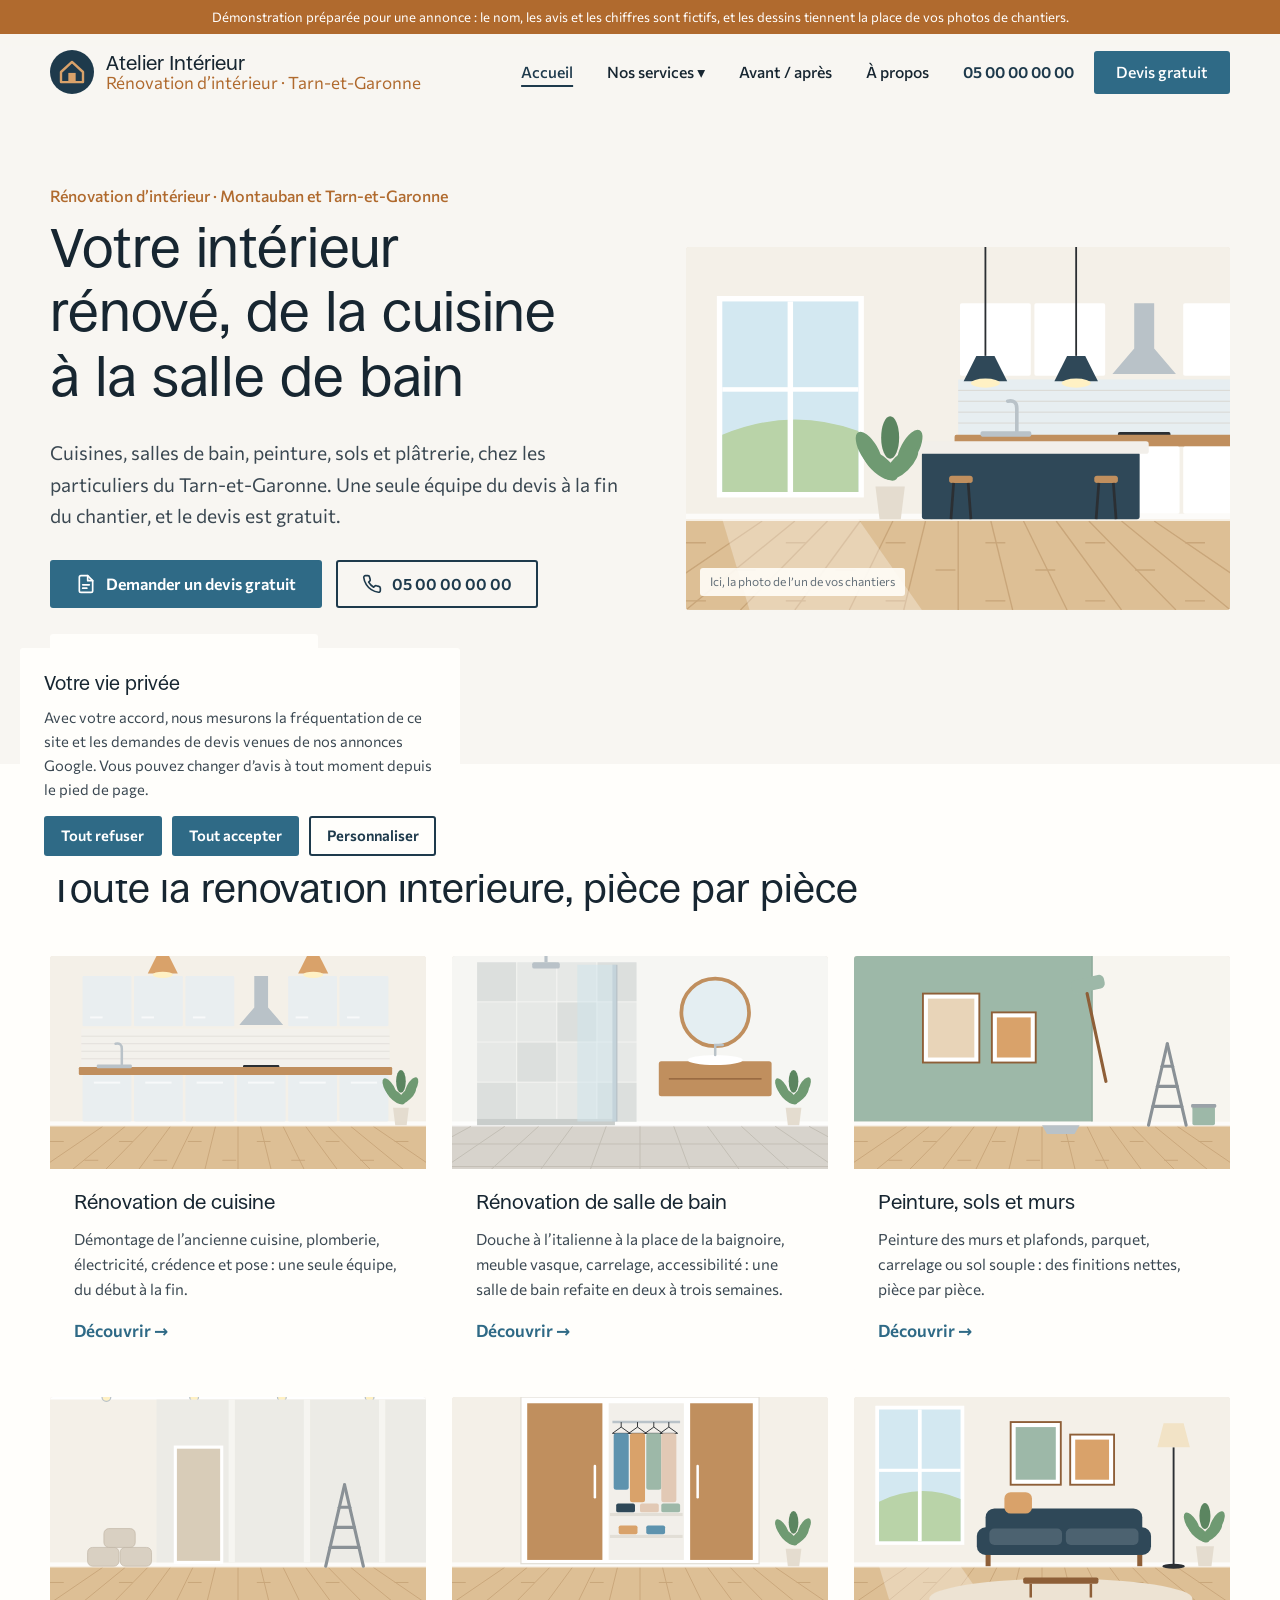
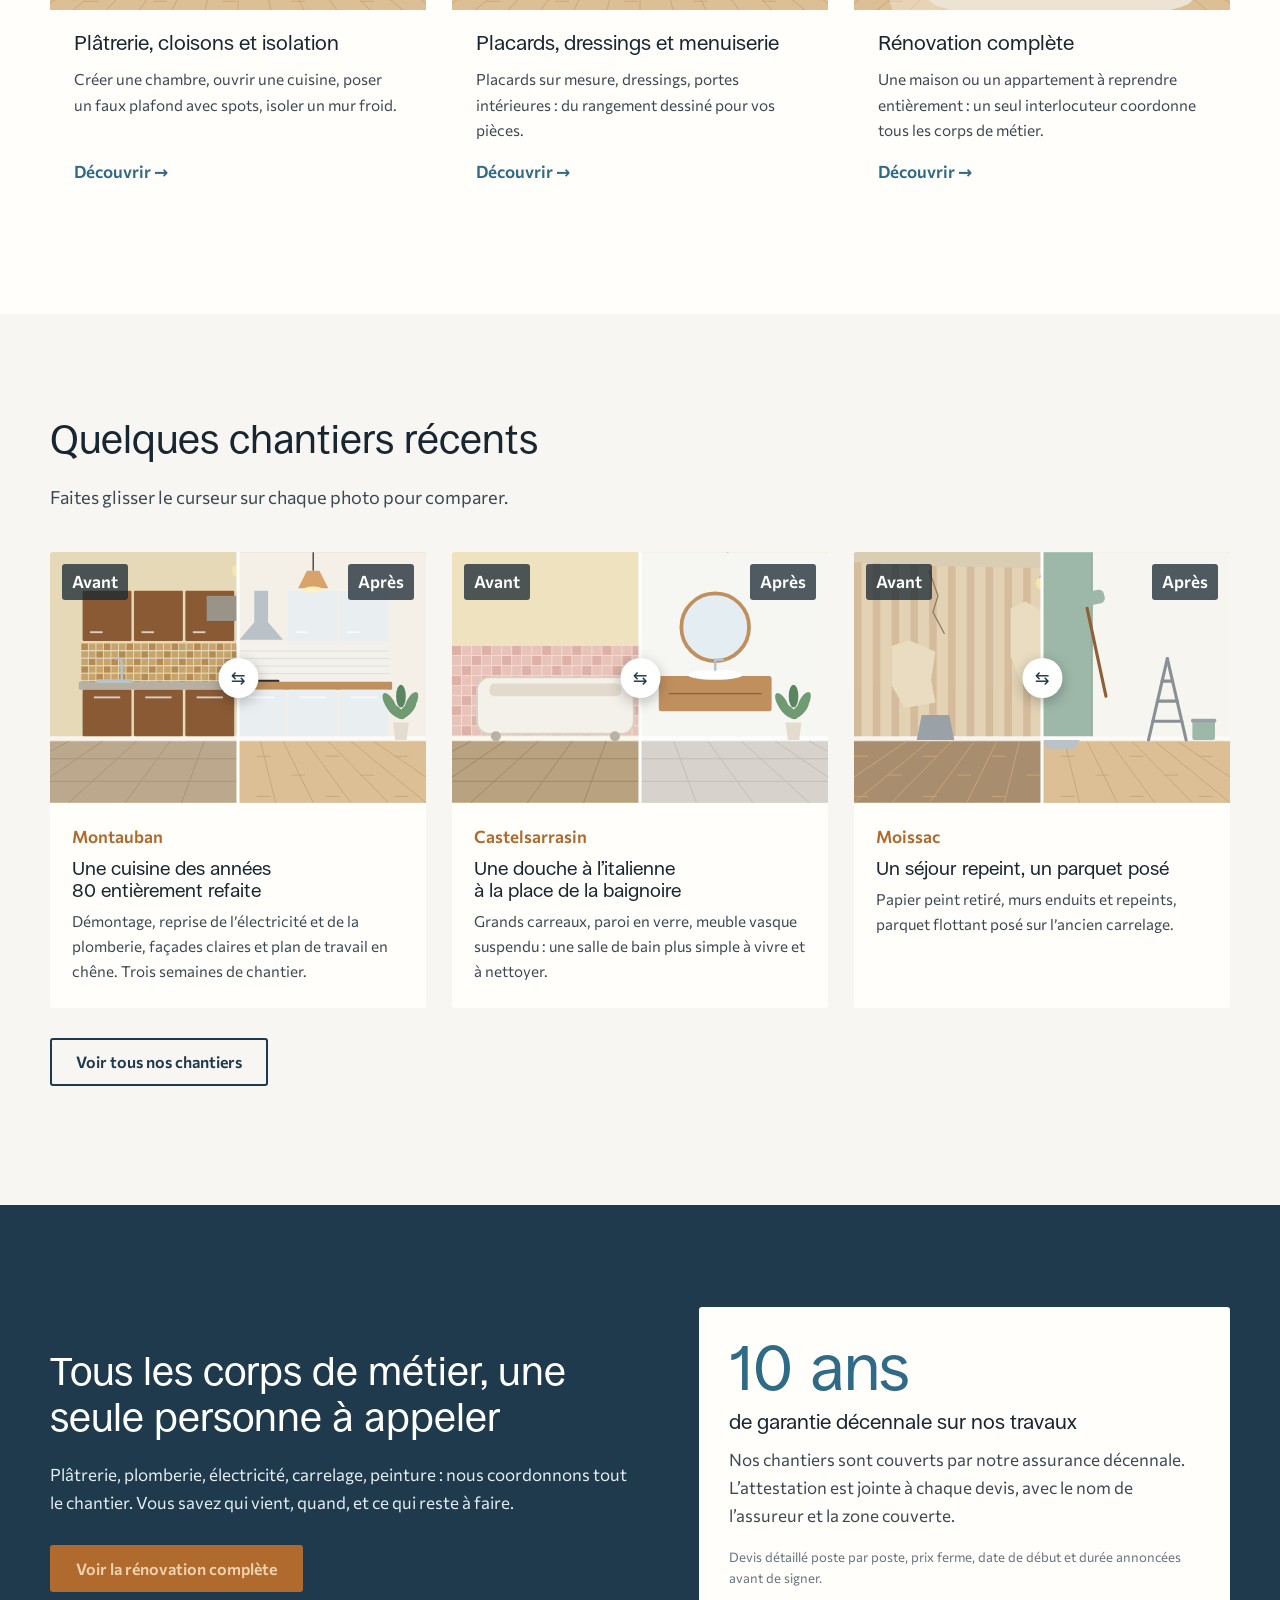
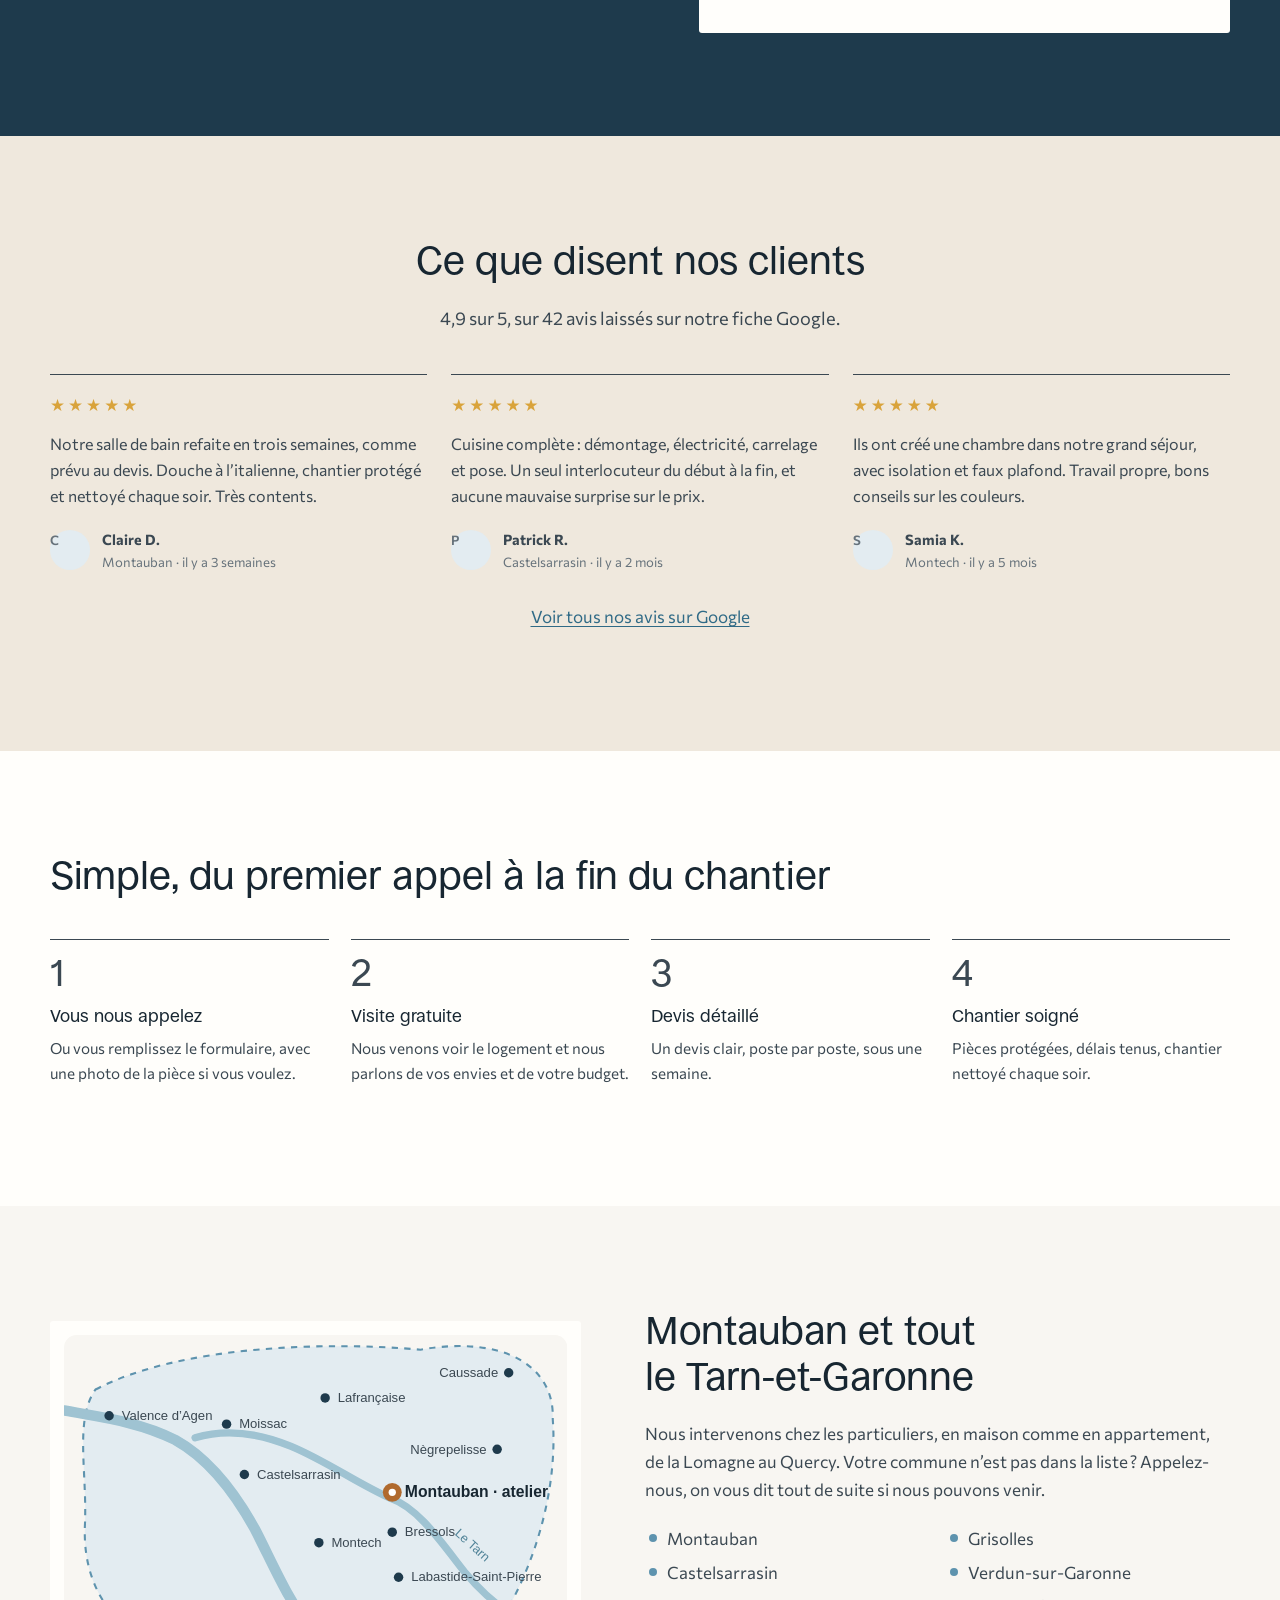
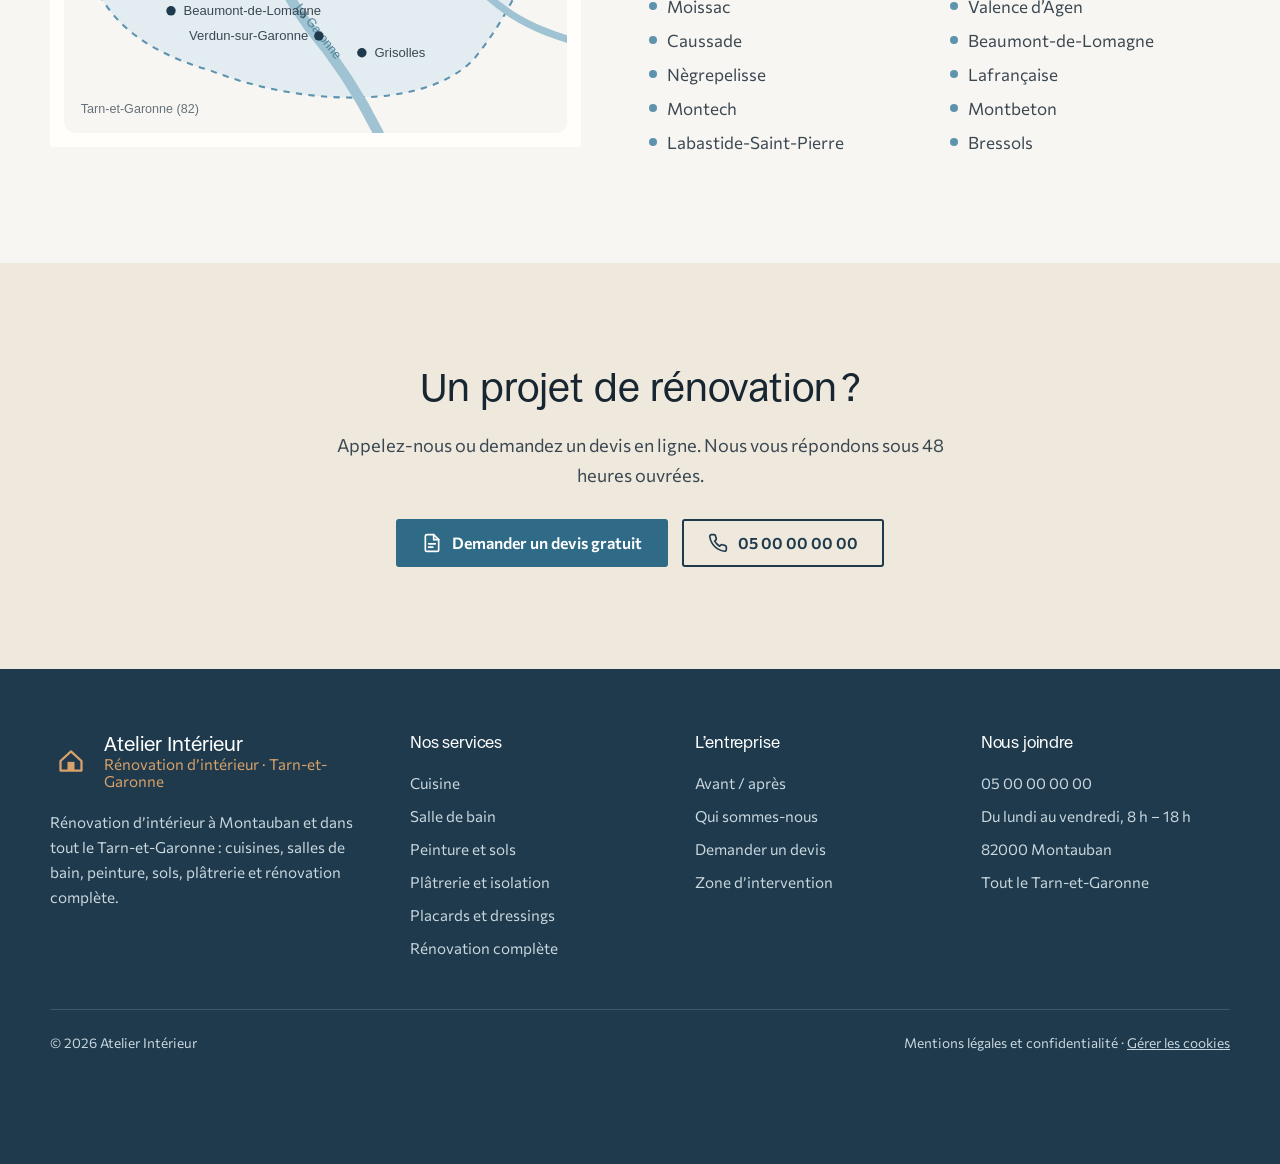
==== commit f94ac845: "Reprise : polices, typographie, filets" ====
--- a/index.html
+++ b/index.html
@@ -3,7 +3,7 @@
 <head>
   <meta charset="utf-8">
   <meta name="viewport" content="width=device-width, initial-scale=1">
-  <title>Rénovation d'intérieur à Montauban et dans le Tarn-et-Garonne | Atelier Intérieur</title>
+  <title>Rénovation d’intérieur à Montauban et dans le Tarn-et-Garonne | Atelier Intérieur</title>
   <meta name="description" content="Rénovation de cuisine, de salle de bain, peinture, sols, plâtrerie et rénovation complète à Montauban et dans tout le Tarn-et-Garonne. Devis gratuit.">
   <!-- Démonstration : hors des moteurs de recherche. Le vrai site sera indexé. -->
   <meta name="robots" content="noindex, nofollow">
@@ -14,15 +14,19 @@
   <meta property="og:description" content="Rénovation de cuisine, de salle de bain, peinture, sols, plâtrerie et rénovation complète à Montauban et dans tout le Tarn-et-Garonne. Devis gratuit.">
   <meta name="theme-color" content="#1E3A4C">
   <link rel="icon" href="data:image/svg+xml,%3Csvg%20xmlns%3D%22http%3A%2F%2Fwww.w3.org%2F2000%2Fsvg%22%20viewBox%3D%220%200%2048%2048%22%20aria-hidden%3D%22true%22%3E%3Ccircle%20cx%3D%2224%22%20cy%3D%2224%22%20r%3D%2224%22%20fill%3D%22%231E3A4C%22%2F%3E%3Cpath%20d%3D%22M12%2024%20L24%2013%20L36%2024%20V35%20H12Z%22%20fill%3D%22none%22%20stroke%3D%22%23D9A26A%22%20stroke-width%3D%222.6%22%20stroke-linejoin%3D%22round%22%2F%3E%3Crect%20x%3D%2220%22%20y%3D%2225%22%20width%3D%228%22%20height%3D%2210%22%20fill%3D%22%23D9A26A%22%2F%3E%3C%2Fsvg%3E">
-  <link rel="preload" href="assets/fonts/fraunces.woff2" as="font" type="font/woff2" crossorigin>
+
+  <link rel="preload" href="assets/fonts/ronzino.woff2" as="font" type="font/woff2" crossorigin>
+  <link rel="preload" href="assets/fonts/commissioner.woff2" as="font" type="font/woff2" crossorigin>
   <link rel="stylesheet" href="assets/style.css">
-  <script type="application/ld+json">{"@context":"https://schema.org","@type":"HomeAndConstructionBusiness","name":"Atelier Intérieur","description":"Rénovation d'intérieur à Montauban et dans le Tarn-et-Garonne : cuisines, salles de bain, peinture, sols, plâtrerie et rénovation complète.","telephone":"+33500000000","address":{"@type":"PostalAddress","addressLocality":"Montauban","postalCode":"82000","addressRegion":"Tarn-et-Garonne","addressCountry":"FR"},"areaServed":[{"@type":"AdministrativeArea","name":"Tarn-et-Garonne"},{"@type":"City","name":"Montauban"},{"@type":"City","name":"Castelsarrasin"},{"@type":"City","name":"Moissac"},{"@type":"City","name":"Caussade"},{"@type":"City","name":"Nègrepelisse"},{"@type":"City","name":"Montech"},{"@type":"City","name":"Labastide-Saint-Pierre"},{"@type":"City","name":"Grisolles"},{"@type":"City","name":"Verdun-sur-Garonne"},{"@type":"City","name":"Valence d'Agen"},{"@type":"City","name":"Beaumont-de-Lomagne"},{"@type":"City","name":"Lafrançaise"},{"@type":"City","name":"Montbeton"},{"@type":"City","name":"Bressols"}],"openingHours":"Mo-Fr 08:00-18:00","priceRange":"Devis gratuit"}</script>
+  <link rel="stylesheet" href="assets/reprise.css">
+
+  <script type="application/ld+json">{"@context":"https://schema.org","@type":"HomeAndConstructionBusiness","name":"Atelier Intérieur","description":"Rénovation d’intérieur à Montauban et dans le Tarn-et-Garonne : cuisines, salles de bain, peinture, sols, plâtrerie et rénovation complète.","telephone":"+33500000000","address":{"@type":"PostalAddress","addressLocality":"Montauban","postalCode":"82000","addressRegion":"Tarn-et-Garonne","addressCountry":"FR"},"areaServed":[{"@type":"AdministrativeArea","name":"Tarn-et-Garonne"},{"@type":"City","name":"Montauban"},{"@type":"City","name":"Castelsarrasin"},{"@type":"City","name":"Moissac"},{"@type":"City","name":"Caussade"},{"@type":"City","name":"Nègrepelisse"},{"@type":"City","name":"Montech"},{"@type":"City","name":"Labastide-Saint-Pierre"},{"@type":"City","name":"Grisolles"},{"@type":"City","name":"Verdun-sur-Garonne"},{"@type":"City","name":"Valence d’Agen"},{"@type":"City","name":"Beaumont-de-Lomagne"},{"@type":"City","name":"Lafrançaise"},{"@type":"City","name":"Montbeton"},{"@type":"City","name":"Bressols"}],"openingHours":"Mo-Fr 08:00-18:00","priceRange":"Devis gratuit"}</script>
 </head>
 <body>
-  <div class="bandeau-demo">Démonstration préparée pour une annonce : le nom, les avis et les chiffres sont fictifs, et les dessins tiennent la place de vos photos de chantiers.</div>
+  <div class="bandeau-demo">Démonstration préparée pour une annonce : le nom, les avis et les chiffres sont fictifs, et les dessins tiennent la place de vos photos de chantiers.</div>
   <header class="entete">
     <div class="conteneur">
-      <a class="marque" href="index.html" aria-label="Atelier Intérieur, accueil"><svg viewBox="0 0 48 48" aria-hidden="true"><circle cx="24" cy="24" r="24" fill="#1E3A4C"/><path d="M12 24 L24 13 L36 24 V35 H12Z" fill="none" stroke="#D9A26A" stroke-width="2.6" stroke-linejoin="round"/><rect x="20" y="25" width="8" height="10" fill="#D9A26A"/></svg><span class="marque-nom"><strong>Atelier Intérieur</strong><span>Rénovation d'intérieur · Tarn-et-Garonne</span></span></a>
+      <a class="marque" href="index.html" aria-label="Atelier Intérieur, accueil"><svg viewBox="0 0 48 48" aria-hidden="true"><circle cx="24" cy="24" r="24" fill="#1E3A4C"/><path d="M12 24 L24 13 L36 24 V35 H12Z" fill="none" stroke="#D9A26A" stroke-width="2.6" stroke-linejoin="round"/><rect x="20" y="25" width="8" height="10" fill="#D9A26A"/></svg><span class="marque-nom"><strong>Atelier Intérieur</strong><span>Rénovation d’intérieur · Tarn-et-Garonne</span></span></a>
       <button class="bouton-menu" aria-label="Ouvrir le menu" aria-expanded="false" aria-controls="navigation"><span></span><span></span><span></span></button>
       <nav class="nav" id="navigation" aria-label="Navigation principale">
         <ul>
@@ -50,7 +54,7 @@
     <section class="heros">
       <div class="conteneur">
         <div>
-          <span class="surtitre">Rénovation d'intérieur · Montauban et Tarn-et-Garonne</span>
+          <span class="surtitre">Rénovation d’intérieur · Montauban et Tarn-et-Garonne</span>
           <h1>Votre intérieur rénové, de la cuisine à la salle de bain</h1>
           <p class="intro">Cuisines, salles de bain, peinture, sols et plâtrerie, chez les particuliers du Tarn-et-Garonne. Une seule équipe du devis à la fin du chantier, et le devis est gratuit.</p>
           <div class="boutons"><a class="bouton" href="contact.html"><svg viewBox="0 0 24 24" fill="none" stroke="currentColor" stroke-width="2" stroke-linecap="round" stroke-linejoin="round" aria-hidden="true"><path d="M14 2H6a2 2 0 0 0-2 2v16a2 2 0 0 0 2 2h12a2 2 0 0 0 2-2V8z"/><path d="M14 2v6h6M8 13h8M8 17h5"/></svg>Demander un devis gratuit</a><a class="bouton bouton-ligne" href="tel:+33500000000"><svg viewBox="0 0 24 24" fill="none" stroke="currentColor" stroke-width="2" stroke-linecap="round" stroke-linejoin="round" aria-hidden="true"><path d="M22 16.9v3a2 2 0 0 1-2.2 2 19.8 19.8 0 0 1-8.6-3.1 19.5 19.5 0 0 1-6-6A19.8 19.8 0 0 1 2.1 4.2 2 2 0 0 1 4.1 2h3a2 2 0 0 1 2 1.7c.1.9.4 1.8.7 2.7a2 2 0 0 1-.5 2.1L8 9.8a16 16 0 0 0 6 6l1.3-1.3a2 2 0 0 1 2.1-.4c.9.3 1.8.6 2.7.7a2 2 0 0 1 1.7 2z"/></svg>05 00 00 00 00</a></div>
@@ -59,7 +63,7 @@
         <div class="illustration"><svg viewBox="0 0 600 400" role="img" aria-label="Cuisine ouverte lumineuse avec îlot central et suspensions" preserveAspectRatio="xMidYMid slice">
   <rect width="600" height="400" fill="#F4F0E8"/><rect y="300" width="600" height="100" fill="#DDBF95"/><line x1="84" y1="302" x2="-60" y2="400" stroke="#C9A67A" stroke-width="1.5"/><line x1="120" y1="302" x2="0" y2="400" stroke="#C9A67A" stroke-width="1.5"/><line x1="156" y1="302" x2="60" y2="400" stroke="#C9A67A" stroke-width="1.5"/><line x1="192" y1="302" x2="120" y2="400" stroke="#C9A67A" stroke-width="1.5"/><line x1="228" y1="302" x2="180" y2="400" stroke="#C9A67A" stroke-width="1.5"/><line x1="264" y1="302" x2="240" y2="400" stroke="#C9A67A" stroke-width="1.5"/><line x1="300" y1="302" x2="300" y2="400" stroke="#C9A67A" stroke-width="1.5"/><line x1="336" y1="302" x2="360" y2="400" stroke="#C9A67A" stroke-width="1.5"/><line x1="372" y1="302" x2="420" y2="400" stroke="#C9A67A" stroke-width="1.5"/><line x1="408" y1="302" x2="480" y2="400" stroke="#C9A67A" stroke-width="1.5"/><line x1="444" y1="302" x2="540" y2="400" stroke="#C9A67A" stroke-width="1.5"/><line x1="480" y1="302" x2="600" y2="400" stroke="#C9A67A" stroke-width="1.5"/><line x1="516" y1="302" x2="660" y2="400" stroke="#C9A67A" stroke-width="1.5"/><line x1="0" y1="326" x2="22" y2="326" stroke="#C9A67A" stroke-width="1.5"/><line x1="110" y1="326" x2="132" y2="326" stroke="#C9A67A" stroke-width="1.5"/><line x1="220" y1="326" x2="242" y2="326" stroke="#C9A67A" stroke-width="1.5"/><line x1="330" y1="326" x2="352" y2="326" stroke="#C9A67A" stroke-width="1.5"/><line x1="440" y1="326" x2="462" y2="326" stroke="#C9A67A" stroke-width="1.5"/><line x1="550" y1="326" x2="572" y2="326" stroke="#C9A67A" stroke-width="1.5"/><line x1="55" y1="356" x2="77" y2="356" stroke="#C9A67A" stroke-width="1.5"/><line x1="165" y1="356" x2="187" y2="356" stroke="#C9A67A" stroke-width="1.5"/><line x1="275" y1="356" x2="297" y2="356" stroke="#C9A67A" stroke-width="1.5"/><line x1="385" y1="356" x2="407" y2="356" stroke="#C9A67A" stroke-width="1.5"/><line x1="495" y1="356" x2="517" y2="356" stroke="#C9A67A" stroke-width="1.5"/><line x1="605" y1="356" x2="627" y2="356" stroke="#C9A67A" stroke-width="1.5"/><line x1="0" y1="390" x2="22" y2="390" stroke="#C9A67A" stroke-width="1.5"/><line x1="110" y1="390" x2="132" y2="390" stroke="#C9A67A" stroke-width="1.5"/><line x1="220" y1="390" x2="242" y2="390" stroke="#C9A67A" stroke-width="1.5"/><line x1="330" y1="390" x2="352" y2="390" stroke="#C9A67A" stroke-width="1.5"/><line x1="440" y1="390" x2="462" y2="390" stroke="#C9A67A" stroke-width="1.5"/><line x1="550" y1="390" x2="572" y2="390" stroke="#C9A67A" stroke-width="1.5"/>
   <rect y="294" width="600" height="8" fill="#FFFFFF" opacity=".75"/>
-  <path d="M40 300 L190 300 L260 400 L70 400Z" fill="#FFFFFF" opacity=".3"/><rect x="34" y="54" width="162" height="222" fill="#FFFFFF"/><rect x="40" y="60" width="150" height="210" fill="#D3E8F1"/><path d="M40 207 Q115 175.5 190 202.8 V270 H40Z" fill="#B9D3A8"/><rect x="112" y="60" width="6" height="210" fill="#FFFFFF"/><rect x="40" y="154.5" width="150" height="5" fill="#FFFFFF"/><rect x="300" y="146" width="328" height="62" fill="#E7EEF1"/><line x1="300" y1="158" x2="628" y2="158" stroke="#D8D6D0"/><line x1="300" y1="170" x2="628" y2="170" stroke="#D8D6D0"/><line x1="300" y1="182" x2="628" y2="182" stroke="#D8D6D0"/><line x1="300" y1="194" x2="628" y2="194" stroke="#D8D6D0"/><rect x="302" y="62" width="78" height="80" rx="2" fill="#FFFFFF"/><line x1="314" y1="128" x2="334" y2="128" stroke="#FFFFFF" stroke-width="3" opacity=".7"/><rect x="384" y="62" width="78" height="80" rx="2" fill="#FFFFFF"/><line x1="396" y1="128" x2="416" y2="128" stroke="#FFFFFF" stroke-width="3" opacity=".7"/><rect x="548" y="62" width="78" height="80" rx="2" fill="#FFFFFF"/><line x1="560" y1="128" x2="580" y2="128" stroke="#FFFFFF" stroke-width="3" opacity=".7"/><path d="M494 62 H516 V112 L540 140 H470 L494 112Z" fill="#B9C2C8"/><rect x="476" y="204" width="58" height="5" rx="2" fill="#2B2F33"/><rect x="296" y="207" width="336" height="13" rx="2" fill="#C08F5E"/><rect x="302" y="220" width="78" height="74" rx="2" fill="#FFFFFF"/><line x1="320" y1="232" x2="362" y2="232" stroke="#FFFFFF" stroke-width="3" opacity=".7"/><rect x="384" y="220" width="78" height="74" rx="2" fill="#FFFFFF"/><line x1="402" y1="232" x2="444" y2="232" stroke="#FFFFFF" stroke-width="3" opacity=".7"/><rect x="466" y="220" width="78" height="74" rx="2" fill="#FFFFFF"/><line x1="484" y1="232" x2="526" y2="232" stroke="#FFFFFF" stroke-width="3" opacity=".7"/><rect x="548" y="220" width="78" height="74" rx="2" fill="#FFFFFF"/><line x1="566" y1="232" x2="608" y2="232" stroke="#FFFFFF" stroke-width="3" opacity=".7"/><rect x="324.6" y="203" width="56" height="6" rx="2" fill="#B9C2C8"/><path d="M364.6 203 V178 Q364.6 168 354.6 170" fill="none" stroke="#B9C2C8" stroke-width="4" stroke-linecap="round"/><rect x="260" y="226" width="240" height="74" rx="3" fill="#2F4858"/><rect x="250" y="214" width="260" height="14" rx="3" fill="#F2EFEA"/><rect x="290" y="252" width="26" height="8" rx="3" fill="#C08F5E"/><line x1="295" y1="260" x2="292" y2="300" stroke="#2B2F33" stroke-width="3"/><line x1="311" y1="260" x2="314" y2="300" stroke="#2B2F33" stroke-width="3"/><rect x="450" y="252" width="26" height="8" rx="3" fill="#C08F5E"/><line x1="455" y1="260" x2="452" y2="300" stroke="#2B2F33" stroke-width="3"/><line x1="471" y1="260" x2="474" y2="300" stroke="#2B2F33" stroke-width="3"/><line x1="330" y1="0" x2="330" y2="120" stroke="#2B2F33" stroke-width="2"/><path d="M306 148 L354 148 L340 120 L320 120Z" fill="#2F4858"/><ellipse cx="330" cy="150" rx="16" ry="5" fill="#FFF1C4"/><line x1="430" y1="0" x2="430" y2="120" stroke="#2B2F33" stroke-width="2"/><path d="M406 148 L454 148 L440 120 L420 120Z" fill="#2F4858"/><ellipse cx="430" cy="150" rx="16" ry="5" fill="#FFF1C4"/><path d="M208.8 264 L241.2 264 L236.7 300 L213.3 300Z" fill="#E4DCCF"/><ellipse cx="201.6" cy="224.39999999999998" rx="9.9" ry="23.400000000000002" fill="#6F9A72" transform="rotate(-30 201.6 224.39999999999998)"/><ellipse cx="225" cy="210" rx="9.9" ry="23.400000000000002" fill="#5B8560" transform="rotate(0 225 210)"/><ellipse cx="246.6" cy="222.6" rx="9.9" ry="23.400000000000002" fill="#6F9A72" transform="rotate(28 246.6 222.6)"/><ellipse cx="214.2" cy="240.6" rx="9.9" ry="23.400000000000002" fill="#6F9A72" transform="rotate(-50 214.2 240.6)"/><ellipse cx="237.6" cy="238.8" rx="9.9" ry="23.400000000000002" fill="#6F9A72" transform="rotate(46 237.6 238.8)"/></svg><span class="legende-photo">Ici, la photo de l'un de vos chantiers</span></div>
+  <path d="M40 300 L190 300 L260 400 L70 400Z" fill="#FFFFFF" opacity=".3"/><rect x="34" y="54" width="162" height="222" fill="#FFFFFF"/><rect x="40" y="60" width="150" height="210" fill="#D3E8F1"/><path d="M40 207 Q115 175.5 190 202.8 V270 H40Z" fill="#B9D3A8"/><rect x="112" y="60" width="6" height="210" fill="#FFFFFF"/><rect x="40" y="154.5" width="150" height="5" fill="#FFFFFF"/><rect x="300" y="146" width="328" height="62" fill="#E7EEF1"/><line x1="300" y1="158" x2="628" y2="158" stroke="#D8D6D0"/><line x1="300" y1="170" x2="628" y2="170" stroke="#D8D6D0"/><line x1="300" y1="182" x2="628" y2="182" stroke="#D8D6D0"/><line x1="300" y1="194" x2="628" y2="194" stroke="#D8D6D0"/><rect x="302" y="62" width="78" height="80" rx="2" fill="#FFFFFF"/><line x1="314" y1="128" x2="334" y2="128" stroke="#FFFFFF" stroke-width="3" opacity=".7"/><rect x="384" y="62" width="78" height="80" rx="2" fill="#FFFFFF"/><line x1="396" y1="128" x2="416" y2="128" stroke="#FFFFFF" stroke-width="3" opacity=".7"/><rect x="548" y="62" width="78" height="80" rx="2" fill="#FFFFFF"/><line x1="560" y1="128" x2="580" y2="128" stroke="#FFFFFF" stroke-width="3" opacity=".7"/><path d="M494 62 H516 V112 L540 140 H470 L494 112Z" fill="#B9C2C8"/><rect x="476" y="204" width="58" height="5" rx="2" fill="#2B2F33"/><rect x="296" y="207" width="336" height="13" rx="2" fill="#C08F5E"/><rect x="302" y="220" width="78" height="74" rx="2" fill="#FFFFFF"/><line x1="320" y1="232" x2="362" y2="232" stroke="#FFFFFF" stroke-width="3" opacity=".7"/><rect x="384" y="220" width="78" height="74" rx="2" fill="#FFFFFF"/><line x1="402" y1="232" x2="444" y2="232" stroke="#FFFFFF" stroke-width="3" opacity=".7"/><rect x="466" y="220" width="78" height="74" rx="2" fill="#FFFFFF"/><line x1="484" y1="232" x2="526" y2="232" stroke="#FFFFFF" stroke-width="3" opacity=".7"/><rect x="548" y="220" width="78" height="74" rx="2" fill="#FFFFFF"/><line x1="566" y1="232" x2="608" y2="232" stroke="#FFFFFF" stroke-width="3" opacity=".7"/><rect x="324.6" y="203" width="56" height="6" rx="2" fill="#B9C2C8"/><path d="M364.6 203 V178 Q364.6 168 354.6 170" fill="none" stroke="#B9C2C8" stroke-width="4" stroke-linecap="round"/><rect x="260" y="226" width="240" height="74" rx="3" fill="#2F4858"/><rect x="250" y="214" width="260" height="14" rx="3" fill="#F2EFEA"/><rect x="290" y="252" width="26" height="8" rx="3" fill="#C08F5E"/><line x1="295" y1="260" x2="292" y2="300" stroke="#2B2F33" stroke-width="3"/><line x1="311" y1="260" x2="314" y2="300" stroke="#2B2F33" stroke-width="3"/><rect x="450" y="252" width="26" height="8" rx="3" fill="#C08F5E"/><line x1="455" y1="260" x2="452" y2="300" stroke="#2B2F33" stroke-width="3"/><line x1="471" y1="260" x2="474" y2="300" stroke="#2B2F33" stroke-width="3"/><line x1="330" y1="0" x2="330" y2="120" stroke="#2B2F33" stroke-width="2"/><path d="M306 148 L354 148 L340 120 L320 120Z" fill="#2F4858"/><ellipse cx="330" cy="150" rx="16" ry="5" fill="#FFF1C4"/><line x1="430" y1="0" x2="430" y2="120" stroke="#2B2F33" stroke-width="2"/><path d="M406 148 L454 148 L440 120 L420 120Z" fill="#2F4858"/><ellipse cx="430" cy="150" rx="16" ry="5" fill="#FFF1C4"/><path d="M208.8 264 L241.2 264 L236.7 300 L213.3 300Z" fill="#E4DCCF"/><ellipse cx="201.6" cy="224.39999999999998" rx="9.9" ry="23.400000000000002" fill="#6F9A72" transform="rotate(-30 201.6 224.39999999999998)"/><ellipse cx="225" cy="210" rx="9.9" ry="23.400000000000002" fill="#5B8560" transform="rotate(0 225 210)"/><ellipse cx="246.6" cy="222.6" rx="9.9" ry="23.400000000000002" fill="#6F9A72" transform="rotate(28 246.6 222.6)"/><ellipse cx="214.2" cy="240.6" rx="9.9" ry="23.400000000000002" fill="#6F9A72" transform="rotate(-50 214.2 240.6)"/><ellipse cx="237.6" cy="238.8" rx="9.9" ry="23.400000000000002" fill="#6F9A72" transform="rotate(46 237.6 238.8)"/></svg><span class="legende-photo">Ici, la photo de l’un de vos chantiers</span></div>
       </div>
     </section>
     <section class="fond-blanc" id="services">
@@ -70,15 +74,15 @@
           <a class="carte-service" href="cuisine.html"><div class="illustration" style="border-radius:0;box-shadow:none"><svg viewBox="0 30 600 340" role="img" aria-label="Cuisine rénovée : façades claires, plan de travail en bois, crédence" preserveAspectRatio="xMidYMid slice">
   <rect width="600" height="400" fill="#F4F0E8"/><rect y="300" width="600" height="100" fill="#DDBF95"/><line x1="84" y1="302" x2="-60" y2="400" stroke="#C9A67A" stroke-width="1.5"/><line x1="120" y1="302" x2="0" y2="400" stroke="#C9A67A" stroke-width="1.5"/><line x1="156" y1="302" x2="60" y2="400" stroke="#C9A67A" stroke-width="1.5"/><line x1="192" y1="302" x2="120" y2="400" stroke="#C9A67A" stroke-width="1.5"/><line x1="228" y1="302" x2="180" y2="400" stroke="#C9A67A" stroke-width="1.5"/><line x1="264" y1="302" x2="240" y2="400" stroke="#C9A67A" stroke-width="1.5"/><line x1="300" y1="302" x2="300" y2="400" stroke="#C9A67A" stroke-width="1.5"/><line x1="336" y1="302" x2="360" y2="400" stroke="#C9A67A" stroke-width="1.5"/><line x1="372" y1="302" x2="420" y2="400" stroke="#C9A67A" stroke-width="1.5"/><line x1="408" y1="302" x2="480" y2="400" stroke="#C9A67A" stroke-width="1.5"/><line x1="444" y1="302" x2="540" y2="400" stroke="#C9A67A" stroke-width="1.5"/><line x1="480" y1="302" x2="600" y2="400" stroke="#C9A67A" stroke-width="1.5"/><line x1="516" y1="302" x2="660" y2="400" stroke="#C9A67A" stroke-width="1.5"/><line x1="0" y1="326" x2="22" y2="326" stroke="#C9A67A" stroke-width="1.5"/><line x1="110" y1="326" x2="132" y2="326" stroke="#C9A67A" stroke-width="1.5"/><line x1="220" y1="326" x2="242" y2="326" stroke="#C9A67A" stroke-width="1.5"/><line x1="330" y1="326" x2="352" y2="326" stroke="#C9A67A" stroke-width="1.5"/><line x1="440" y1="326" x2="462" y2="326" stroke="#C9A67A" stroke-width="1.5"/><line x1="550" y1="326" x2="572" y2="326" stroke="#C9A67A" stroke-width="1.5"/><line x1="55" y1="356" x2="77" y2="356" stroke="#C9A67A" stroke-width="1.5"/><line x1="165" y1="356" x2="187" y2="356" stroke="#C9A67A" stroke-width="1.5"/><line x1="275" y1="356" x2="297" y2="356" stroke="#C9A67A" stroke-width="1.5"/><line x1="385" y1="356" x2="407" y2="356" stroke="#C9A67A" stroke-width="1.5"/><line x1="495" y1="356" x2="517" y2="356" stroke="#C9A67A" stroke-width="1.5"/><line x1="605" y1="356" x2="627" y2="356" stroke="#C9A67A" stroke-width="1.5"/><line x1="0" y1="390" x2="22" y2="390" stroke="#C9A67A" stroke-width="1.5"/><line x1="110" y1="390" x2="132" y2="390" stroke="#C9A67A" stroke-width="1.5"/><line x1="220" y1="390" x2="242" y2="390" stroke="#C9A67A" stroke-width="1.5"/><line x1="330" y1="390" x2="352" y2="390" stroke="#C9A67A" stroke-width="1.5"/><line x1="440" y1="390" x2="462" y2="390" stroke="#C9A67A" stroke-width="1.5"/><line x1="550" y1="390" x2="572" y2="390" stroke="#C9A67A" stroke-width="1.5"/>
   <rect y="294" width="600" height="8" fill="#FFFFFF" opacity=".75"/>
-  <rect x="50" y="146" width="492" height="62" fill="#F3F1EC"/><line x1="50" y1="158" x2="542" y2="158" stroke="#D8D6D0"/><line x1="50" y1="170" x2="542" y2="170" stroke="#D8D6D0"/><line x1="50" y1="182" x2="542" y2="182" stroke="#D8D6D0"/><line x1="50" y1="194" x2="542" y2="194" stroke="#D8D6D0"/><rect x="52" y="62" width="78" height="80" rx="2" fill="#E9EEF0"/><line x1="64" y1="128" x2="84" y2="128" stroke="#FFFFFF" stroke-width="3" opacity=".7"/><rect x="134" y="62" width="78" height="80" rx="2" fill="#E9EEF0"/><line x1="146" y1="128" x2="166" y2="128" stroke="#FFFFFF" stroke-width="3" opacity=".7"/><rect x="216" y="62" width="78" height="80" rx="2" fill="#E9EEF0"/><line x1="228" y1="128" x2="248" y2="128" stroke="#FFFFFF" stroke-width="3" opacity=".7"/><rect x="380" y="62" width="78" height="80" rx="2" fill="#E9EEF0"/><line x1="392" y1="128" x2="412" y2="128" stroke="#FFFFFF" stroke-width="3" opacity=".7"/><rect x="462" y="62" width="78" height="80" rx="2" fill="#E9EEF0"/><line x1="474" y1="128" x2="494" y2="128" stroke="#FFFFFF" stroke-width="3" opacity=".7"/><path d="M326 62 H348 V112 L372 140 H302 L326 112Z" fill="#B9C2C8"/><rect x="308" y="204" width="58" height="5" rx="2" fill="#2B2F33"/><rect x="46" y="207" width="500" height="13" rx="2" fill="#C08F5E"/><rect x="52" y="220" width="78" height="74" rx="2" fill="#E9EEF0"/><line x1="70" y1="232" x2="112" y2="232" stroke="#FFFFFF" stroke-width="3" opacity=".7"/><rect x="134" y="220" width="78" height="74" rx="2" fill="#E9EEF0"/><line x1="152" y1="232" x2="194" y2="232" stroke="#FFFFFF" stroke-width="3" opacity=".7"/><rect x="216" y="220" width="78" height="74" rx="2" fill="#E9EEF0"/><line x1="234" y1="232" x2="276" y2="232" stroke="#FFFFFF" stroke-width="3" opacity=".7"/><rect x="298" y="220" width="78" height="74" rx="2" fill="#E9EEF0"/><line x1="316" y1="232" x2="358" y2="232" stroke="#FFFFFF" stroke-width="3" opacity=".7"/><rect x="380" y="220" width="78" height="74" rx="2" fill="#E9EEF0"/><line x1="398" y1="232" x2="440" y2="232" stroke="#FFFFFF" stroke-width="3" opacity=".7"/><rect x="462" y="220" width="78" height="74" rx="2" fill="#E9EEF0"/><line x1="480" y1="232" x2="522" y2="232" stroke="#FFFFFF" stroke-width="3" opacity=".7"/><rect x="74.6" y="203" width="56" height="6" rx="2" fill="#B9C2C8"/><path d="M114.6 203 V178 Q114.6 168 104.6 170" fill="none" stroke="#B9C2C8" stroke-width="4" stroke-linecap="round"/><line x1="180" y1="0" x2="180" y2="30" stroke="#2B2F33" stroke-width="2"/><path d="M156 58 L204 58 L190 30 L170 30Z" fill="#D9A26A"/><ellipse cx="180" cy="60" rx="16" ry="5" fill="#FFF1C4"/><line x1="420" y1="0" x2="420" y2="30" stroke="#2B2F33" stroke-width="2"/><path d="M396 58 L444 58 L430 30 L410 30Z" fill="#D9A26A"/><ellipse cx="420" cy="60" rx="16" ry="5" fill="#FFF1C4"/><path d="M547.4 272 L572.6 272 L569.1 300 L550.9 300Z" fill="#E4DCCF"/><ellipse cx="541.8" cy="241.2" rx="7.699999999999999" ry="18.2" fill="#6F9A72" transform="rotate(-30 541.8 241.2)"/><ellipse cx="560" cy="230" rx="7.699999999999999" ry="18.2" fill="#5B8560" transform="rotate(0 560 230)"/><ellipse cx="576.8" cy="239.8" rx="7.699999999999999" ry="18.2" fill="#6F9A72" transform="rotate(28 576.8 239.8)"/><ellipse cx="551.6" cy="253.8" rx="7.699999999999999" ry="18.2" fill="#6F9A72" transform="rotate(-50 551.6 253.8)"/><ellipse cx="569.8" cy="252.4" rx="7.699999999999999" ry="18.2" fill="#6F9A72" transform="rotate(46 569.8 252.4)"/></svg></div><div class="corps"><h3>Rénovation de cuisine</h3><p>Démontage de l'ancienne cuisine, plomberie, électricité, crédence et pose : une seule équipe, du début à la fin.</p><span class="suite">Découvrir →</span></div></a>
+  <rect x="50" y="146" width="492" height="62" fill="#F3F1EC"/><line x1="50" y1="158" x2="542" y2="158" stroke="#D8D6D0"/><line x1="50" y1="170" x2="542" y2="170" stroke="#D8D6D0"/><line x1="50" y1="182" x2="542" y2="182" stroke="#D8D6D0"/><line x1="50" y1="194" x2="542" y2="194" stroke="#D8D6D0"/><rect x="52" y="62" width="78" height="80" rx="2" fill="#E9EEF0"/><line x1="64" y1="128" x2="84" y2="128" stroke="#FFFFFF" stroke-width="3" opacity=".7"/><rect x="134" y="62" width="78" height="80" rx="2" fill="#E9EEF0"/><line x1="146" y1="128" x2="166" y2="128" stroke="#FFFFFF" stroke-width="3" opacity=".7"/><rect x="216" y="62" width="78" height="80" rx="2" fill="#E9EEF0"/><line x1="228" y1="128" x2="248" y2="128" stroke="#FFFFFF" stroke-width="3" opacity=".7"/><rect x="380" y="62" width="78" height="80" rx="2" fill="#E9EEF0"/><line x1="392" y1="128" x2="412" y2="128" stroke="#FFFFFF" stroke-width="3" opacity=".7"/><rect x="462" y="62" width="78" height="80" rx="2" fill="#E9EEF0"/><line x1="474" y1="128" x2="494" y2="128" stroke="#FFFFFF" stroke-width="3" opacity=".7"/><path d="M326 62 H348 V112 L372 140 H302 L326 112Z" fill="#B9C2C8"/><rect x="308" y="204" width="58" height="5" rx="2" fill="#2B2F33"/><rect x="46" y="207" width="500" height="13" rx="2" fill="#C08F5E"/><rect x="52" y="220" width="78" height="74" rx="2" fill="#E9EEF0"/><line x1="70" y1="232" x2="112" y2="232" stroke="#FFFFFF" stroke-width="3" opacity=".7"/><rect x="134" y="220" width="78" height="74" rx="2" fill="#E9EEF0"/><line x1="152" y1="232" x2="194" y2="232" stroke="#FFFFFF" stroke-width="3" opacity=".7"/><rect x="216" y="220" width="78" height="74" rx="2" fill="#E9EEF0"/><line x1="234" y1="232" x2="276" y2="232" stroke="#FFFFFF" stroke-width="3" opacity=".7"/><rect x="298" y="220" width="78" height="74" rx="2" fill="#E9EEF0"/><line x1="316" y1="232" x2="358" y2="232" stroke="#FFFFFF" stroke-width="3" opacity=".7"/><rect x="380" y="220" width="78" height="74" rx="2" fill="#E9EEF0"/><line x1="398" y1="232" x2="440" y2="232" stroke="#FFFFFF" stroke-width="3" opacity=".7"/><rect x="462" y="220" width="78" height="74" rx="2" fill="#E9EEF0"/><line x1="480" y1="232" x2="522" y2="232" stroke="#FFFFFF" stroke-width="3" opacity=".7"/><rect x="74.6" y="203" width="56" height="6" rx="2" fill="#B9C2C8"/><path d="M114.6 203 V178 Q114.6 168 104.6 170" fill="none" stroke="#B9C2C8" stroke-width="4" stroke-linecap="round"/><line x1="180" y1="0" x2="180" y2="30" stroke="#2B2F33" stroke-width="2"/><path d="M156 58 L204 58 L190 30 L170 30Z" fill="#D9A26A"/><ellipse cx="180" cy="60" rx="16" ry="5" fill="#FFF1C4"/><line x1="420" y1="0" x2="420" y2="30" stroke="#2B2F33" stroke-width="2"/><path d="M396 58 L444 58 L430 30 L410 30Z" fill="#D9A26A"/><ellipse cx="420" cy="60" rx="16" ry="5" fill="#FFF1C4"/><path d="M547.4 272 L572.6 272 L569.1 300 L550.9 300Z" fill="#E4DCCF"/><ellipse cx="541.8" cy="241.2" rx="7.699999999999999" ry="18.2" fill="#6F9A72" transform="rotate(-30 541.8 241.2)"/><ellipse cx="560" cy="230" rx="7.699999999999999" ry="18.2" fill="#5B8560" transform="rotate(0 560 230)"/><ellipse cx="576.8" cy="239.8" rx="7.699999999999999" ry="18.2" fill="#6F9A72" transform="rotate(28 576.8 239.8)"/><ellipse cx="551.6" cy="253.8" rx="7.699999999999999" ry="18.2" fill="#6F9A72" transform="rotate(-50 551.6 253.8)"/><ellipse cx="569.8" cy="252.4" rx="7.699999999999999" ry="18.2" fill="#6F9A72" transform="rotate(46 569.8 252.4)"/></svg></div><div class="corps"><h3>Rénovation de cuisine</h3><p>Démontage de l’ancienne cuisine, plomberie, électricité, crédence et pose : une seule équipe, du début à la fin.</p><span class="suite">Découvrir →</span></div></a>
           <a class="carte-service" href="salle-de-bain.html"><div class="illustration" style="border-radius:0;box-shadow:none"><svg viewBox="0 30 600 340" role="img" aria-label="Salle de bain rénovée : douche à l'italienne, meuble vasque en bois, miroir rond" preserveAspectRatio="xMidYMid slice">
   <rect width="600" height="400" fill="#F6F6F3"/><rect y="300" width="600" height="100" fill="#D7D3CC"/>
   <rect y="294" width="600" height="8" fill="#FFFFFF" opacity=".75"/>
-  <rect x="40" y="40" width="62.5" height="62.5" fill="#DCDFDD"/><rect x="104" y="40" width="62.5" height="62.5" fill="#E6E8E6"/><rect x="168" y="40" width="62.5" height="62.5" fill="#E6E8E6"/><rect x="232" y="40" width="62.5" height="62.5" fill="#DCDFDD"/><rect x="40" y="104" width="62.5" height="62.5" fill="#E6E8E6"/><rect x="104" y="104" width="62.5" height="62.5" fill="#E6E8E6"/><rect x="168" y="104" width="62.5" height="62.5" fill="#DCDFDD"/><rect x="232" y="104" width="62.5" height="62.5" fill="#E6E8E6"/><rect x="40" y="168" width="62.5" height="62.5" fill="#E6E8E6"/><rect x="104" y="168" width="62.5" height="62.5" fill="#DCDFDD"/><rect x="168" y="168" width="62.5" height="62.5" fill="#E6E8E6"/><rect x="232" y="168" width="62.5" height="62.5" fill="#E6E8E6"/><rect x="40" y="232" width="62.5" height="62.5" fill="#DCDFDD"/><rect x="104" y="232" width="62.5" height="62.5" fill="#E6E8E6"/><rect x="168" y="232" width="62.5" height="62.5" fill="#E6E8E6"/><rect x="232" y="232" width="62.5" height="62.5" fill="#DCDFDD"/><rect x="40" y="290" width="220" height="10" fill="#C9CDCB"/><rect x="128" y="40" width="44" height="10" rx="3" fill="#B9C2C8"/><line x1="150" y1="0" x2="150" y2="40" stroke="#B9C2C8" stroke-width="5"/><rect x="256" y="44" width="8" height="250" fill="#B9C2C8"/><rect x="200" y="44" width="62" height="250" fill="#CFE5EE" opacity=".5"/><circle cx="420" cy="120" r="54" fill="#E4EEF2" stroke="#C08F5E" stroke-width="6"/><rect x="330" y="198" width="180" height="56" rx="4" fill="#C08F5E"/><line x1="346" y1="226" x2="494" y2="226" stroke="#8E5F38" stroke-width="2"/><ellipse cx="420" cy="196" rx="44" ry="8" fill="#FFFFFF"/><path d="M420 188 V172 h12" fill="none" stroke="#B9C2C8" stroke-width="4" stroke-linecap="round"/><path d="M532.4 272 L557.6 272 L554.1 300 L535.9 300Z" fill="#E4DCCF"/><ellipse cx="526.8" cy="241.2" rx="7.699999999999999" ry="18.2" fill="#6F9A72" transform="rotate(-30 526.8 241.2)"/><ellipse cx="545" cy="230" rx="7.699999999999999" ry="18.2" fill="#5B8560" transform="rotate(0 545 230)"/><ellipse cx="561.8" cy="239.8" rx="7.699999999999999" ry="18.2" fill="#6F9A72" transform="rotate(28 561.8 239.8)"/><ellipse cx="536.6" cy="253.8" rx="7.699999999999999" ry="18.2" fill="#6F9A72" transform="rotate(-50 536.6 253.8)"/><ellipse cx="554.8" cy="252.4" rx="7.699999999999999" ry="18.2" fill="#6F9A72" transform="rotate(46 554.8 252.4)"/><g stroke="#C2BDB4" stroke-width="1.5"><line x1="30" y1="302" x2="-150" y2="400"/><line x1="84" y1="302" x2="-60" y2="400"/><line x1="138" y1="302" x2="30" y2="400"/><line x1="192" y1="302" x2="120" y2="400"/><line x1="246" y1="302" x2="210" y2="400"/><line x1="300" y1="302" x2="300" y2="400"/><line x1="354" y1="302" x2="390" y2="400"/><line x1="408" y1="302" x2="480" y2="400"/><line x1="462" y1="302" x2="570" y2="400"/><line x1="516" y1="302" x2="660" y2="400"/><line x1="570" y1="302" x2="750" y2="400"/><line x1="0" y1="330" x2="600" y2="330"/><line x1="0" y1="366" x2="600" y2="366"/></g></svg></div><div class="corps"><h3>Rénovation de salle de bain</h3><p>Douche à l'italienne à la place de la baignoire, meuble vasque, carrelage, accessibilité : une salle de bain refaite en deux à trois semaines.</p><span class="suite">Découvrir →</span></div></a>
+  <rect x="40" y="40" width="62.5" height="62.5" fill="#DCDFDD"/><rect x="104" y="40" width="62.5" height="62.5" fill="#E6E8E6"/><rect x="168" y="40" width="62.5" height="62.5" fill="#E6E8E6"/><rect x="232" y="40" width="62.5" height="62.5" fill="#DCDFDD"/><rect x="40" y="104" width="62.5" height="62.5" fill="#E6E8E6"/><rect x="104" y="104" width="62.5" height="62.5" fill="#E6E8E6"/><rect x="168" y="104" width="62.5" height="62.5" fill="#DCDFDD"/><rect x="232" y="104" width="62.5" height="62.5" fill="#E6E8E6"/><rect x="40" y="168" width="62.5" height="62.5" fill="#E6E8E6"/><rect x="104" y="168" width="62.5" height="62.5" fill="#DCDFDD"/><rect x="168" y="168" width="62.5" height="62.5" fill="#E6E8E6"/><rect x="232" y="168" width="62.5" height="62.5" fill="#E6E8E6"/><rect x="40" y="232" width="62.5" height="62.5" fill="#DCDFDD"/><rect x="104" y="232" width="62.5" height="62.5" fill="#E6E8E6"/><rect x="168" y="232" width="62.5" height="62.5" fill="#E6E8E6"/><rect x="232" y="232" width="62.5" height="62.5" fill="#DCDFDD"/><rect x="40" y="290" width="220" height="10" fill="#C9CDCB"/><rect x="128" y="40" width="44" height="10" rx="3" fill="#B9C2C8"/><line x1="150" y1="0" x2="150" y2="40" stroke="#B9C2C8" stroke-width="5"/><rect x="256" y="44" width="8" height="250" fill="#B9C2C8"/><rect x="200" y="44" width="62" height="250" fill="#CFE5EE" opacity=".5"/><circle cx="420" cy="120" r="54" fill="#E4EEF2" stroke="#C08F5E" stroke-width="6"/><rect x="330" y="198" width="180" height="56" rx="4" fill="#C08F5E"/><line x1="346" y1="226" x2="494" y2="226" stroke="#8E5F38" stroke-width="2"/><ellipse cx="420" cy="196" rx="44" ry="8" fill="#FFFFFF"/><path d="M420 188 V172 h12" fill="none" stroke="#B9C2C8" stroke-width="4" stroke-linecap="round"/><path d="M532.4 272 L557.6 272 L554.1 300 L535.9 300Z" fill="#E4DCCF"/><ellipse cx="526.8" cy="241.2" rx="7.699999999999999" ry="18.2" fill="#6F9A72" transform="rotate(-30 526.8 241.2)"/><ellipse cx="545" cy="230" rx="7.699999999999999" ry="18.2" fill="#5B8560" transform="rotate(0 545 230)"/><ellipse cx="561.8" cy="239.8" rx="7.699999999999999" ry="18.2" fill="#6F9A72" transform="rotate(28 561.8 239.8)"/><ellipse cx="536.6" cy="253.8" rx="7.699999999999999" ry="18.2" fill="#6F9A72" transform="rotate(-50 536.6 253.8)"/><ellipse cx="554.8" cy="252.4" rx="7.699999999999999" ry="18.2" fill="#6F9A72" transform="rotate(46 554.8 252.4)"/><g stroke="#C2BDB4" stroke-width="1.5"><line x1="30" y1="302" x2="-150" y2="400"/><line x1="84" y1="302" x2="-60" y2="400"/><line x1="138" y1="302" x2="30" y2="400"/><line x1="192" y1="302" x2="120" y2="400"/><line x1="246" y1="302" x2="210" y2="400"/><line x1="300" y1="302" x2="300" y2="400"/><line x1="354" y1="302" x2="390" y2="400"/><line x1="408" y1="302" x2="480" y2="400"/><line x1="462" y1="302" x2="570" y2="400"/><line x1="516" y1="302" x2="660" y2="400"/><line x1="570" y1="302" x2="750" y2="400"/><line x1="0" y1="330" x2="600" y2="330"/><line x1="0" y1="366" x2="600" y2="366"/></g></svg></div><div class="corps"><h3>Rénovation de salle de bain</h3><p>Douche à l’italienne à la place de la baignoire, meuble vasque, carrelage, accessibilité : une salle de bain refaite en deux à trois semaines.</p><span class="suite">Découvrir →</span></div></a>
           <a class="carte-service" href="peinture-sols-murs.html"><div class="illustration" style="border-radius:0;box-shadow:none"><svg viewBox="0 30 600 340" role="img" aria-label="Séjour repeint en vert sauge, parquet clair et peinture en cours" preserveAspectRatio="xMidYMid slice">
   <rect width="600" height="400" fill="#F4F0E8"/><rect y="300" width="600" height="100" fill="#DDBF95"/><line x1="84" y1="302" x2="-60" y2="400" stroke="#C9A67A" stroke-width="1.5"/><line x1="120" y1="302" x2="0" y2="400" stroke="#C9A67A" stroke-width="1.5"/><line x1="156" y1="302" x2="60" y2="400" stroke="#C9A67A" stroke-width="1.5"/><line x1="192" y1="302" x2="120" y2="400" stroke="#C9A67A" stroke-width="1.5"/><line x1="228" y1="302" x2="180" y2="400" stroke="#C9A67A" stroke-width="1.5"/><line x1="264" y1="302" x2="240" y2="400" stroke="#C9A67A" stroke-width="1.5"/><line x1="300" y1="302" x2="300" y2="400" stroke="#C9A67A" stroke-width="1.5"/><line x1="336" y1="302" x2="360" y2="400" stroke="#C9A67A" stroke-width="1.5"/><line x1="372" y1="302" x2="420" y2="400" stroke="#C9A67A" stroke-width="1.5"/><line x1="408" y1="302" x2="480" y2="400" stroke="#C9A67A" stroke-width="1.5"/><line x1="444" y1="302" x2="540" y2="400" stroke="#C9A67A" stroke-width="1.5"/><line x1="480" y1="302" x2="600" y2="400" stroke="#C9A67A" stroke-width="1.5"/><line x1="516" y1="302" x2="660" y2="400" stroke="#C9A67A" stroke-width="1.5"/><line x1="0" y1="326" x2="22" y2="326" stroke="#C9A67A" stroke-width="1.5"/><line x1="110" y1="326" x2="132" y2="326" stroke="#C9A67A" stroke-width="1.5"/><line x1="220" y1="326" x2="242" y2="326" stroke="#C9A67A" stroke-width="1.5"/><line x1="330" y1="326" x2="352" y2="326" stroke="#C9A67A" stroke-width="1.5"/><line x1="440" y1="326" x2="462" y2="326" stroke="#C9A67A" stroke-width="1.5"/><line x1="550" y1="326" x2="572" y2="326" stroke="#C9A67A" stroke-width="1.5"/><line x1="55" y1="356" x2="77" y2="356" stroke="#C9A67A" stroke-width="1.5"/><line x1="165" y1="356" x2="187" y2="356" stroke="#C9A67A" stroke-width="1.5"/><line x1="275" y1="356" x2="297" y2="356" stroke="#C9A67A" stroke-width="1.5"/><line x1="385" y1="356" x2="407" y2="356" stroke="#C9A67A" stroke-width="1.5"/><line x1="495" y1="356" x2="517" y2="356" stroke="#C9A67A" stroke-width="1.5"/><line x1="605" y1="356" x2="627" y2="356" stroke="#C9A67A" stroke-width="1.5"/><line x1="0" y1="390" x2="22" y2="390" stroke="#C9A67A" stroke-width="1.5"/><line x1="110" y1="390" x2="132" y2="390" stroke="#C9A67A" stroke-width="1.5"/><line x1="220" y1="390" x2="242" y2="390" stroke="#C9A67A" stroke-width="1.5"/><line x1="330" y1="390" x2="352" y2="390" stroke="#C9A67A" stroke-width="1.5"/><line x1="440" y1="390" x2="462" y2="390" stroke="#C9A67A" stroke-width="1.5"/><line x1="550" y1="390" x2="572" y2="390" stroke="#C9A67A" stroke-width="1.5"/>
   <rect y="294" width="600" height="8" fill="#FFFFFF" opacity=".75"/>
-  <rect width="380" height="294" fill="#9DB8A8"/><rect x="380" width="220" height="294" fill="#F7F5EF"/><path d="M380 0 V294" stroke="#86A595" stroke-width="2"/><rect x="110" y="90" width="90" height="110" fill="#FFFFFF" stroke="#8E5F38" stroke-width="3"/><rect x="118" y="98" width="74" height="94" fill="#E8D4B8"/><rect x="220" y="120" width="70" height="80" fill="#FFFFFF" stroke="#8E5F38" stroke-width="3"/><rect x="228" y="128" width="54" height="64" fill="#D9A26A"/><g stroke="#8A9196" stroke-width="5" stroke-linecap="round"><line x1="470" y1="300" x2="500" y2="170"/><line x1="530" y1="300" x2="500" y2="170"/><line x1="476.9" y1="270" x2="523.1" y2="270"/><line x1="484.26" y1="238" x2="515.74" y2="238"/><line x1="491.62" y1="206" x2="508.38" y2="206"/></g><line x1="402" y1="230" x2="372" y2="90" stroke="#8E5F38" stroke-width="5" stroke-linecap="round"/><rect x="346" y="64" width="54" height="22" rx="8" fill="#9DB8A8" transform="rotate(-12 373 75)"/><path d="M300 300 l60 0 l-8 14 l-44 0Z" fill="#B9C2C8"/><rect x="540" y="270" width="36" height="30" rx="3" fill="#9DB8A8"/><rect x="538" y="266" width="40" height="6" rx="2" fill="#9AA2A8"/></svg></div><div class="corps"><h3>Peinture, sols et murs</h3><p>Peinture des murs et plafonds, parquet, carrelage ou sol souple : des finitions nettes, pièce par pièce.</p><span class="suite">Découvrir →</span></div></a>
+  <rect width="380" height="294" fill="#9DB8A8"/><rect x="380" width="220" height="294" fill="#F7F5EF"/><path d="M380 0 V294" stroke="#86A595" stroke-width="2"/><rect x="110" y="90" width="90" height="110" fill="#FFFFFF" stroke="#8E5F38" stroke-width="3"/><rect x="118" y="98" width="74" height="94" fill="#E8D4B8"/><rect x="220" y="120" width="70" height="80" fill="#FFFFFF" stroke="#8E5F38" stroke-width="3"/><rect x="228" y="128" width="54" height="64" fill="#D9A26A"/><g stroke="#8A9196" stroke-width="5" stroke-linecap="round"><line x1="470" y1="300" x2="500" y2="170"/><line x1="530" y1="300" x2="500" y2="170"/><line x1="476.9" y1="270" x2="523.1" y2="270"/><line x1="484.26" y1="238" x2="515.74" y2="238"/><line x1="491.62" y1="206" x2="508.38" y2="206"/></g><line x1="402" y1="230" x2="372" y2="90" stroke="#8E5F38" stroke-width="5" stroke-linecap="round"/><rect x="346" y="64" width="54" height="22" rx="8" fill="#9DB8A8" transform="rotate(-12 373 75)"/><path d="M300 300 l60 0 l-8 14 l-44 0Z" fill="#B9C2C8"/><rect x="540" y="270" width="36" height="30" rx="3" fill="#9DB8A8"/><rect x="538" y="266" width="40" height="6" rx="2" fill="#9AA2A8"/></svg></div><div class="corps"><h3>Peinture, sols et murs</h3><p>Peinture des murs et plafonds, parquet, carrelage ou sol souple : des finitions nettes, pièce par pièce.</p><span class="suite">Découvrir →</span></div></a>
           <a class="carte-service" href="platrerie-isolation.html"><div class="illustration" style="border-radius:0;box-shadow:none"><svg viewBox="0 30 600 340" role="img" aria-label="Nouvelle cloison et faux plafond avec spots encastrés" preserveAspectRatio="xMidYMid slice">
   <rect width="600" height="400" fill="#F4F0E8"/><rect y="300" width="600" height="100" fill="#DDBF95"/><line x1="84" y1="302" x2="-60" y2="400" stroke="#C9A67A" stroke-width="1.5"/><line x1="120" y1="302" x2="0" y2="400" stroke="#C9A67A" stroke-width="1.5"/><line x1="156" y1="302" x2="60" y2="400" stroke="#C9A67A" stroke-width="1.5"/><line x1="192" y1="302" x2="120" y2="400" stroke="#C9A67A" stroke-width="1.5"/><line x1="228" y1="302" x2="180" y2="400" stroke="#C9A67A" stroke-width="1.5"/><line x1="264" y1="302" x2="240" y2="400" stroke="#C9A67A" stroke-width="1.5"/><line x1="300" y1="302" x2="300" y2="400" stroke="#C9A67A" stroke-width="1.5"/><line x1="336" y1="302" x2="360" y2="400" stroke="#C9A67A" stroke-width="1.5"/><line x1="372" y1="302" x2="420" y2="400" stroke="#C9A67A" stroke-width="1.5"/><line x1="408" y1="302" x2="480" y2="400" stroke="#C9A67A" stroke-width="1.5"/><line x1="444" y1="302" x2="540" y2="400" stroke="#C9A67A" stroke-width="1.5"/><line x1="480" y1="302" x2="600" y2="400" stroke="#C9A67A" stroke-width="1.5"/><line x1="516" y1="302" x2="660" y2="400" stroke="#C9A67A" stroke-width="1.5"/><line x1="0" y1="326" x2="22" y2="326" stroke="#C9A67A" stroke-width="1.5"/><line x1="110" y1="326" x2="132" y2="326" stroke="#C9A67A" stroke-width="1.5"/><line x1="220" y1="326" x2="242" y2="326" stroke="#C9A67A" stroke-width="1.5"/><line x1="330" y1="326" x2="352" y2="326" stroke="#C9A67A" stroke-width="1.5"/><line x1="440" y1="326" x2="462" y2="326" stroke="#C9A67A" stroke-width="1.5"/><line x1="550" y1="326" x2="572" y2="326" stroke="#C9A67A" stroke-width="1.5"/><line x1="55" y1="356" x2="77" y2="356" stroke="#C9A67A" stroke-width="1.5"/><line x1="165" y1="356" x2="187" y2="356" stroke="#C9A67A" stroke-width="1.5"/><line x1="275" y1="356" x2="297" y2="356" stroke="#C9A67A" stroke-width="1.5"/><line x1="385" y1="356" x2="407" y2="356" stroke="#C9A67A" stroke-width="1.5"/><line x1="495" y1="356" x2="517" y2="356" stroke="#C9A67A" stroke-width="1.5"/><line x1="605" y1="356" x2="627" y2="356" stroke="#C9A67A" stroke-width="1.5"/><line x1="0" y1="390" x2="22" y2="390" stroke="#C9A67A" stroke-width="1.5"/><line x1="110" y1="390" x2="132" y2="390" stroke="#C9A67A" stroke-width="1.5"/><line x1="220" y1="390" x2="242" y2="390" stroke="#C9A67A" stroke-width="1.5"/><line x1="330" y1="390" x2="352" y2="390" stroke="#C9A67A" stroke-width="1.5"/><line x1="440" y1="390" x2="462" y2="390" stroke="#C9A67A" stroke-width="1.5"/><line x1="550" y1="390" x2="572" y2="390" stroke="#C9A67A" stroke-width="1.5"/>
   <rect y="294" width="600" height="8" fill="#FFFFFF" opacity=".75"/>
@@ -86,11 +90,11 @@
           <a class="carte-service" href="placards-dressing.html"><div class="illustration" style="border-radius:0;box-shadow:none"><svg viewBox="0 30 600 340" role="img" aria-label="Dressing sur mesure : portes en bois, penderie et étagères" preserveAspectRatio="xMidYMid slice">
   <rect width="600" height="400" fill="#F4F0E8"/><rect y="300" width="600" height="100" fill="#DDBF95"/><line x1="84" y1="302" x2="-60" y2="400" stroke="#C9A67A" stroke-width="1.5"/><line x1="120" y1="302" x2="0" y2="400" stroke="#C9A67A" stroke-width="1.5"/><line x1="156" y1="302" x2="60" y2="400" stroke="#C9A67A" stroke-width="1.5"/><line x1="192" y1="302" x2="120" y2="400" stroke="#C9A67A" stroke-width="1.5"/><line x1="228" y1="302" x2="180" y2="400" stroke="#C9A67A" stroke-width="1.5"/><line x1="264" y1="302" x2="240" y2="400" stroke="#C9A67A" stroke-width="1.5"/><line x1="300" y1="302" x2="300" y2="400" stroke="#C9A67A" stroke-width="1.5"/><line x1="336" y1="302" x2="360" y2="400" stroke="#C9A67A" stroke-width="1.5"/><line x1="372" y1="302" x2="420" y2="400" stroke="#C9A67A" stroke-width="1.5"/><line x1="408" y1="302" x2="480" y2="400" stroke="#C9A67A" stroke-width="1.5"/><line x1="444" y1="302" x2="540" y2="400" stroke="#C9A67A" stroke-width="1.5"/><line x1="480" y1="302" x2="600" y2="400" stroke="#C9A67A" stroke-width="1.5"/><line x1="516" y1="302" x2="660" y2="400" stroke="#C9A67A" stroke-width="1.5"/><line x1="0" y1="326" x2="22" y2="326" stroke="#C9A67A" stroke-width="1.5"/><line x1="110" y1="326" x2="132" y2="326" stroke="#C9A67A" stroke-width="1.5"/><line x1="220" y1="326" x2="242" y2="326" stroke="#C9A67A" stroke-width="1.5"/><line x1="330" y1="326" x2="352" y2="326" stroke="#C9A67A" stroke-width="1.5"/><line x1="440" y1="326" x2="462" y2="326" stroke="#C9A67A" stroke-width="1.5"/><line x1="550" y1="326" x2="572" y2="326" stroke="#C9A67A" stroke-width="1.5"/><line x1="55" y1="356" x2="77" y2="356" stroke="#C9A67A" stroke-width="1.5"/><line x1="165" y1="356" x2="187" y2="356" stroke="#C9A67A" stroke-width="1.5"/><line x1="275" y1="356" x2="297" y2="356" stroke="#C9A67A" stroke-width="1.5"/><line x1="385" y1="356" x2="407" y2="356" stroke="#C9A67A" stroke-width="1.5"/><line x1="495" y1="356" x2="517" y2="356" stroke="#C9A67A" stroke-width="1.5"/><line x1="605" y1="356" x2="627" y2="356" stroke="#C9A67A" stroke-width="1.5"/><line x1="0" y1="390" x2="22" y2="390" stroke="#C9A67A" stroke-width="1.5"/><line x1="110" y1="390" x2="132" y2="390" stroke="#C9A67A" stroke-width="1.5"/><line x1="220" y1="390" x2="242" y2="390" stroke="#C9A67A" stroke-width="1.5"/><line x1="330" y1="390" x2="352" y2="390" stroke="#C9A67A" stroke-width="1.5"/><line x1="440" y1="390" x2="462" y2="390" stroke="#C9A67A" stroke-width="1.5"/><line x1="550" y1="390" x2="572" y2="390" stroke="#C9A67A" stroke-width="1.5"/>
   <rect y="294" width="600" height="8" fill="#FFFFFF" opacity=".75"/>
-  <rect x="110" y="30" width="380" height="266" fill="#FFFFFF" stroke="#E2DED6" stroke-width="2"/><rect x="120" y="40" width="120" height="250" fill="#C08F5E"/><rect x="250" y="40" width="120" height="250" fill="#F2EFEA"/><rect x="380" y="40" width="100" height="250" fill="#C08F5E"/><line x1="256" y1="70" x2="364" y2="70" stroke="#B9C2C8" stroke-width="4"/><path d="M270 70 v8 l-14 10 h28 l-14 -10" fill="none" stroke="#2B2F33" stroke-width="1.5"/><rect x="258" y="88" width="24" height="90" rx="4" fill="#5E93AE"/><path d="M296 70 v8 l-14 10 h28 l-14 -10" fill="none" stroke="#2B2F33" stroke-width="1.5"/><rect x="284" y="88" width="24" height="110" rx="4" fill="#D9A26A"/><path d="M322 70 v8 l-14 10 h28 l-14 -10" fill="none" stroke="#2B2F33" stroke-width="1.5"/><rect x="310" y="88" width="24" height="90" rx="4" fill="#9DB8A8"/><path d="M346 70 v8 l-14 10 h28 l-14 -10" fill="none" stroke="#2B2F33" stroke-width="1.5"/><rect x="334" y="88" width="24" height="110" rx="4" fill="#E2C9B5"/><rect x="252" y="215" width="116" height="5" fill="#E2DED6"/><rect x="252" y="250" width="116" height="5" fill="#E2DED6"/><rect x="262" y="200" width="30" height="14" rx="3" fill="#2F4858"/><rect x="300" y="200" width="30" height="14" rx="3" fill="#E2C9B5"/><rect x="334" y="200" width="30" height="14" rx="3" fill="#9DB8A8"/><rect x="266" y="235" width="30" height="14" rx="3" fill="#D9A26A"/><rect x="310" y="235" width="30" height="14" rx="3" fill="#5E93AE"/><line x1="228" y1="140" x2="228" y2="190" stroke="#FFFFFF" stroke-width="4" stroke-linecap="round"/><line x1="392" y1="140" x2="392" y2="190" stroke="#FFFFFF" stroke-width="4" stroke-linecap="round"/><path d="M532.4 272 L557.6 272 L554.1 300 L535.9 300Z" fill="#E4DCCF"/><ellipse cx="526.8" cy="241.2" rx="7.699999999999999" ry="18.2" fill="#6F9A72" transform="rotate(-30 526.8 241.2)"/><ellipse cx="545" cy="230" rx="7.699999999999999" ry="18.2" fill="#5B8560" transform="rotate(0 545 230)"/><ellipse cx="561.8" cy="239.8" rx="7.699999999999999" ry="18.2" fill="#6F9A72" transform="rotate(28 561.8 239.8)"/><ellipse cx="536.6" cy="253.8" rx="7.699999999999999" ry="18.2" fill="#6F9A72" transform="rotate(-50 536.6 253.8)"/><ellipse cx="554.8" cy="252.4" rx="7.699999999999999" ry="18.2" fill="#6F9A72" transform="rotate(46 554.8 252.4)"/></svg></div><div class="corps"><h3>Placards, dressings et menuiserie</h3><p>Placards sur mesure, dressings, portes intérieures : du rangement dessiné pour vos pièces.</p><span class="suite">Découvrir →</span></div></a>
+  <rect x="110" y="30" width="380" height="266" fill="#FFFFFF" stroke="#E2DED6" stroke-width="2"/><rect x="120" y="40" width="120" height="250" fill="#C08F5E"/><rect x="250" y="40" width="120" height="250" fill="#F2EFEA"/><rect x="380" y="40" width="100" height="250" fill="#C08F5E"/><line x1="256" y1="70" x2="364" y2="70" stroke="#B9C2C8" stroke-width="4"/><path d="M270 70 v8 l-14 10 h28 l-14 -10" fill="none" stroke="#2B2F33" stroke-width="1.5"/><rect x="258" y="88" width="24" height="90" rx="4" fill="#5E93AE"/><path d="M296 70 v8 l-14 10 h28 l-14 -10" fill="none" stroke="#2B2F33" stroke-width="1.5"/><rect x="284" y="88" width="24" height="110" rx="4" fill="#D9A26A"/><path d="M322 70 v8 l-14 10 h28 l-14 -10" fill="none" stroke="#2B2F33" stroke-width="1.5"/><rect x="310" y="88" width="24" height="90" rx="4" fill="#9DB8A8"/><path d="M346 70 v8 l-14 10 h28 l-14 -10" fill="none" stroke="#2B2F33" stroke-width="1.5"/><rect x="334" y="88" width="24" height="110" rx="4" fill="#E2C9B5"/><rect x="252" y="215" width="116" height="5" fill="#E2DED6"/><rect x="252" y="250" width="116" height="5" fill="#E2DED6"/><rect x="262" y="200" width="30" height="14" rx="3" fill="#2F4858"/><rect x="300" y="200" width="30" height="14" rx="3" fill="#E2C9B5"/><rect x="334" y="200" width="30" height="14" rx="3" fill="#9DB8A8"/><rect x="266" y="235" width="30" height="14" rx="3" fill="#D9A26A"/><rect x="310" y="235" width="30" height="14" rx="3" fill="#5E93AE"/><line x1="228" y1="140" x2="228" y2="190" stroke="#FFFFFF" stroke-width="4" stroke-linecap="round"/><line x1="392" y1="140" x2="392" y2="190" stroke="#FFFFFF" stroke-width="4" stroke-linecap="round"/><path d="M532.4 272 L557.6 272 L554.1 300 L535.9 300Z" fill="#E4DCCF"/><ellipse cx="526.8" cy="241.2" rx="7.699999999999999" ry="18.2" fill="#6F9A72" transform="rotate(-30 526.8 241.2)"/><ellipse cx="545" cy="230" rx="7.699999999999999" ry="18.2" fill="#5B8560" transform="rotate(0 545 230)"/><ellipse cx="561.8" cy="239.8" rx="7.699999999999999" ry="18.2" fill="#6F9A72" transform="rotate(28 561.8 239.8)"/><ellipse cx="536.6" cy="253.8" rx="7.699999999999999" ry="18.2" fill="#6F9A72" transform="rotate(-50 536.6 253.8)"/><ellipse cx="554.8" cy="252.4" rx="7.699999999999999" ry="18.2" fill="#6F9A72" transform="rotate(46 554.8 252.4)"/></svg></div><div class="corps"><h3>Placards, dressings et menuiserie</h3><p>Placards sur mesure, dressings, portes intérieures : du rangement dessiné pour vos pièces.</p><span class="suite">Découvrir →</span></div></a>
           <a class="carte-service" href="renovation-complete.html"><div class="illustration" style="border-radius:0;box-shadow:none"><svg viewBox="0 30 600 340" role="img" aria-label="Séjour entièrement rénové : canapé, parquet, grande fenêtre" preserveAspectRatio="xMidYMid slice">
   <rect width="600" height="400" fill="#F4F0E8"/><rect y="300" width="600" height="100" fill="#DDBF95"/><line x1="84" y1="302" x2="-60" y2="400" stroke="#C9A67A" stroke-width="1.5"/><line x1="120" y1="302" x2="0" y2="400" stroke="#C9A67A" stroke-width="1.5"/><line x1="156" y1="302" x2="60" y2="400" stroke="#C9A67A" stroke-width="1.5"/><line x1="192" y1="302" x2="120" y2="400" stroke="#C9A67A" stroke-width="1.5"/><line x1="228" y1="302" x2="180" y2="400" stroke="#C9A67A" stroke-width="1.5"/><line x1="264" y1="302" x2="240" y2="400" stroke="#C9A67A" stroke-width="1.5"/><line x1="300" y1="302" x2="300" y2="400" stroke="#C9A67A" stroke-width="1.5"/><line x1="336" y1="302" x2="360" y2="400" stroke="#C9A67A" stroke-width="1.5"/><line x1="372" y1="302" x2="420" y2="400" stroke="#C9A67A" stroke-width="1.5"/><line x1="408" y1="302" x2="480" y2="400" stroke="#C9A67A" stroke-width="1.5"/><line x1="444" y1="302" x2="540" y2="400" stroke="#C9A67A" stroke-width="1.5"/><line x1="480" y1="302" x2="600" y2="400" stroke="#C9A67A" stroke-width="1.5"/><line x1="516" y1="302" x2="660" y2="400" stroke="#C9A67A" stroke-width="1.5"/><line x1="0" y1="326" x2="22" y2="326" stroke="#C9A67A" stroke-width="1.5"/><line x1="110" y1="326" x2="132" y2="326" stroke="#C9A67A" stroke-width="1.5"/><line x1="220" y1="326" x2="242" y2="326" stroke="#C9A67A" stroke-width="1.5"/><line x1="330" y1="326" x2="352" y2="326" stroke="#C9A67A" stroke-width="1.5"/><line x1="440" y1="326" x2="462" y2="326" stroke="#C9A67A" stroke-width="1.5"/><line x1="550" y1="326" x2="572" y2="326" stroke="#C9A67A" stroke-width="1.5"/><line x1="55" y1="356" x2="77" y2="356" stroke="#C9A67A" stroke-width="1.5"/><line x1="165" y1="356" x2="187" y2="356" stroke="#C9A67A" stroke-width="1.5"/><line x1="275" y1="356" x2="297" y2="356" stroke="#C9A67A" stroke-width="1.5"/><line x1="385" y1="356" x2="407" y2="356" stroke="#C9A67A" stroke-width="1.5"/><line x1="495" y1="356" x2="517" y2="356" stroke="#C9A67A" stroke-width="1.5"/><line x1="605" y1="356" x2="627" y2="356" stroke="#C9A67A" stroke-width="1.5"/><line x1="0" y1="390" x2="22" y2="390" stroke="#C9A67A" stroke-width="1.5"/><line x1="110" y1="390" x2="132" y2="390" stroke="#C9A67A" stroke-width="1.5"/><line x1="220" y1="390" x2="242" y2="390" stroke="#C9A67A" stroke-width="1.5"/><line x1="330" y1="390" x2="352" y2="390" stroke="#C9A67A" stroke-width="1.5"/><line x1="440" y1="390" x2="462" y2="390" stroke="#C9A67A" stroke-width="1.5"/><line x1="550" y1="390" x2="572" y2="390" stroke="#C9A67A" stroke-width="1.5"/>
   <rect y="294" width="600" height="8" fill="#FFFFFF" opacity=".75"/>
-  <path d="M40 300 L170 300 L240 400 L70 400Z" fill="#FFFFFF" opacity=".3"/><rect x="34" y="44" width="142" height="222" fill="#FFFFFF"/><rect x="40" y="50" width="130" height="210" fill="#D3E8F1"/><path d="M40 197 Q105 165.5 170 192.8 V260 H40Z" fill="#B9D3A8"/><rect x="102" y="50" width="6" height="210" fill="#FFFFFF"/><rect x="40" y="144.5" width="130" height="5" fill="#FFFFFF"/><rect x="250" y="70" width="80" height="100" fill="#FFFFFF" stroke="#8E5F38" stroke-width="3"/><rect x="258" y="78" width="64" height="84" fill="#9DB8A8"/><rect x="345" y="90" width="70" height="80" fill="#FFFFFF" stroke="#8E5F38" stroke-width="3"/><rect x="353" y="98" width="54" height="64" fill="#D9A26A"/><ellipse cx="330" cy="352" rx="210" ry="32" fill="#EDE3D3"/><rect x="210" y="208" width="250" height="58" rx="14" fill="#2F4858"/><rect x="196" y="238" width="278" height="44" rx="14" fill="#2F4858"/><rect x="216" y="240" width="116" height="26" rx="8" fill="#FFFFFF" opacity=".14"/><rect x="338" y="240" width="116" height="26" rx="8" fill="#FFFFFF" opacity=".14"/><rect x="210" y="282" width="8" height="18" fill="#8E5F38"/><rect x="452" y="282" width="8" height="18" fill="#8E5F38"/><rect x="240" y="182" width="44" height="34" rx="10" fill="#D9A26A"/><rect x="270" y="318" width="120" height="10" rx="3" fill="#8E5F38"/><line x1="282" y1="328" x2="282" y2="350" stroke="#8E5F38" stroke-width="4"/><line x1="378" y1="328" x2="378" y2="350" stroke="#8E5F38" stroke-width="4"/><line x1="510" y1="300" x2="510" y2="110" stroke="#2B2F33" stroke-width="3"/><path d="M484 110 L536 110 L526 72 L494 72Z" fill="#F2E3C6"/><ellipse cx="510" cy="300" rx="18" ry="4" fill="#2B2F33"/><path d="M545.6 268 L574.4 268 L570.4 300 L549.6 300Z" fill="#E4DCCF"/><ellipse cx="539.2" cy="232.8" rx="8.8" ry="20.8" fill="#6F9A72" transform="rotate(-30 539.2 232.8)"/><ellipse cx="560" cy="220" rx="8.8" ry="20.8" fill="#5B8560" transform="rotate(0 560 220)"/><ellipse cx="579.2" cy="231.2" rx="8.8" ry="20.8" fill="#6F9A72" transform="rotate(28 579.2 231.2)"/><ellipse cx="550.4" cy="247.2" rx="8.8" ry="20.8" fill="#6F9A72" transform="rotate(-50 550.4 247.2)"/><ellipse cx="571.2" cy="245.6" rx="8.8" ry="20.8" fill="#6F9A72" transform="rotate(46 571.2 245.6)"/></svg></div><div class="corps"><h3>Rénovation complète</h3><p>Une maison ou un appartement à reprendre entièrement : un seul interlocuteur coordonne tous les corps de métier.</p><span class="suite">Découvrir →</span></div></a>
+  <path d="M40 300 L170 300 L240 400 L70 400Z" fill="#FFFFFF" opacity=".3"/><rect x="34" y="44" width="142" height="222" fill="#FFFFFF"/><rect x="40" y="50" width="130" height="210" fill="#D3E8F1"/><path d="M40 197 Q105 165.5 170 192.8 V260 H40Z" fill="#B9D3A8"/><rect x="102" y="50" width="6" height="210" fill="#FFFFFF"/><rect x="40" y="144.5" width="130" height="5" fill="#FFFFFF"/><rect x="250" y="70" width="80" height="100" fill="#FFFFFF" stroke="#8E5F38" stroke-width="3"/><rect x="258" y="78" width="64" height="84" fill="#9DB8A8"/><rect x="345" y="90" width="70" height="80" fill="#FFFFFF" stroke="#8E5F38" stroke-width="3"/><rect x="353" y="98" width="54" height="64" fill="#D9A26A"/><ellipse cx="330" cy="352" rx="210" ry="32" fill="#EDE3D3"/><rect x="210" y="208" width="250" height="58" rx="14" fill="#2F4858"/><rect x="196" y="238" width="278" height="44" rx="14" fill="#2F4858"/><rect x="216" y="240" width="116" height="26" rx="8" fill="#FFFFFF" opacity=".14"/><rect x="338" y="240" width="116" height="26" rx="8" fill="#FFFFFF" opacity=".14"/><rect x="210" y="282" width="8" height="18" fill="#8E5F38"/><rect x="452" y="282" width="8" height="18" fill="#8E5F38"/><rect x="240" y="182" width="44" height="34" rx="10" fill="#D9A26A"/><rect x="270" y="318" width="120" height="10" rx="3" fill="#8E5F38"/><line x1="282" y1="328" x2="282" y2="350" stroke="#8E5F38" stroke-width="4"/><line x1="378" y1="328" x2="378" y2="350" stroke="#8E5F38" stroke-width="4"/><line x1="510" y1="300" x2="510" y2="110" stroke="#2B2F33" stroke-width="3"/><path d="M484 110 L536 110 L526 72 L494 72Z" fill="#F2E3C6"/><ellipse cx="510" cy="300" rx="18" ry="4" fill="#2B2F33"/><path d="M545.6 268 L574.4 268 L570.4 300 L549.6 300Z" fill="#E4DCCF"/><ellipse cx="539.2" cy="232.8" rx="8.8" ry="20.8" fill="#6F9A72" transform="rotate(-30 539.2 232.8)"/><ellipse cx="560" cy="220" rx="8.8" ry="20.8" fill="#5B8560" transform="rotate(0 560 220)"/><ellipse cx="579.2" cy="231.2" rx="8.8" ry="20.8" fill="#6F9A72" transform="rotate(28 579.2 231.2)"/><ellipse cx="550.4" cy="247.2" rx="8.8" ry="20.8" fill="#6F9A72" transform="rotate(-50 550.4 247.2)"/><ellipse cx="571.2" cy="245.6" rx="8.8" ry="20.8" fill="#6F9A72" transform="rotate(46 571.2 245.6)"/></svg></div><div class="corps"><h3>Rénovation complète</h3><p>Une maison ou un appartement à reprendre entièrement : un seul interlocuteur coordonne tous les corps de métier.</p><span class="suite">Découvrir →</span></div></a>
         </div>
       </div>
     </section>
@@ -113,7 +117,7 @@
             <span class="poignee"></span><span class="etiquette g">Avant</span><span class="etiquette d">Après</span>
             <input type="range" min="0" max="100" value="50" aria-label="Comparer avant et après : Une cuisine des années 80 entièrement refaite">
           </div>
-          <div class="corps"><span class="lieu">Montauban</span><h3>Une cuisine des années 80 entièrement refaite</h3><p>Démontage, reprise de l'électricité et de la plomberie, façades claires et plan de travail en chêne. Trois semaines de chantier.</p></div>
+          <div class="corps"><span class="lieu">Montauban</span><h3>Une cuisine des années 80 entièrement refaite</h3><p>Démontage, reprise de l’électricité et de la plomberie, façades claires et plan de travail en chêne. Trois semaines de chantier.</p></div>
         </article>
         <article class="realisation" data-type="salle-de-bain">
           <div class="avant-apres">
@@ -128,7 +132,7 @@
             <span class="poignee"></span><span class="etiquette g">Avant</span><span class="etiquette d">Après</span>
             <input type="range" min="0" max="100" value="50" aria-label="Comparer avant et après : Une douche à l'italienne à la place de la baignoire">
           </div>
-          <div class="corps"><span class="lieu">Castelsarrasin</span><h3>Une douche à l'italienne à la place de la baignoire</h3><p>Grands carreaux, paroi en verre, meuble vasque suspendu : une salle de bain plus simple à vivre et à nettoyer.</p></div>
+          <div class="corps"><span class="lieu">Castelsarrasin</span><h3>Une douche à l’italienne à la place de la baignoire</h3><p>Grands carreaux, paroi en verre, meuble vasque suspendu : une salle de bain plus simple à vivre et à nettoyer.</p></div>
         </article>
         <article class="realisation" data-type="peinture-sols-murs">
           <div class="avant-apres">
@@ -143,7 +147,7 @@
             <span class="poignee"></span><span class="etiquette g">Avant</span><span class="etiquette d">Après</span>
             <input type="range" min="0" max="100" value="50" aria-label="Comparer avant et après : Un séjour repeint, un parquet posé">
           </div>
-          <div class="corps"><span class="lieu">Moissac</span><h3>Un séjour repeint, un parquet posé</h3><p>Papier peint retiré, murs enduits et repeints, parquet flottant posé sur l'ancien carrelage.</p></div>
+          <div class="corps"><span class="lieu">Moissac</span><h3>Un séjour repeint, un parquet posé</h3><p>Papier peint retiré, murs enduits et repeints, parquet flottant posé sur l’ancien carrelage.</p></div>
         </article>
         </div>
         <p style="margin-top:30px"><a class="bouton bouton-ligne" href="realisations.html">Voir tous nos chantiers</a></p>
@@ -154,14 +158,14 @@
         <div>
           <span class="surtitre" style="color:#F2D2AE">Un seul interlocuteur</span>
           <h2>Tous les corps de métier, une seule personne à appeler</h2>
-          <p>Plâtrerie, plomberie, électricité, carrelage, peinture : nous coordonnons tout le chantier. Vous savez qui vient, quand, et ce qui reste à faire.</p>
+          <p>Plâtrerie, plomberie, électricité, carrelage, peinture : nous coordonnons tout le chantier. Vous savez qui vient, quand, et ce qui reste à faire.</p>
           <div class="boutons"><a class="bouton bouton-bois" href="renovation-complete.html">Voir la rénovation complète</a></div>
         </div>
         
         <div class="credit-impot">
           <div class="gros">10 ans</div>
           <h3>de garantie décennale sur nos travaux</h3>
-          <p>Nos chantiers sont couverts par notre assurance décennale. L'attestation est jointe à chaque devis, avec le nom de l'assureur et la zone couverte.</p>
+          <p>Nos chantiers sont couverts par notre assurance décennale. L’attestation est jointe à chaque devis, avec le nom de l’assureur et la zone couverte.</p>
           <p class="petit">Devis détaillé poste par poste, prix ferme, date de début et durée annoncées avant de signer.</p>
         </div>
       </div>
@@ -173,8 +177,8 @@
         <h2>Ce que disent nos clients</h2>
         <p class="intro">4,9 sur 5, sur 42 avis laissés sur notre fiche Google.</p>
         <div class="grille-avis" style="text-align:left">
-          <figure class="avis" style="margin:0"><div class="etoiles" role="img" aria-label="5 étoiles sur 5">★★★★★</div><blockquote>Notre salle de bain refaite en trois semaines, comme prévu au devis. Douche à l'italienne, chantier protégé et nettoyé chaque soir. Très contents.</blockquote><figcaption class="auteur"><span class="initiale">C</span><div><strong>Claire D.</strong><span>Montauban · il y a 3 semaines</span></div></figcaption></figure>
-          <figure class="avis" style="margin:0"><div class="etoiles" role="img" aria-label="5 étoiles sur 5">★★★★★</div><blockquote>Cuisine complète : démontage, électricité, carrelage et pose. Un seul interlocuteur du début à la fin, et aucune mauvaise surprise sur le prix.</blockquote><figcaption class="auteur"><span class="initiale">P</span><div><strong>Patrick R.</strong><span>Castelsarrasin · il y a 2 mois</span></div></figcaption></figure>
+          <figure class="avis" style="margin:0"><div class="etoiles" role="img" aria-label="5 étoiles sur 5">★★★★★</div><blockquote>Notre salle de bain refaite en trois semaines, comme prévu au devis. Douche à l’italienne, chantier protégé et nettoyé chaque soir. Très contents.</blockquote><figcaption class="auteur"><span class="initiale">C</span><div><strong>Claire D.</strong><span>Montauban · il y a 3 semaines</span></div></figcaption></figure>
+          <figure class="avis" style="margin:0"><div class="etoiles" role="img" aria-label="5 étoiles sur 5">★★★★★</div><blockquote>Cuisine complète : démontage, électricité, carrelage et pose. Un seul interlocuteur du début à la fin, et aucune mauvaise surprise sur le prix.</blockquote><figcaption class="auteur"><span class="initiale">P</span><div><strong>Patrick R.</strong><span>Castelsarrasin · il y a 2 mois</span></div></figcaption></figure>
           <figure class="avis" style="margin:0"><div class="etoiles" role="img" aria-label="5 étoiles sur 5">★★★★★</div><blockquote>Ils ont créé une chambre dans notre grand séjour, avec isolation et faux plafond. Travail propre, bons conseils sur les couleurs.</blockquote><figcaption class="auteur"><span class="initiale">S</span><div><strong>Samia K.</strong><span>Montech · il y a 5 mois</span></div></figcaption></figure>
         </div>
         <p style="margin-top:30px"><a href="#" onclick="return false">Voir tous nos avis sur Google</a></p>
@@ -203,19 +207,19 @@
     <text x="300" y="300" font-size="12" fill="#4F8297" transform="rotate(52 300 300)">La Garonne</text>
     <text x="452" y="230" font-size="12" fill="#4F8297" transform="rotate(42 452 230)">Le Tarn</text>
     <text x="96" y="400" font-size="12" fill="#66727B">Tarn-et-Garonne (82)</text>
-    <g><circle cx="393" cy="190" r="9" fill="#B06A2E"/><circle cx="393" cy="190" r="3.5" fill="#fff"/><text x="405" y="194" font-size="15" font-weight="700" text-anchor="start" fill="#172631">Montauban · atelier</text></g><g><circle cx="252" cy="173" r="4.5" fill="#1E3A4C"/><text x="264" y="177" font-size="12.5"  text-anchor="start" fill="#3B4852">Castelsarrasin</text></g><g><circle cx="235" cy="125" r="4.5" fill="#1E3A4C"/><text x="247" y="129" font-size="12.5"  text-anchor="start" fill="#3B4852">Moissac</text></g><g><circle cx="504" cy="76" r="4.5" fill="#1E3A4C"/><text x="494" y="80" font-size="12.5"  text-anchor="end" fill="#3B4852">Caussade</text></g><g><circle cx="493" cy="149" r="4.5" fill="#1E3A4C"/><text x="483" y="153" font-size="12.5"  text-anchor="end" fill="#3B4852">Nègrepelisse</text></g><g><circle cx="323" cy="238" r="4.5" fill="#1E3A4C"/><text x="335" y="242" font-size="12.5"  text-anchor="start" fill="#3B4852">Montech</text></g><g><circle cx="399" cy="271" r="4.5" fill="#1E3A4C"/><text x="411" y="275" font-size="12.5"  text-anchor="start" fill="#3B4852">Labastide-Saint-Pierre</text></g><g><circle cx="364" cy="343" r="4.5" fill="#1E3A4C"/><text x="376" y="347" font-size="12.5"  text-anchor="start" fill="#3B4852">Grisolles</text></g><g><circle cx="323" cy="327" r="4.5" fill="#1E3A4C"/><text x="313" y="331" font-size="12.5"  text-anchor="end" fill="#3B4852">Verdun-sur-Garonne</text></g><g><circle cx="123" cy="117" r="4.5" fill="#1E3A4C"/><text x="135" y="121" font-size="12.5"  text-anchor="start" fill="#3B4852">Valence d'Agen</text></g><g><circle cx="182" cy="303" r="4.5" fill="#1E3A4C"/><text x="194" y="307" font-size="12.5"  text-anchor="start" fill="#3B4852">Beaumont-de-Lomagne</text></g><g><circle cx="329" cy="100" r="4.5" fill="#1E3A4C"/><text x="341" y="104" font-size="12.5"  text-anchor="start" fill="#3B4852">Lafrançaise</text></g><g><circle cx="393" cy="228" r="4.5" fill="#1E3A4C"/><text x="405" y="232" font-size="12.5"  text-anchor="start" fill="#3B4852">Bressols</text></g>
+    <g><circle cx="393" cy="190" r="9" fill="#B06A2E"/><circle cx="393" cy="190" r="3.5" fill="#fff"/><text x="405" y="194" font-size="15" font-weight="700" text-anchor="start" fill="#172631">Montauban · atelier</text></g><g><circle cx="252" cy="173" r="4.5" fill="#1E3A4C"/><text x="264" y="177" font-size="12.5"  text-anchor="start" fill="#3B4852">Castelsarrasin</text></g><g><circle cx="235" cy="125" r="4.5" fill="#1E3A4C"/><text x="247" y="129" font-size="12.5"  text-anchor="start" fill="#3B4852">Moissac</text></g><g><circle cx="504" cy="76" r="4.5" fill="#1E3A4C"/><text x="494" y="80" font-size="12.5"  text-anchor="end" fill="#3B4852">Caussade</text></g><g><circle cx="493" cy="149" r="4.5" fill="#1E3A4C"/><text x="483" y="153" font-size="12.5"  text-anchor="end" fill="#3B4852">Nègrepelisse</text></g><g><circle cx="323" cy="238" r="4.5" fill="#1E3A4C"/><text x="335" y="242" font-size="12.5"  text-anchor="start" fill="#3B4852">Montech</text></g><g><circle cx="399" cy="271" r="4.5" fill="#1E3A4C"/><text x="411" y="275" font-size="12.5"  text-anchor="start" fill="#3B4852">Labastide-Saint-Pierre</text></g><g><circle cx="364" cy="343" r="4.5" fill="#1E3A4C"/><text x="376" y="347" font-size="12.5"  text-anchor="start" fill="#3B4852">Grisolles</text></g><g><circle cx="323" cy="327" r="4.5" fill="#1E3A4C"/><text x="313" y="331" font-size="12.5"  text-anchor="end" fill="#3B4852">Verdun-sur-Garonne</text></g><g><circle cx="123" cy="117" r="4.5" fill="#1E3A4C"/><text x="135" y="121" font-size="12.5"  text-anchor="start" fill="#3B4852">Valence d’Agen</text></g><g><circle cx="182" cy="303" r="4.5" fill="#1E3A4C"/><text x="194" y="307" font-size="12.5"  text-anchor="start" fill="#3B4852">Beaumont-de-Lomagne</text></g><g><circle cx="329" cy="100" r="4.5" fill="#1E3A4C"/><text x="341" y="104" font-size="12.5"  text-anchor="start" fill="#3B4852">Lafrançaise</text></g><g><circle cx="393" cy="228" r="4.5" fill="#1E3A4C"/><text x="405" y="232" font-size="12.5"  text-anchor="start" fill="#3B4852">Bressols</text></g>
   </svg></div>
         <div>
-          <span class="surtitre">Zone d'intervention</span>
+          <span class="surtitre">Zone d’intervention</span>
           <h2>Montauban et tout le Tarn-et-Garonne</h2>
-          <p>Nous intervenons chez les particuliers, en maison comme en appartement, de la Lomagne au Quercy. Votre commune n'est pas dans la liste ? Appelez-nous, on vous dit tout de suite si nous pouvons venir.</p>
-          <ul class="communes"><li>Montauban</li><li>Castelsarrasin</li><li>Moissac</li><li>Caussade</li><li>Nègrepelisse</li><li>Montech</li><li>Labastide-Saint-Pierre</li><li>Grisolles</li><li>Verdun-sur-Garonne</li><li>Valence d'Agen</li><li>Beaumont-de-Lomagne</li><li>Lafrançaise</li><li>Montbeton</li><li>Bressols</li></ul>
+          <p>Nous intervenons chez les particuliers, en maison comme en appartement, de la Lomagne au Quercy. Votre commune n’est pas dans la liste ? Appelez-nous, on vous dit tout de suite si nous pouvons venir.</p>
+          <ul class="communes"><li>Montauban</li><li>Castelsarrasin</li><li>Moissac</li><li>Caussade</li><li>Nègrepelisse</li><li>Montech</li><li>Labastide-Saint-Pierre</li><li>Grisolles</li><li>Verdun-sur-Garonne</li><li>Valence d’Agen</li><li>Beaumont-de-Lomagne</li><li>Lafrançaise</li><li>Montbeton</li><li>Bressols</li></ul>
         </div>
       </div>
     </section>
     <section class="fond-sable appel">
       <div class="conteneur">
-        <h2>Un projet de rénovation ?</h2>
+        <h2>Un projet de rénovation ?</h2>
         <p class="intro" style="margin-inline:auto">Appelez-nous ou demandez un devis en ligne. Nous vous répondons sous 48 heures ouvrées.</p>
         <div class="boutons"><a class="bouton" href="contact.html"><svg viewBox="0 0 24 24" fill="none" stroke="currentColor" stroke-width="2" stroke-linecap="round" stroke-linejoin="round" aria-hidden="true"><path d="M14 2H6a2 2 0 0 0-2 2v16a2 2 0 0 0 2 2h12a2 2 0 0 0 2-2V8z"/><path d="M14 2v6h6M8 13h8M8 17h5"/></svg>Demander un devis gratuit</a><a class="bouton bouton-ligne" href="tel:+33500000000"><svg viewBox="0 0 24 24" fill="none" stroke="currentColor" stroke-width="2" stroke-linecap="round" stroke-linejoin="round" aria-hidden="true"><path d="M22 16.9v3a2 2 0 0 1-2.2 2 19.8 19.8 0 0 1-8.6-3.1 19.5 19.5 0 0 1-6-6A19.8 19.8 0 0 1 2.1 4.2 2 2 0 0 1 4.1 2h3a2 2 0 0 1 2 1.7c.1.9.4 1.8.7 2.7a2 2 0 0 1-.5 2.1L8 9.8a16 16 0 0 0 6 6l1.3-1.3a2 2 0 0 1 2.1-.4c.9.3 1.8.6 2.7.7a2 2 0 0 1 1.7 2z"/></svg>05 00 00 00 00</a></div>
       </div>
@@ -225,16 +229,16 @@
     <div class="conteneur">
       <div class="grille">
         <div>
-          <a class="marque" href="index.html" aria-label="Accueil"><svg viewBox="0 0 48 48" aria-hidden="true"><circle cx="24" cy="24" r="24" fill="#1E3A4C"/><path d="M12 24 L24 13 L36 24 V35 H12Z" fill="none" stroke="#D9A26A" stroke-width="2.6" stroke-linejoin="round"/><rect x="20" y="25" width="8" height="10" fill="#D9A26A"/></svg><span class="marque-nom"><strong>Atelier Intérieur</strong><span>Rénovation d'intérieur · Tarn-et-Garonne</span></span></a>
-          <p style="margin-top:20px;max-width:330px">Rénovation d'intérieur à Montauban et dans tout le Tarn-et-Garonne : cuisines, salles de bain, peinture, sols, plâtrerie et rénovation complète.</p>
+          <a class="marque" href="index.html" aria-label="Accueil"><svg viewBox="0 0 48 48" aria-hidden="true"><circle cx="24" cy="24" r="24" fill="#1E3A4C"/><path d="M12 24 L24 13 L36 24 V35 H12Z" fill="none" stroke="#D9A26A" stroke-width="2.6" stroke-linejoin="round"/><rect x="20" y="25" width="8" height="10" fill="#D9A26A"/></svg><span class="marque-nom"><strong>Atelier Intérieur</strong><span>Rénovation d’intérieur · Tarn-et-Garonne</span></span></a>
+          <p style="margin-top:20px;max-width:330px">Rénovation d’intérieur à Montauban et dans tout le Tarn-et-Garonne : cuisines, salles de bain, peinture, sols, plâtrerie et rénovation complète.</p>
         </div>
         <div>
           <h4>Nos services</h4>
           <ul><li><a href="cuisine.html">Cuisine</a></li><li><a href="salle-de-bain.html">Salle de bain</a></li><li><a href="peinture-sols-murs.html">Peinture et sols</a></li><li><a href="platrerie-isolation.html">Plâtrerie et isolation</a></li><li><a href="placards-dressing.html">Placards et dressings</a></li><li><a href="renovation-complete.html">Rénovation complète</a></li></ul>
         </div>
         <div>
-          <h4>L'entreprise</h4>
-          <ul><li><a href="realisations.html">Avant / après</a></li><li><a href="a-propos.html">Qui sommes-nous</a></li><li><a href="contact.html">Demander un devis</a></li><li><a href="contact.html#zone">Zone d'intervention</a></li></ul>
+          <h4>L’entreprise</h4>
+          <ul><li><a href="realisations.html">Avant / après</a></li><li><a href="a-propos.html">Qui sommes-nous</a></li><li><a href="contact.html">Demander un devis</a></li><li><a href="contact.html#zone">Zone d’intervention</a></li></ul>
         </div>
         <div>
           <h4>Nous joindre</h4>
@@ -253,7 +257,7 @@
   </div>
   <div class="cookies" role="dialog" aria-labelledby="cookies-titre">
     <h2 id="cookies-titre">Votre vie privée</h2>
-    <p>Avec votre accord, nous mesurons la fréquentation de ce site et les demandes de devis venues de nos annonces Google. Vous pouvez changer d'avis à tout moment depuis le pied de page.</p>
+    <p>Avec votre accord, nous mesurons la fréquentation de ce site et les demandes de devis venues de nos annonces Google. Vous pouvez changer d’avis à tout moment depuis le pied de page.</p>
     <div class="cookies-actions">
       <button class="bouton" data-cookies="refuser">Tout refuser</button>
       <button class="bouton" data-cookies="accepter">Tout accepter</button>
--- a/assets/style.css
+++ b/assets/style.css
@@ -1,6 +1,4 @@
 /* Démo rénovation d'intérieur : tons clairs et lumineux (blanc cassé, bleu ardoise, cuivre), appel et devis à portée de pouce */
-@font-face { font-family: "Fraunces"; src: url("fonts/fraunces.woff2") format("woff2"); font-weight: 400 700; font-display: optional; }
-@font-face { font-family: "Inter"; src: url("fonts/inter.woff2") format("woff2"); font-weight: 100 900; font-display: optional; }
 
 :root {
   --foret: #1E3A4C;
@@ -22,11 +20,11 @@
 
 *, *::before, *::after { box-sizing: border-box; }
 html { scroll-behavior: smooth; -webkit-text-size-adjust: 100%; }
-body { margin: 0; font-family: "Inter", system-ui, sans-serif; font-size: 17px; line-height: 1.65; color: var(--texte); background: var(--beige); }
+body { margin: 0; font-family: var(--police-texte); font-size: 17px; line-height: 1.65; color: var(--texte); background: var(--beige); }
 img, svg { display: block; max-width: 100%; }
 a { color: var(--vert); text-underline-offset: 3px; }
 a:hover { color: var(--foret); }
-h1, h2, h3, h4 { font-family: "Fraunces", Georgia, serif; color: var(--encre); line-height: 1.15; margin: 0 0 .5em; font-weight: 600; letter-spacing: -.01em; }
+h1, h2, h3, h4 { font-family: var(--police-titre); color: var(--encre); line-height: 1.15; margin: 0 0 .5em; font-weight: 600; letter-spacing: -.01em; }
 h1 { font-size: clamp(2.1rem, 5vw, 3.5rem); }
 h2 { font-size: clamp(1.7rem, 3.4vw, 2.5rem); }
 h3 { font-size: 1.3rem; }
@@ -48,7 +46,7 @@
 .bandeau-demo { background: var(--bois); color: #fff; font-size: .82rem; text-align: center; padding: 8px 16px; line-height: 1.4; }
 
 /* Boutons */
-.bouton { display: inline-flex; align-items: center; gap: 10px; background: var(--vert); color: #fff; border: 0; border-radius: 999px; padding: 14px 26px; font: 600 1rem/1.2 "Inter", sans-serif; text-decoration: none; cursor: pointer; transition: background .2s, transform .2s; }
+.bouton { display: inline-flex; align-items: center; gap: 10px; background: var(--vert); color: #fff; border: 0; border-radius: 999px; padding: 14px 26px; font: 600 1rem/1.2 var(--police-texte); text-decoration: none; cursor: pointer; transition: background .2s, transform .2s; }
 .bouton:hover { background: var(--foret); color: #fff; transform: translateY(-1px); }
 .bouton svg { width: 20px; height: 20px; flex: none; }
 .bouton-bois { background: var(--bois); }
@@ -66,7 +64,7 @@
 .marque { display: flex; align-items: center; gap: 12px; text-decoration: none; color: var(--encre); }
 .marque svg { width: 44px; height: 44px; }
 .marque-nom { display: flex; flex-direction: column; line-height: 1.1; }
-.marque-nom strong { font-family: "Fraunces", serif; font-size: 1.3rem; font-weight: 600; }
+.marque-nom strong { font-family: var(--police-titre); font-size: 1.3rem; font-weight: 600; }
 .marque-nom span { font-size: .78rem; letter-spacing: .08em; text-transform: uppercase; color: var(--bois); }
 .nav ul { list-style: none; margin: 0; padding: 0; display: flex; align-items: center; gap: 6px; }
 .nav a, .nav .ouvrir-sous-menu { display: block; padding: 10px 14px; border-radius: 999px; color: var(--encre); text-decoration: none; font-weight: 500; font-size: .98rem; background: none; border: 0; font-family: inherit; cursor: pointer; }
@@ -109,7 +107,7 @@
 .calendrier span { text-align: center; font-size: .72rem; padding: 10px 0 8px; border-radius: 8px; background: rgba(255, 255, 255, .08); }
 .calendrier span.actif { background: var(--feuille); color: #fff; font-weight: 600; }
 .credit-impot { background: var(--blanc); color: var(--texte); border-radius: var(--rayon); padding: 30px; box-shadow: var(--ombre); }
-.credit-impot .gros { font-family: "Fraunces", serif; font-size: 4rem; line-height: 1; color: var(--vert); font-weight: 600; }
+.credit-impot .gros { font-family: var(--police-titre); font-size: 4rem; line-height: 1; color: var(--vert); font-weight: 600; }
 .credit-impot h3 { margin-top: 10px; }
 .fond-foret .credit-impot h3 { color: var(--encre); }
 .petit { font-size: .82rem; color: var(--discret); }
@@ -119,7 +117,7 @@
 /* Étapes */
 .etapes { display: grid; grid-template-columns: repeat(4, 1fr); gap: 22px; margin-top: 40px; counter-reset: etape; list-style: none; padding: 0; }
 .etapes li { background: var(--blanc); border-radius: var(--rayon); padding: 26px 22px; position: relative; box-shadow: var(--ombre); }
-.etapes li::before { counter-increment: etape; content: counter(etape); display: grid; place-items: center; width: 42px; height: 42px; border-radius: 50%; background: var(--sauge-pale); color: var(--foret); font: 600 1.2rem "Fraunces", serif; margin-bottom: 14px; }
+.etapes li::before { counter-increment: etape; content: counter(etape); display: grid; place-items: center; width: 42px; height: 42px; border-radius: 50%; background: var(--sauge-pale); color: var(--foret); font: 600 1.2rem var(--police-titre); margin-bottom: 14px; }
 .etapes h3 { font-size: 1.12rem; }
 .etapes p { font-size: .95rem; margin: 0; }
 
@@ -142,7 +140,7 @@
 .avant-apres .etiquette.g { left: 12px; }
 .avant-apres .etiquette.d { right: 12px; }
 .filtres { display: flex; flex-wrap: wrap; gap: 10px; margin-top: 30px; }
-.filtre { border: 0; background: var(--blanc); color: var(--foret); border-radius: 999px; padding: 10px 18px; font: 500 .95rem "Inter", sans-serif; cursor: pointer; box-shadow: inset 0 0 0 1.5px var(--sauge); }
+.filtre { border: 0; background: var(--blanc); color: var(--foret); border-radius: 999px; padding: 10px 18px; font: 500 .95rem var(--police-texte); cursor: pointer; box-shadow: inset 0 0 0 1.5px var(--sauge); }
 .filtre[aria-pressed="true"] { background: var(--foret); color: #fff; box-shadow: none; }
 .encart { background: var(--sauge-pale); border-radius: var(--rayon); padding: 22px 26px; margin-top: 36px; display: flex; gap: 18px; align-items: flex-start; }
 .encart svg { width: 34px; height: 34px; flex: none; color: var(--vert); }
@@ -203,10 +201,10 @@
 .coordonnees { list-style: none; padding: 0; margin: 0 0 24px; }
 .coordonnees li { padding: 14px 0; border-bottom: 1px solid var(--sable); }
 .coordonnees strong { display: block; font-size: .78rem; letter-spacing: .1em; text-transform: uppercase; color: var(--bois); }
-.coordonnees .tel-gros { font: 600 1.6rem "Fraunces", serif; color: var(--foret); text-decoration: none; }
+.coordonnees .tel-gros { font: 600 1.6rem var(--police-titre); color: var(--foret); text-decoration: none; }
 form { background: var(--blanc); border-radius: 24px; padding: clamp(22px, 4vw, 40px); box-shadow: var(--ombre); }
 fieldset { border: 0; padding: 0; margin: 0 0 26px; }
-legend { font: 600 1.25rem "Fraunces", serif; color: var(--encre); margin-bottom: 14px; padding: 0; }
+legend { font: 600 1.25rem var(--police-titre); color: var(--encre); margin-bottom: 14px; padding: 0; }
 .champs { display: grid; grid-template-columns: 1fr 1fr; gap: 16px 18px; }
 .champ { display: flex; flex-direction: column; gap: 6px; }
 .champ.plein { grid-column: 1 / -1; }
--- a/assets/reprise.css
+++ b/assets/reprise.css
@@ -0,0 +1,79 @@
+/* Reprise du 06/11 (outils/demo/reprendre.mjs) */
+/* Police : Ronzino, de Luigi Gorlero et Nunzio Mazzaferro (Collletttivo), licence SIL OFL */
+@font-face { font-family: "Ronzino"; src: url("fonts/ronzino.woff2") format("woff2"); font-weight: 400; font-display: optional; }
+@font-face { font-family: "Commissioner"; src: url("fonts/commissioner.woff2") format("woff2"); font-weight: 100 900; font-display: optional; }
+:root { --police-titre: "Ronzino", system-ui, sans-serif; --police-texte: "Commissioner", system-ui, sans-serif; }
+svg text[font-family] { font-family: var(--police-texte); }
+:root { --rayon: 3px; --rayon-bouton: 3px; --ombre: none; }
+body { font-synthesis: none; }
+h1, h2, h3, legend { letter-spacing: 0; text-wrap: balance; }
+h1, h2, h3, legend, .marque-nom strong { font-weight: 400; }
+.credit-polices { font-size: .9rem; color: var(--discret); }
+
+/* La petite ligne au-dessus des titres : gardée dans le premier bloc de la page (elle y dit le métier et le lieu), retirée ailleurs */
+.surtitre { display: none; }
+main > :first-child .surtitre { display: inline-block; font-size: 1rem; font-weight: 500; letter-spacing: 0; text-transform: none; margin-bottom: 6px; }
+.bouton { border-radius: var(--rayon-bouton); }
+
+/* En-tête : lien actif souligné, pas de pastille */
+.nav a, .nav .ouvrir-sous-menu { border-radius: 0; }
+.entete:not(.entete-deux-etages) .nav a:not(.bouton):is(:hover, [aria-current="page"]), .entete:not(.entete-deux-etages) .nav .ouvrir-sous-menu:hover { background: none; text-decoration: underline; text-decoration-thickness: 2px; text-underline-offset: 7px; }
+.nav a.bouton[aria-current="page"], .nav a.bouton[aria-current="page"]:hover { background: var(--accent); color: var(--sur-accent); }
+.bouton-menu { background: none; box-shadow: inset 0 0 0 1px var(--bord); border-radius: var(--rayon-bouton); }
+.sous-menu ul { border: 1px solid var(--bord); border-radius: var(--rayon); box-shadow: none; }
+
+/* Avis et étapes : un filet, le numéro en grand, pas de carte ni de rond */
+.avis { background: none; border-top: 1px solid currentColor; border-radius: 0; box-shadow: none; padding: 16px 0 0; }
+.avis .initiale, .auteur .initiale { display: none; }
+.etapes li { background: none; border-top: 1px solid currentColor; border-radius: 0; box-shadow: none; padding: 14px 0 0; }
+.etapes li::before { display: block; width: auto; height: auto; background: none; border-radius: 0; color: var(--accent); font: 400 2.4rem/1 var(--police-titre); margin-bottom: 14px; }
+
+/* Formulaires et bannière */
+form[data-formulaire], .succes, .cookies { border: 1px solid var(--bord); border-radius: var(--rayon); box-shadow: none; }
+
+/* Relevé dans les feuilles de la démo : coins arrondis */
+.bouton,
+.nav a, .nav .ouvrir-sous-menu,
+.sous-menu ul,
+.sous-menu ul a,
+.bouton-menu,
+.note-google,
+.illustration,
+.illustration .legende-photo,
+.heros .illustration,
+.calendrier span,
+.avant-apres .etiquette,
+.filtre,
+.formule .pastille,
+.autres-services a,
+form,
+input[type=text], input[type=email], input[type=tel], select, textarea,
+.puces span,
+.depot,
+.apercu img,
+.suggestions,
+.suggestions li,
+.succes,
+.cookies { border-radius: var(--rayon); }
+
+/* Relevé : ombres */
+.note-google,
+.illustration,
+.carte-service,
+.credit-impot,
+.etapes li,
+.realisation,
+.avis,
+.carte-zone,
+.formule,
+.membre,
+form,
+input:focus, select:focus, textarea:focus,
+.succes { box-shadow: none; }
+
+/* Relevé : petites capitales espacées */
+.surtitre,
+.marque-nom span,
+.realisation .lieu,
+.avant-apres .etiquette,
+.coordonnees strong { text-transform: none; letter-spacing: 0; font-size: max(.85rem, 1em); }
